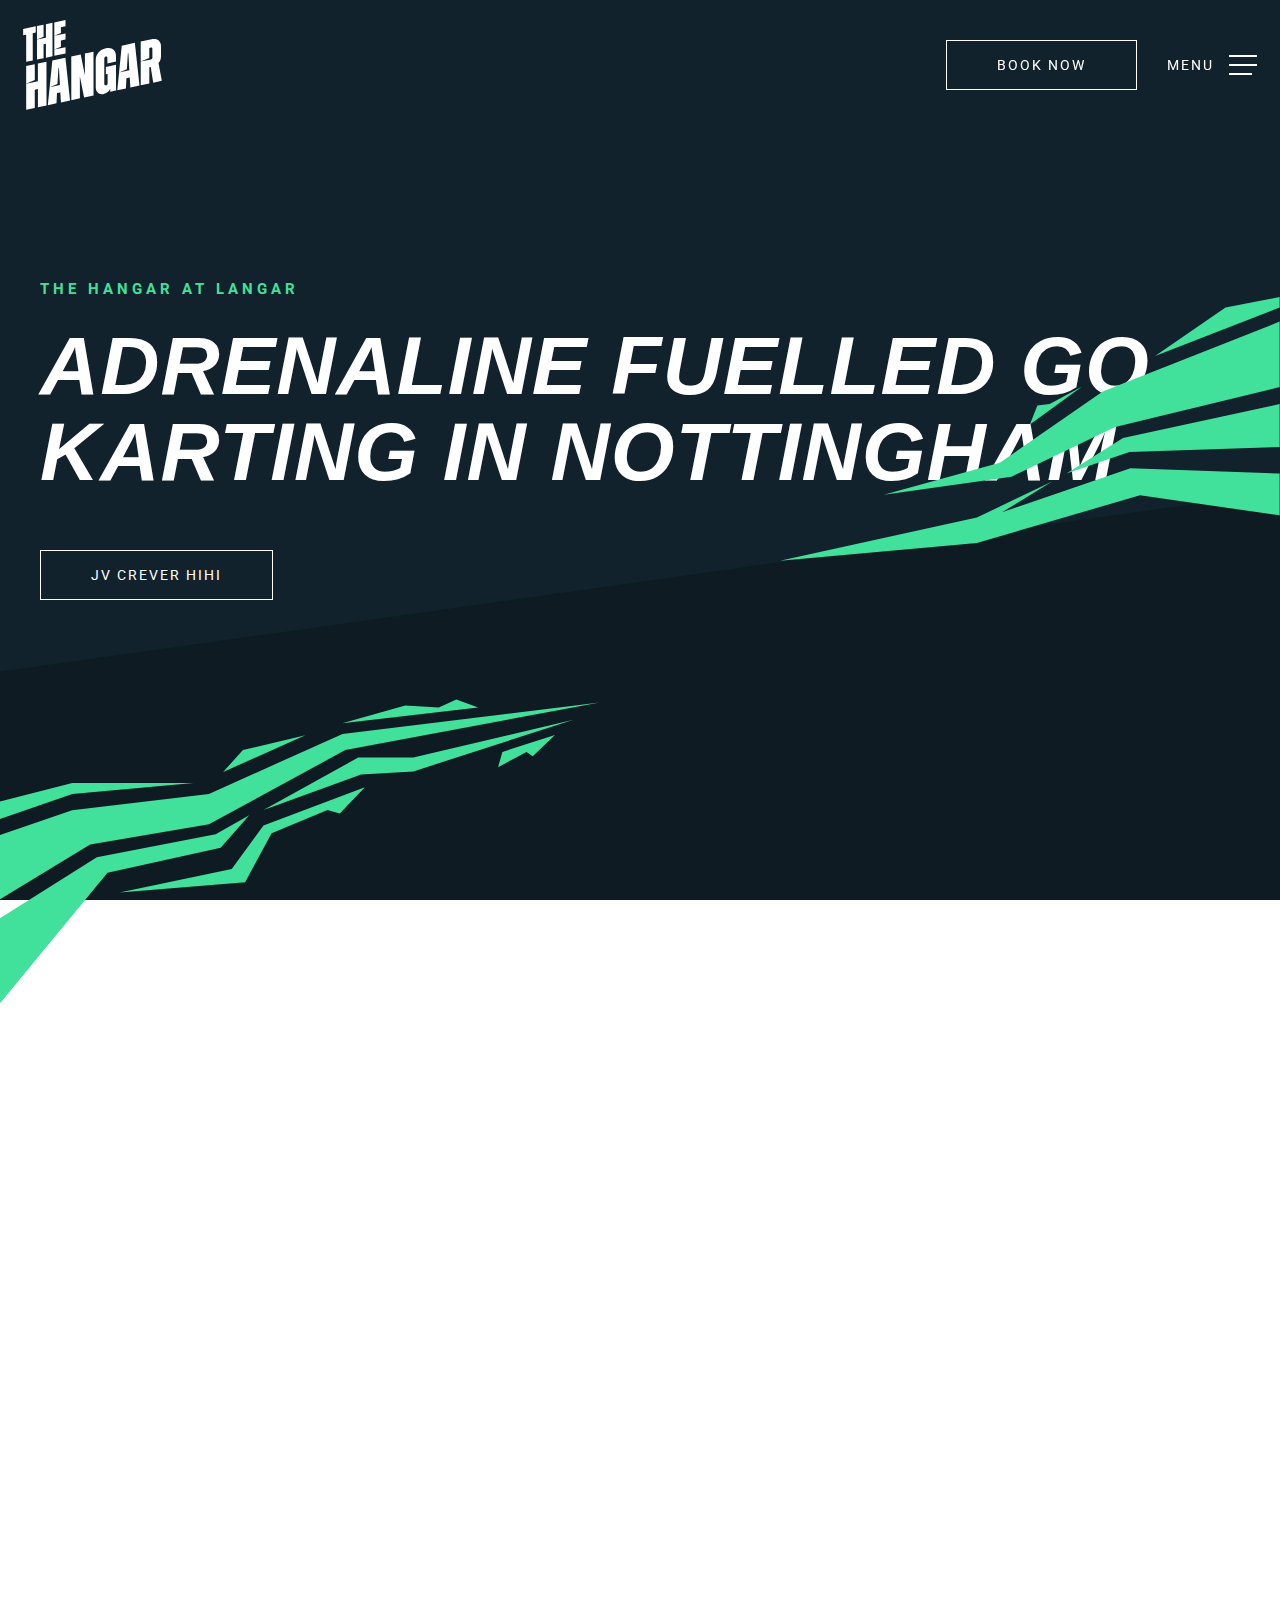
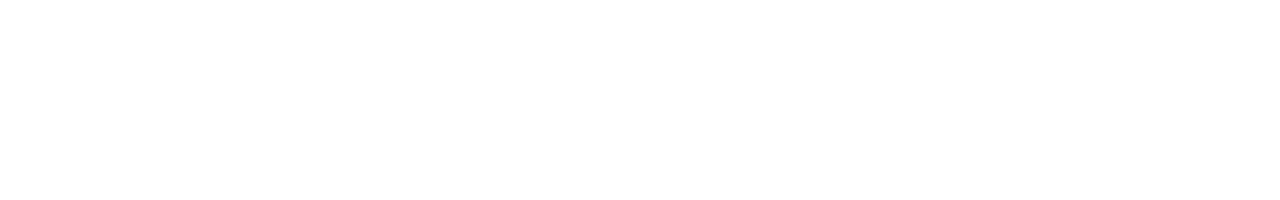
==== src/index.html @ 67db2843 "Finished landing, menu and burger, not responsive" ====
<!DOCTYPE html>
<html lang="en">
<head>
    <meta charset="UTF-8">
    <meta http-equiv="X-UA-Compatible" content="IE=edge">
    <meta name="viewport" content="width=device-width, initial-scale=1.0">
    <link rel="stylesheet" href="assets/css/styles.css">
    <title>GESTION DE PROJET</title>
    <link rel="preconnect" href="https://fonts.googleapis.com">
<link rel="preconnect" href="https://fonts.gstatic.com" crossorigin>
<link href="https://fonts.googleapis.com/css2?family=Roboto&display=swap" rel="stylesheet">
</head>
<body>
    <header>
        <nav>
            <div class="logo"><svg viewBox="0 0 139 90" xmlns="http://www.w3.org/2000/svg" xmlns:xlink="http://www.w3.org/1999/xlink"><g fill="none" fill-rule="evenodd"><path fill="#FFF" fill-rule="nonzero" d="M11.763 44.238l-8.604 1.84.018 17.613 8.653-3.67z"></path><path fill="#FFF" fill-rule="nonzero" d="M14.87 43.573l.019 17.615-6.87 1.471-4.842 1.032.028 26.116 8.603-1.84-.028-18.24 3.107-.664.028 18.239 8.605-1.84-.047-43.73zM29.33 40.48l-4.496 44.702 8.663-1.853.499-10.228 3.346-.716.578 10 9.142-1.957-4.646-42.746L29.33 40.48zM26.632 67.3l7.822-3.323.758-12.073.235-3.738.519-.111.203 3.642.742 13.401-10.28 2.201zM82.875 46.895l.015 7.37 1.733-.37-.029 9.504c.013.935-.636 1.699-1.593 1.904-1.015.217-1.68-.266-1.694-1.2l-.009-25.742c-.012-.934.637-1.698 1.533-1.889.896-.192 1.56.29 1.514 1.239l.087 5.667 8.605-1.84-.087-5.668c.052-5.884-4.026-8.886-10.121-7.583-6.095 1.304-10.141 6.045-10.135 11.917L72.74 67c-.002 5.248 3.211 7.999 7.99 6.975 2.63-.561 4.971-2.067 5.977-4.104l.464-1.022.04 2.99 5.856-1.253-.093-25.849-10.099 2.16zM98.757 25.626L96.06 52.447l7.823-3.322.756-12.073.235-3.736.519-.111.202 3.642.742 13.401-10.277 2.2-1.798 17.88 8.664-1.853.498-10.23 3.347-.716.576 10 9.142-1.957-4.646-42.746zM135.48 43.076c1.606-1.842 2.533-4.228 2.52-6.912l-.014-9.995c-.024-5.37-3.74-8.135-9.356-6.935l-10.934 2.34.02 19.99 8.599-3.65-.015-9.996 1.553-.332c.896-.193 1.563.292 1.514 1.238l.03 8.617c.025.995-.624 1.758-1.52 1.95l-10.163 2.175.024 23.739 8.605-1.84-.012-16.12 1.374-.294 2.522 15.582 8.605-1.84-3.351-17.717zM3.195 41.854l6.58-1.407-.033-27.18 3.015-.645v-6.26L.147 9.062v6.26l3.016-.647zM20.559 38.14l-.023-13.947 2.376-.51.022 13.949 6.578-1.407-.032-33.44-6.58 1.409.014 13.47-5.254 1.125-3.701.79.02 19.968z"></path><path fill="#FFF" fill-rule="nonzero" d="M20.524 4.7l-6.58 1.41.015 13.467 6.616-2.797zM13.959 19.58v-.003l-.017.006zM37.936 13.064l-.05-5.817 4.615-.988V0L31.306 2.394l.014 13.472zM42.534 33.438V27.18l-11.2 2.396 6.584-2.793-.02-6.304 4.636-.991v-6.02L31.32 15.866l.02 19.968zM61.892 33.513V55.28L57.71 34.407l-9.44 2.02.045 43.73 8.604-1.84-.08-21.953L61.1 77.422l9.44-2.02-.045-43.73z"></path></g></svg></div>
            <div class="nav-right">
                <div class="big-btn">BOOK NOW</div>
                <div class="menu">
                    <span class="small-title">MENU</span>
                    <div class="burger-icon"></div>
                </div>
            </div>
        </nav>
        <aside>
            <div class="menu-content">
                <div class="big-titles">
                    <div class="menu-title sub">
                        <a class="color-link" href="">THE EXPERIENCE</a>
                        <div class="subtitle-container">
                            <div class="subtitle-item"><div><a class="color-link">The Hangar's Karts</a></div><div class="separator"></div></div>
                            <div class="subtitle-item"><div><a class="color-link">Virtual Hot Lap</a></div><div class="separator"></div></div>
                        </div>
                    </div>
                    <div class="menu-title sub"><a class="color-link" href="">GROUP BOOKINGS</a>
                        <div class="subtitle-container">
                            <div class="subtitle-item"><div><a class="color-link">Corporate Events</a></div><div class="separator"></div></div>
                            <div class="subtitle-item"><div><a class="color-link">Birthdays</a></div><div class="separator"></div></div>
                            <div class="subtitle-item"><div><a class="color-link">Stag and Hen Dos</a></div><div class="separator"></div></div>

                        </div></div>
                    <div class="menu-title"><a class="color-link" href="">ADULTS</a></div>
                    <div class="menu-title"><a class="color-link" href="">JUNIORS</a></div>
                </div>
                <div class="small-titles">
                    <div class="menu-title"><a class="color-link" href="">VOUCHERS</a></div>
                    <div class="menu-title"><a class="color-link" href="">GALLERY</a></div>
                    <div class="menu-title"><a class="color-link" href="">ABOUT</a></div>
                    <div class="menu-title"><a class="color-link" href="">FAQS</a></div>
                    <div class="menu-title"><a class="color-link" href="">CONTACT</a></div>
                </div>
                <div class="contact-info">
                    <div class="contact-left">
                        <span><a href="tel:0115 671 3355">0115 671 3355</a></span>
                        <span><a href="mailto:hello@thehangar.racing">hello@thehangar.racing</a></span>
                    </div>
                    <div class="contact-right">
                        <span>The Hangar,<br>Langar Ln, Harby<br>Nottingham<br>NG13 9HY</span>
                        <span>what3words - spinning.late.branching - <br><a href="https://w3w.co/spinning.late.branching">https://w3w.co/spinning.late.b...</a></span>
                        <span><a target="_blank"href="https://g.page/thehangaratlangar?share">View on maps</a></span>
                    </div>
                </div>
            </div>
        </aside>
        <div class="green-screen"></div>
    </header>
    <main>
        <section class="hero-section">
            <div class="bg-decoration"></div>
            <div class="hero-content">
                <span class="small-title light-green">THE HANGAR AT LANGAR</span>
                <h1>ADRENALINE FUELLED GO <br>KARTING IN NOTTINGHAM</h1>
                <div class="big-btn">JV CREVER HIHI</div>
            </div>
            <div class="hero-video"><img src="assets/img/video-background.webp" alt=""></div>
            <div class="right-decoration">
                <svg viewBox="0 0 472 249" xmlns="http://www.w3.org/2000/svg">
                    <g fill="#42E19B" fill-rule="evenodd">
                    <path d="M98.007 186.785l109.515-30.317 97.135-67.163 167-66.06v61.824l-155.246 37.75-97.94 46.841z"></path>
                    <path d="M270.476 166.585l53.336-33.579 147.845-31.881v40.53l-141.802 4.585zM0 248.93l185.863-40.716 71.044-34.05-47.227 29.012 121.16-41.468 140.817 4.877v39.53L339.85 187.142 185.863 232.19zM354.062 55.595L471.657 9.978V0L420.6 9.978zM284.832 84.751l-48.891 35.494 7.016-17.747 11.648-1.373"></path>
                    </g>
                </svg>
            </div>
            <div class="left-decoration">
                <svg viewBox="0 0 734 373" xmlns="http://www.w3.org/2000/svg">
                    <g fill="#42E19B" fill-rule="evenodd">
                    <path d="M701.545 25.284L505.652 71.677H438.17l-115.84 63.991L441.747 92.49l63.905-3.88z"></path>
                    <path d="M678.964 44.138L614.602 64.71l-5.262 18.7 23.318-12.525 11.494-6.175 7.565 5.31z"></path>
                    <path d="M304.897 142.181l-41.076 23.389-145.36 27.984L-89 324.144V480.5l220.506-267.983 138.45-30.645z"></path>
                    <path d="M585.042 10.386L418.788 29.63l77.034-21.576 40.947 2.333L558.252.5z"></path>
                    <path d="M236.75 102.804L88.422 116.213-89 177.376v-29.305l177.422-45.267z"></path>
                    <path d="M-89 197.041l177.215-60.854 167.405-20.1L419.036 42.73 733.66 4.184l-311.234 58.32-166.805 90.775-145.34 24.872L-89 298.69z"></path>
                    <path d="M446.344 107.88L322.33 154.795l-38.828 53.117-137.227 28.799L299.9 224.057l32.35-59.861 68.356-28.528 15.107 4.422z"></path>
                    <path d="M373.64 44.38l-28.804 12.876-71.924 32.15 24.27-26.988z"></path>
                    </g>
                    </svg>
            </div>
        </section>
        <section class="test-section"></section>
    </main>
    <footer></footer>
    <script src="assets/js/script.js"></script>
</body>
</html>
---- src/assets/css/styles.css ----
@font-face {
    font-family: "Dharma Gothic I";
    src: url(../fonts/DharmaGothicE_ExBold_R.otf);
}

:root {
    --color-light-green: #42e19b;
    --color-dark-blue: hsl(202, 43%, 12%);
    --color-darker-blue: #0e1b22;
}

*{
    box-sizing: border-box;
}
a {
    color: white;
    text-decoration: none;
}
html, body {
    height: 100vh;
    width: 100vw;
    max-width: 100%;
    background-color: var(--color-dark-blue);
    color: white;
    margin: 0;
    font-family: "Roboto", sans-serif;
}
header {
    position: fixed;
    background-color: var(--color-dark-blue);
    height: 0;
    width: 0;
    z-index: 11;
}
nav {
    height: 100%;
    padding: 20px 23px;
    display: flex;
    align-items: center;
    width: 100%;
    height: 130px;
    position: fixed;
    justify-content: space-between;
    z-index: 10;
}
.logo {
    height: 100%;
    max-height: 90px;
    cursor: pointer;
}
.nav-right {
    display: flex;
}
svg {
    height: 100%;
}
svg path {
    transition: .2s ease
}
svg:hover path{
    fill: var(--color-light-green);
}
.big-btn {
    cursor: pointer;
    height: 50px;
    padding: 0 50px;
    width: fit-content;
    border: 1px solid white;
    display: flex;
    align-items: center;
    justify-content: center;
    letter-spacing: 2px;
    font-size: 14px;
    position: relative;
    z-index: 2;
    overflow: hidden;
}
.big-btn:before {
    height: 100%;
    width: 100%;
    background-color: white;
    position: absolute;
    content: "";
    top: 0;
    transform: translateX(-100%);
    transition: .3s ease-out;
    z-index: -1;
}
.big-btn:hover:before {
    transform: translateX(0);
}
.big-btn:hover {
    color: var(--color-dark-blue);
    font-weight: bold;
}
.burger-icon:before{
    border: 1px solid white;
    height: 100%;
    width: 100%;
    content: "";
    position: absolute;
    top: -10px;
    left: -1px;
}
.burger-icon:after{
    border: 1px solid white;
    height: 100%;
    width: 80%;
    content: "";
    position: absolute;
    top: 8px;
    left: -1px;
    transition: .3s ease;
}
.menu:hover .burger-icon::after {
    width: 100%;
}
.menu {
    display: flex;
    align-items: center;
    gap: 15px;
    cursor: pointer;
}
.menu span {
    margin-left: 30px;
}
.burger-icon {
    width: 28px;
    border: 1px solid white;
    height: 0;
    position: relative;
}

section.hero-section {
    /* opacity: 0; */
    width: 100%;
    height: 100vh;
    padding-top: 130px;
    position: relative;
    max-width: 100vw;
}

.bg-decoration {
    height: 70%;
    width: 100%;
    position: absolute;
    overflow: hidden;
    bottom: 0;
}

.bg-decoration::before {
    content: "";
    position: absolute;
    bottom: -50%;
    left: -50%;
    width: 200%;
    height: 100%;
    background-color: var(--color-darker-blue);
    transform: rotate(-8deg);
}

.right-decoration {
    position: absolute;
    width: 500px;
    right: 0;
    top: 33%;
    max-width: 90%;
}
.left-decoration {
    position: absolute;
    width: 600px;
    left: 0;
    bottom: -12%;
    max-width: 90%;
}
.test-section {
    height: 100vh;
    width: 100%;
    background-color: white;
}

h1 {
    font-family: "Dharma Gothic I", sans-serif;
    font-size: 82px;
    letter-spacing: 1px;
    line-height: 1.05;
    margin: 0 0 30px;
    font-style: italic;
    font-weight: bold;
}

.small-title {
    font-size: 14px;
    letter-spacing: 2px;
}
.light-green {
    color: var(--color-light-green);
    font-weight: bold;
    letter-spacing: 4px;
    font-size: 15px;
}

.hero-content {
    
    width: 100%;
    max-width: 1200px;
    margin: auto;
    margin-top: 150px;
    justify-content: center;
    display: flex;
    flex-direction: column;
    gap: 25px;
}

.hero-video {
    position: absolute;
    z-index: 3;
    width: 770px;
    max-width: 100%;
    height: fit-content;
    left: 40%;
    bottom: -15%;
    cursor: pointer;
}
.hero-video img {
    display: block;
    width: 100%;
}
.hero-video:after {
    content: "";
    top: 0;
    left: 0;
    height: 100%;
    width: 100%;
    z-index: 3;
    background-color: var(--color-dark-blue);
    position: absolute;
    opacity: 0.25;
    transition: .2s ease;
}
.hero-video:hover::after {
    opacity: 0;
}

aside {
    position: absolute;
    height: 100vh;
    top: 0;
    width: 100vw;
    left: 0;
    transform: translateX(100%);
    background-color: var(--color-dark-blue);
    z-index: 9;
    padding-top: 235px;
    transition: transform .5s ease;
}
.menu-content {
    width: 100%;
    max-width: 1200px;
    margin: auto;
    padding-left: 10%;
    height: 100%;
    min-height: fit-content;
    overflow-y: auto;
    padding-bottom: 150px;
}
.menu-title {
    font-family: "Dharma Gothic I";
    text-transform: uppercase;
    font-style: italic;
    display: flex;
    position: relative;
    width: 100%;
}

.big-titles {
    font-size: 60px;
    display: flex;
    flex-direction: column;
    gap: 15px;
    width: 100%;
}

.small-titles {
    border-top: 1px solid white;
    margin-top: 30px;
    padding: 40px 0;
    display: grid;
    grid-template-columns: repeat(3, 1fr);
    font-size: 40px;
    grid-gap: 20px;
    margin-bottom: 20px;
}
.contact-info {
    display: flex;
    font-size: 15px;
    line-height: 1.75;
    transition: all 1s ease;
}
.contact-info div {
    width: 50%;
    display: flex;
    flex-direction: column;
}
.contact-right {
    gap: 15px;
}

.contact-info a {
    font-weight: bold;
    text-decoration: underline;
}
.menu-title a {
    width: 100%;
}
a.color-link:hover {
    color: var(--color-light-green);
}
a.color-link {
    transition: .2s ease;
    cursor: pointer;
}

.subtitle-container {
    position: absolute;
    display: grid;
    grid-template-columns: repeat(2, 1fr);
    height: fit-content;
    width: 66%;
    right: 10px;
    font-size: 16px;
    font-family: "Roboto", sans-serif;
    font-style: normal;
    text-transform: capitalize;
    grid-gap: 5%;
    align-items: center;
    row-gap: 25px;
    top: 33%;
    opacity: 0;
    transition: opacity .3s ease;
}
.subtitle-item {
    display: flex;
    align-items: center;
}
.separator {
    margin: 0 30px;
    flex-grow: 1;
    height: 0;
    border: 1px solid white;
}

.menu-visible {
    transform: translateX(0);
    opacity: 1;
}
.green-screen{
    height: 100vh;
    width: 200vw;
    top: 0;
    left: 0;
    transform: translate(100%);
    background-color: var(--color-light-green);
    position: relative;
    transition: .8s linear;
}
.green-screen-visible {
    transform: translateX(-100%);
}

.visible {
    opacity: 1;
}
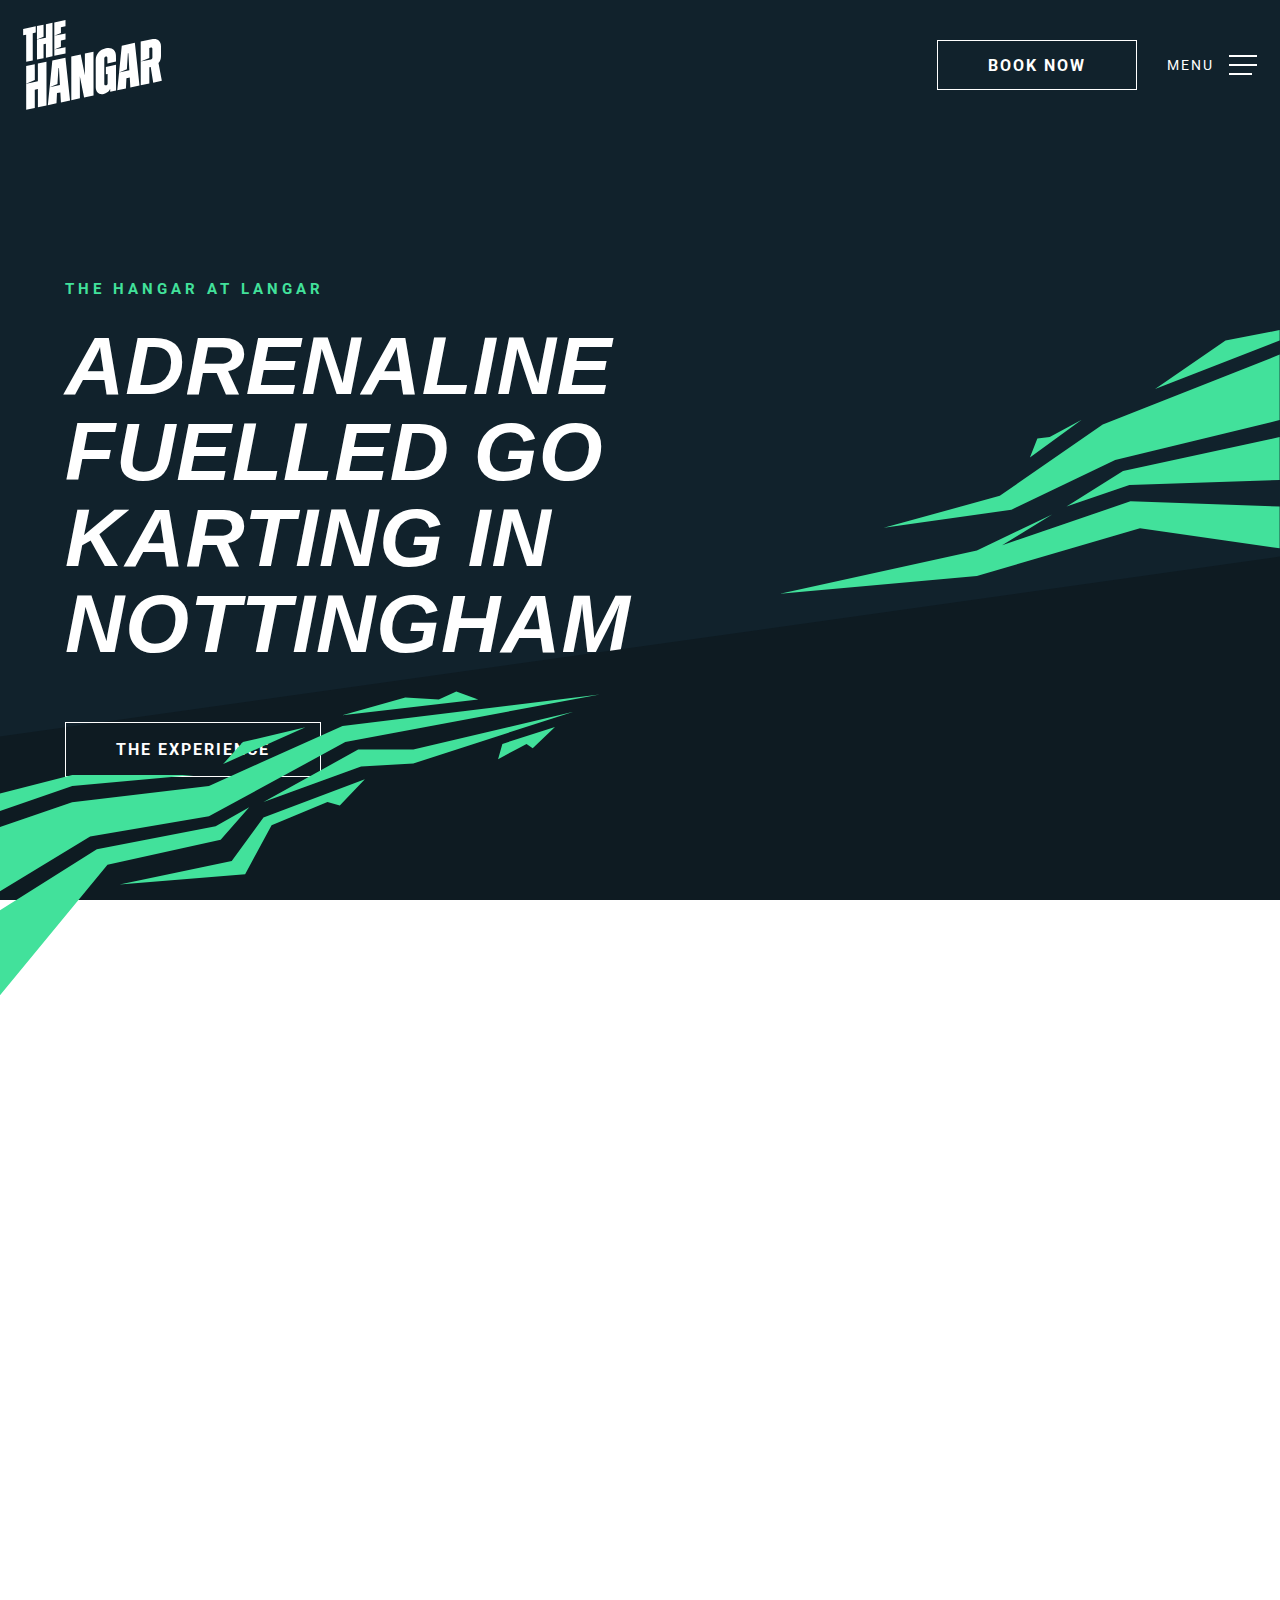
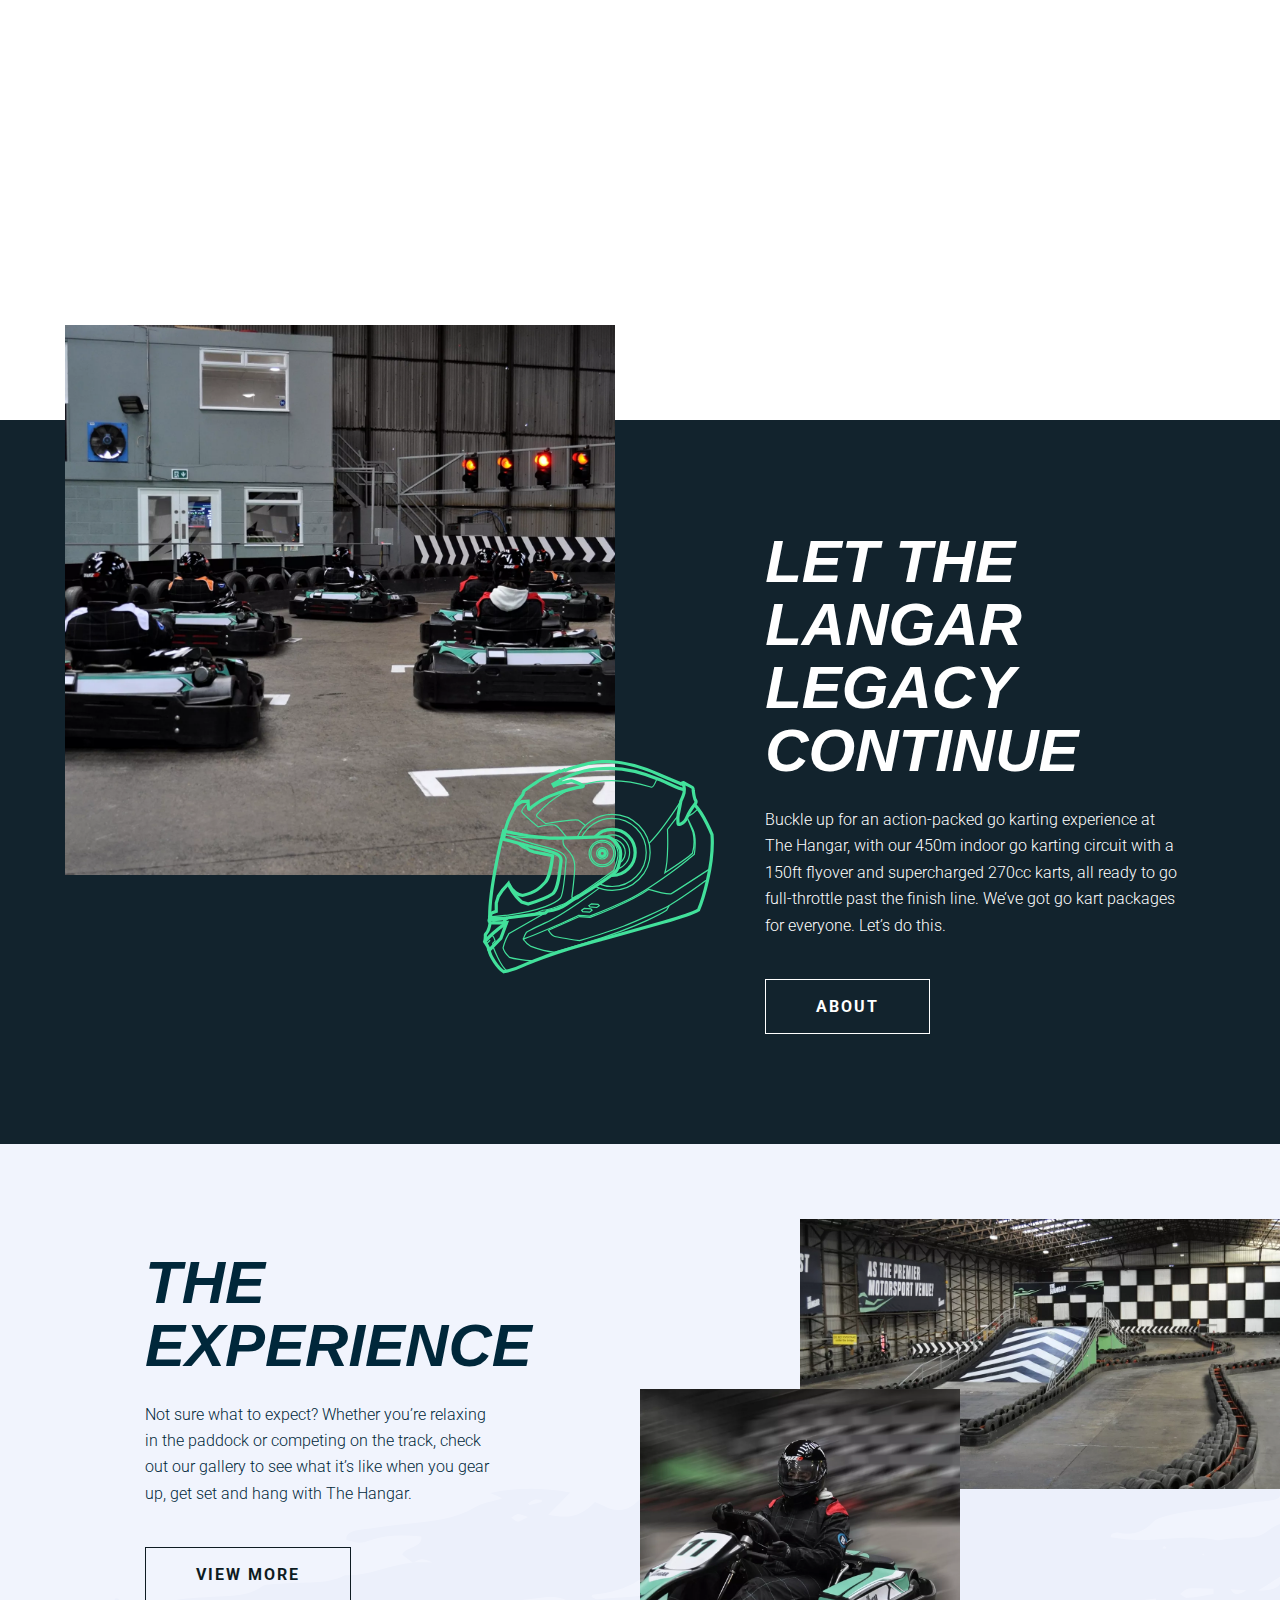
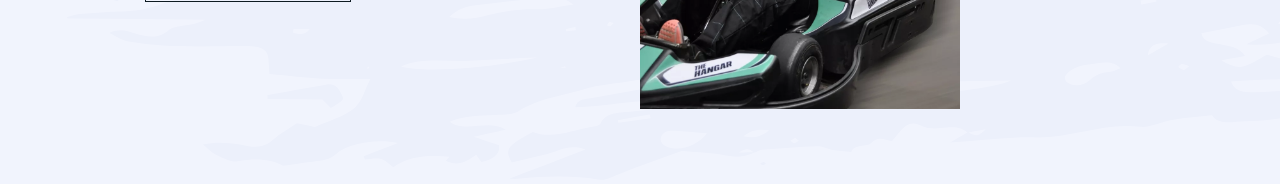
==== commit 00a11030: "fully integrated nemo's work + responsive" ====
--- a/src/index.html
+++ b/src/index.html
@@ -5,10 +5,12 @@
     <meta http-equiv="X-UA-Compatible" content="IE=edge">
     <meta name="viewport" content="width=device-width, initial-scale=1.0">
     <link rel="stylesheet" href="assets/css/styles.css">
+    <link rel="stylesheet" href="assets/css/main.css">
     <title>GESTION DE PROJET</title>
     <link rel="preconnect" href="https://fonts.googleapis.com">
 <link rel="preconnect" href="https://fonts.gstatic.com" crossorigin>
 <link href="https://fonts.googleapis.com/css2?family=Roboto&display=swap" rel="stylesheet">
+<link rel="icon" type="image/png" sizes="32x32" href="assets/img/favicon-32x32.png">
 </head>
 <body>
     <header>
@@ -26,13 +28,13 @@
             <div class="menu-content">
                 <div class="big-titles">
                     <div class="menu-title sub">
-                        <a class="color-link" href="">THE EXPERIENCE</a>
+                        <a class="color-link" >THE EXPERIENCE</a>
                         <div class="subtitle-container">
                             <div class="subtitle-item"><div><a class="color-link">The Hangar's Karts</a></div><div class="separator"></div></div>
                             <div class="subtitle-item"><div><a class="color-link">Virtual Hot Lap</a></div><div class="separator"></div></div>
                         </div>
                     </div>
-                    <div class="menu-title sub"><a class="color-link" href="">GROUP BOOKINGS</a>
+                    <div class="menu-title sub"><a class="color-link" >GROUP BOOKINGS</a>
                         <div class="subtitle-container">
                             <div class="subtitle-item"><div><a class="color-link">Corporate Events</a></div><div class="separator"></div></div>
                             <div class="subtitle-item"><div><a class="color-link">Birthdays</a></div><div class="separator"></div></div>
@@ -69,10 +71,12 @@
             <div class="bg-decoration"></div>
             <div class="hero-content">
                 <span class="small-title light-green">THE HANGAR AT LANGAR</span>
-                <h1>ADRENALINE FUELLED GO <br>KARTING IN NOTTINGHAM</h1>
-                <div class="big-btn">JV CREVER HIHI</div>
+                <h1>ADRENALINE FUELLED GO KARTING IN NOTTINGHAM</h1>
+                <div class="hero-bottom">
+                    <div class="big-btn main-btn">THE EXPERIENCE</div>
+                    <div class="hero-video"><img src="assets/img/video-background.webp" alt=""></div>
+                </div>
             </div>
-            <div class="hero-video"><img src="assets/img/video-background.webp" alt=""></div>
             <div class="right-decoration">
                 <svg viewBox="0 0 472 249" xmlns="http://www.w3.org/2000/svg">
                     <g fill="#42E19B" fill-rule="evenodd">
@@ -97,6 +101,50 @@
             </div>
         </section>
         <section class="test-section"></section>
+        <div class="about">
+            <div class="about_img">
+                 <div class="img">
+                     <img class="starting" src="assets/img/Starting-Grid_6691590b7e32d3fe0c03c31c7ebf50ec.webp">
+                     <span class="icon">
+                         <svg viewBox="0 0 145 134" xmlns="http://www.w3.org/2000/svg"><g stroke="#42E19B" fill="none" fill-rule="evenodd"><path d="M126.14 18.417c-2.922 0-10.33-4.07-14.156-5.634-3.826-1.566-17.461-7.513-31.827-7.513-14.365 0-20.939 2.678-25.774 4.626-4.834 1.948-10.065 5.173-10.065 5.173s.248.444.613 1.07c3.052-1.46 8.479-2.817 10.774-3.235 2.218.392 5.922 2.296 6.94 2.818 1.017.521.39 1.017-1.096 1.121-4.592.235-17.01 4.566-21.392 6.6-4.382 2.035-9.339 5.974-9.913 6.6-.574.627-1.017 1.07-1.2.183-.182-.887-.313-4.591-.313-4.591l-3.913.313-3.6 2.295s-3.182 5.218-5.165 10.33c-1.983 5.114-2.609 10.801-2.609 10.801s21.67 5.67 26.33 6.887c4.662 1.217 10.268 2.54 9.447 7.13-.82 4.592-1.238 17.253-5.342 20.105-4.104 2.852-15.026 6.26-15.026 6.26l-4.104-1.252s-6.192-5.078-8.279-11.547a324.776 324.776 0 01-3.826 4.313L10.2 84.957 8.888 89.06v5.287l-2.905.974-1.2 2.47c.592.834 2.4 1.594 2.4 1.594" stroke-width="2"></path><path d="M124.314 14.913s1.33.443 1.487 1.017c.157.574.652 2.452.13 4.566-.521 2.113-1.982 5.113-1.982 5.113s-1.383 7.121-1.618 8.165c-.234 1.043-.234 4.878-.156 5.817.078.94.939.574 1.383.418.443-.157 2.79-.835 4.2-4.383 1.408-3.548 4.617-7.609 5.165-8.304.548-.696.6-1.792 0-2.548-.6-.757-1.279-5.74-1.279-5.74s.079-1.538-.469-1.904c-.548-.365-5.557-3.052-5.557-3.052s-.652-.235-1.304.835z" stroke-width="2"></path><path d="M132.542 27.81c5.914 6.332 10.815 18.677 10.815 18.677 1.461 18.852-6.26 41.878-8.382 46.887-4.174 2.54-17.252 6.4-22.018 7.757-4.765 1.356-31.93 9.078-36.59 10.295-4.662 1.218-25.705 7.374-28.766 8.313-3.061.94-16.14 5.496-21.879 8.279-5.739 2.782-12.173 3.965-12.173 3.965s-2.713-1.705-5.74-6.226c-3.026-4.522-3.339-7.096-3.339-7.096l7.27-7.548 3.652-9.774-1.46.07s-.175-2.713 2.434-3.096c2.609-.382 23.06-2.991 23.06-2.991l1.323-1.044s7.182-.87 11.93-4.365c4.748-3.495 5.322-3.913 6.835-4.174 3.287-2.139 14.139-8.765 21.6-14.243 2.243-1.566 2.94-1.948 3.53-4.07.592-2.122 3.13-8.348 1.079-12.591-2.053-4.244-5.566-6.991-8.626-6.991-3.061 0-29.6 1.147-35.027.8-5.426-.348-16.892-1.528-27.75-4.243 0 0-.389-.14-.876-.28 0 0-8.73 34.14-8.66 53.67 2.066.418 4.82 1.054 9.819.84" stroke-width="2"></path><path stroke-width=".75" d="M62.114 93.652l1.626-1.147 4.104.312.757.835-1.522 1.157-4.296-.33zM66.59 90.766l1.625-1.147 4.105.312.756.835-1.522 1.157-4.295-.33zM32.196 125.26s-10.247-.703-15.1-2.216c0 0-3.391-3.444-3.965-6 0 0 1.305-5.113 3.548-8.713 0 0 16.122-9.218 22.748-13.01M6.85 116.19s4.51 12.4 8.865 15.314"></path><path d="M15.392 101.34s-9.435 6.73-13.66 11.947c0 0 2.06 3.052 2.269 3.887 0 0-.105.809.47 1.487" stroke-width="2"></path><path stroke-width=".75" d="M5.07 112.348l-2.424 2.344M4.122 118.055l2.512-2.522a.671.671 0 00.125-.773.67.67 0 01.15-.797L8.2 112.79s-.713-2.54-2.118-3.97"></path><path d="M15.957 98.398s-8.721 1.637-11.356.698c0 0-.574 1.408.47 2.243 0 0 4.156.322 8.86.07M1.731 113.287s.34-1.774.365-3.287c.026-1.513-.283-.991.55-1.93.833-.94 2.06-3.757 2.424-6.73" stroke-width="2"></path><path d="M116.697 90.644c-3.81 2.295-20.661 9.913-28.54 12.939-7.878 3.026-27.39 9.026-27.39 9.026S47.41 110.522 45.374 110c-2.035-.521-3.965-3.86-3.965-3.86l19.356-8.557 6.574.522s25.461-9.444 36.626-17.479c0 0 11.165 3.287 13.93 2.766 3.705-2.244 24.086-15.534 24.086-15.534" stroke-width=".75"></path><path d="M122.216 34.708l-6.615 8.51s.887 19.408-1.617 27.026c0 0 13.252-8.505 17.217-12.157 0 0 1.774-6.417.313-13.044-.94-2.66-3.756-9.417-3.756-9.417s1.67 3.104 3.912 8.165c2.244 5.061.679 14.922.679 14.922s-5.687 4.8-10.278 8.244c-4.592 3.443-20.035 14.765-30.783 19.982C80.54 92.157 67.13 97.296 67.13 97.296s-3.756-.34-6.887-.496c-5.321 3.026-29.687 13.2-34.487 14.818 1.2 2.034 2.192 3.074 4.8 4.572 8.087 3.111 14.818 3.619 14.818 3.619s2.87-.835 19.513-5.896c35.583-10.696 50.139-20.256 50.139-20.256l1.67-3.013c5.739-3.183 18.365-12.157 21.078-14.244 2.713-2.087 2.799-1.558 2.799-1.558M134.7 30.424s-3.482 3.533-6.942 5.202" stroke-width=".75"></path><path d="M59.274 48.411c.146-.345.299-.686.46-1.023 3.81-7.98 11.954-13.492 21.387-13.492 13.081 0 23.687 10.605 23.687 23.687S94.202 81.27 81.12 81.27c-3.827 0-7.442-.908-10.64-2.52" stroke-width=".75"></path><path d="M61.985 48.325c3.441-7.1 10.717-11.995 19.136-11.995 11.737 0 21.252 9.515 21.252 21.253 0 11.737-9.515 21.252-21.252 21.252-2.922 0-5.706-.59-8.24-1.656" stroke-width=".75"></path><path d="M70.396 48.041a14.319 14.319 0 0110.725-4.813c7.927 0 14.354 6.427 14.354 14.355 0 7.927-6.427 14.354-14.354 14.354-.2 0-.398-.004-.595-.012" stroke-width="2"></path><path d="M76.222 47.857a10.841 10.841 0 014.899-1.161c6.012 0 10.887 4.874 10.887 10.887 0 4.837-3.155 8.938-7.52 10.356M81.294 49.376a8.209 8.209 0 014.254 15.12" stroke-width=".75"></path><path d="M83.183 58.162a8.209 8.209 0 11-16.417 0 8.209 8.209 0 0116.417 0z" stroke-width=".75"></path><path d="M78.505 58.162a3.53 3.53 0 11-7.06 0 3.53 3.53 0 017.06 0z" stroke-width=".75"></path><path d="M76.876 58.162a1.902 1.902 0 11-3.803 0 1.902 1.902 0 013.803 0z" stroke-width="2"></path><path d="M82.146 58.162a7.171 7.171 0 11-14.342 0 7.171 7.171 0 0114.342 0zM55.511 18.048a58.647 58.647 0 00-5.51 2.77c-7.23 4.113-13.008 9.929-15.683 12.956a1.147 1.147 0 00.158 1.666c1.88 1.457 3.909 3.165 4.754 3.883.258.22.597.314.931.259 2.79-.462 15.88-2.573 19.788-2.139 2.036 1.392 4.463 3.35 4.463 3.35M109.077 11.596s-2.207 5.708-3.598 5.36c-2.105-.555-21.686-7.82-43.164-1.403M123.949 25.609s-11.562 17.918-19.816 26.346M73.073 79.867s-22.168 16.691-33.646 21.638c-9.496 4.426-11.687 5.808-11.687 5.808s-1.461 2.27-1.983 4.305M52.402 48.602s-26.378.919-38.546-1.92" stroke-width=".75"></path><path d="M28.77 26.592s-4.613 4.382-3.847 5.877c.765 1.496 9.982 9.218 9.982 9.218s9.392-2.33 11.618-.557c2.226 1.774 6.435 7.459 6.435 7.459" stroke-width=".75"></path><path d="M124.314 14.913s-8.535-3.522-14.05-5.922c-5.515-2.4-26.176-11.165-44.02-6.782-12 3.06-14.139 4.278-14.139 4.278l-.609-.33-2.66 1.13-.522-.452S39.53 10.678 37.636 11.6c-1.896.922-10.905 7.06-11.41 7.687-.486 1.078-.747 2.191-.747 2.191l-4.487 5.844.226.921" stroke-width="2"></path><path d="M50.905 48.645s-1.565 3.262 1.096 5.987c2.66 2.725 6.26 5.886 5.791 13.436-.47 7.55-1.774 17.202-1.774 17.202l.796 1.663" stroke-width=".75"></path><path d="M77.097 47.844s4.4 1.373 6.087 4.973c1.686 3.6 2.262 5.479.931 9.966-1.331 4.487-2.074 6.052-2.074 6.052S61.757 83.287 59.827 84.226c-1.93.94-5.339 3.496-6.87 4.487-1.53.991-10.452 4.722-15.043 4.944a54.49 54.49 0 00-6.185 2.65" stroke-width=".75"></path><path d="M17.78 47.409s11.63 4.365 20.325 6.452c8.696 2.087 14.751 4.174 14.297 8.835-.453 4.66-1.269 21.148-3.748 23.652-2.48 2.504-11.018 7.443-32.697 10.365L4.783 97.791" stroke-width=".75"></path><path d="M22.737 51.805s3.438 3.047 4.95 3.047c0 0 1.723 1.852 4.8 2.465 3.079.613 11.531 2.335 11.531 2.335s-1.46 13.148-4.591 16.54c-3.13 3.39-5.687 6.26-13.67 8.086-3.02.366-6.835-2.278-9.287-7.321" stroke-width="2"></path></g></svg>
+                         <g stroke="#42E19B" fill="none" fill-rule="evenodd"><path d="M126.14 18.417c-2.922 0-10.33-4.07-14.156-5.634-3.826-1.566-17.461-7.513-31.827-7.513-14.365 0-20.939 2.678-25.774 4.626-4.834 1.948-10.065 5.173-10.065 5.173s.248.444.613 1.07c3.052-1.46 8.479-2.817 10.774-3.235 2.218.392 5.922 2.296 6.94 2.818 1.017.521.39 1.017-1.096 1.121-4.592.235-17.01 4.566-21.392 6.6-4.382 2.035-9.339 5.974-9.913 6.6-.574.627-1.017 1.07-1.2.183-.182-.887-.313-4.591-.313-4.591l-3.913.313-3.6 2.295s-3.182 5.218-5.165 10.33c-1.983 5.114-2.609 10.801-2.609 10.801s21.67 5.67 26.33 6.887c4.662 1.217 10.268 2.54 9.447 7.13-.82 4.592-1.238 17.253-5.342 20.105-4.104 2.852-15.026 6.26-15.026 6.26l-4.104-1.252s-6.192-5.078-8.279-11.547a324.776 324.776 0 01-3.826 4.313L10.2 84.957 8.888 89.06v5.287l-2.905.974-1.2 2.47c.592.834 2.4 1.594 2.4 1.594" stroke-width="2"></path><path d="M124.314 14.913s1.33.443 1.487 1.017c.157.574.652 2.452.13 4.566-.521 2.113-1.982 5.113-1.982 5.113s-1.383 7.121-1.618 8.165c-.234 1.043-.234 4.878-.156 5.817.078.94.939.574 1.383.418.443-.157 2.79-.835 4.2-4.383 1.408-3.548 4.617-7.609 5.165-8.304.548-.696.6-1.792 0-2.548-.6-.757-1.279-5.74-1.279-5.74s.079-1.538-.469-1.904c-.548-.365-5.557-3.052-5.557-3.052s-.652-.235-1.304.835z" stroke-width="2"></path><path d="M132.542 27.81c5.914 6.332 10.815 18.677 10.815 18.677 1.461 18.852-6.26 41.878-8.382 46.887-4.174 2.54-17.252 6.4-22.018 7.757-4.765 1.356-31.93 9.078-36.59 10.295-4.662 1.218-25.705 7.374-28.766 8.313-3.061.94-16.14 5.496-21.879 8.279-5.739 2.782-12.173 3.965-12.173 3.965s-2.713-1.705-5.74-6.226c-3.026-4.522-3.339-7.096-3.339-7.096l7.27-7.548 3.652-9.774-1.46.07s-.175-2.713 2.434-3.096c2.609-.382 23.06-2.991 23.06-2.991l1.323-1.044s7.182-.87 11.93-4.365c4.748-3.495 5.322-3.913 6.835-4.174 3.287-2.139 14.139-8.765 21.6-14.243 2.243-1.566 2.94-1.948 3.53-4.07.592-2.122 3.13-8.348 1.079-12.591-2.053-4.244-5.566-6.991-8.626-6.991-3.061 0-29.6 1.147-35.027.8-5.426-.348-16.892-1.528-27.75-4.243 0 0-.389-.14-.876-.28 0 0-8.73 34.14-8.66 53.67 2.066.418 4.82 1.054 9.819.84" stroke-width="2"></path><path stroke-width=".75" d="M62.114 93.652l1.626-1.147 4.104.312.757.835-1.522 1.157-4.296-.33zM66.59 90.766l1.625-1.147 4.105.312.756.835-1.522 1.157-4.295-.33zM32.196 125.26s-10.247-.703-15.1-2.216c0 0-3.391-3.444-3.965-6 0 0 1.305-5.113 3.548-8.713 0 0 16.122-9.218 22.748-13.01M6.85 116.19s4.51 12.4 8.865 15.314"></path><path d="M15.392 101.34s-9.435 6.73-13.66 11.947c0 0 2.06 3.052 2.269 3.887 0 0-.105.809.47 1.487" stroke-width="2"></path><path stroke-width=".75" d="M5.07 112.348l-2.424 2.344M4.122 118.055l2.512-2.522a.671.671 0 00.125-.773.67.67 0 01.15-.797L8.2 112.79s-.713-2.54-2.118-3.97"></path><path d="M15.957 98.398s-8.721 1.637-11.356.698c0 0-.574 1.408.47 2.243 0 0 4.156.322 8.86.07M1.731 113.287s.34-1.774.365-3.287c.026-1.513-.283-.991.55-1.93.833-.94 2.06-3.757 2.424-6.73" stroke-width="2"></path><path d="M116.697 90.644c-3.81 2.295-20.661 9.913-28.54 12.939-7.878 3.026-27.39 9.026-27.39 9.026S47.41 110.522 45.374 110c-2.035-.521-3.965-3.86-3.965-3.86l19.356-8.557 6.574.522s25.461-9.444 36.626-17.479c0 0 11.165 3.287 13.93 2.766 3.705-2.244 24.086-15.534 24.086-15.534" stroke-width=".75"></path><path d="M122.216 34.708l-6.615 8.51s.887 19.408-1.617 27.026c0 0 13.252-8.505 17.217-12.157 0 0 1.774-6.417.313-13.044-.94-2.66-3.756-9.417-3.756-9.417s1.67 3.104 3.912 8.165c2.244 5.061.679 14.922.679 14.922s-5.687 4.8-10.278 8.244c-4.592 3.443-20.035 14.765-30.783 19.982C80.54 92.157 67.13 97.296 67.13 97.296s-3.756-.34-6.887-.496c-5.321 3.026-29.687 13.2-34.487 14.818 1.2 2.034 2.192 3.074 4.8 4.572 8.087 3.111 14.818 3.619 14.818 3.619s2.87-.835 19.513-5.896c35.583-10.696 50.139-20.256 50.139-20.256l1.67-3.013c5.739-3.183 18.365-12.157 21.078-14.244 2.713-2.087 2.799-1.558 2.799-1.558M134.7 30.424s-3.482 3.533-6.942 5.202" stroke-width=".75"></path><path d="M59.274 48.411c.146-.345.299-.686.46-1.023 3.81-7.98 11.954-13.492 21.387-13.492 13.081 0 23.687 10.605 23.687 23.687S94.202 81.27 81.12 81.27c-3.827 0-7.442-.908-10.64-2.52" stroke-width=".75"></path><path d="M61.985 48.325c3.441-7.1 10.717-11.995 19.136-11.995 11.737 0 21.252 9.515 21.252 21.253 0 11.737-9.515 21.252-21.252 21.252-2.922 0-5.706-.59-8.24-1.656" stroke-width=".75"></path><path d="M70.396 48.041a14.319 14.319 0 0110.725-4.813c7.927 0 14.354 6.427 14.354 14.355 0 7.927-6.427 14.354-14.354 14.354-.2 0-.398-.004-.595-.012" stroke-width="2"></path><path d="M76.222 47.857a10.841 10.841 0 014.899-1.161c6.012 0 10.887 4.874 10.887 10.887 0 4.837-3.155 8.938-7.52 10.356M81.294 49.376a8.209 8.209 0 014.254 15.12" stroke-width=".75"></path><path d="M83.183 58.162a8.209 8.209 0 11-16.417 0 8.209 8.209 0 0116.417 0z" stroke-width=".75"></path><path d="M78.505 58.162a3.53 3.53 0 11-7.06 0 3.53 3.53 0 017.06 0z" stroke-width=".75"></path><path d="M76.876 58.162a1.902 1.902 0 11-3.803 0 1.902 1.902 0 013.803 0z" stroke-width="2"></path><path d="M82.146 58.162a7.171 7.171 0 11-14.342 0 7.171 7.171 0 0114.342 0zM55.511 18.048a58.647 58.647 0 00-5.51 2.77c-7.23 4.113-13.008 9.929-15.683 12.956a1.147 1.147 0 00.158 1.666c1.88 1.457 3.909 3.165 4.754 3.883.258.22.597.314.931.259 2.79-.462 15.88-2.573 19.788-2.139 2.036 1.392 4.463 3.35 4.463 3.35M109.077 11.596s-2.207 5.708-3.598 5.36c-2.105-.555-21.686-7.82-43.164-1.403M123.949 25.609s-11.562 17.918-19.816 26.346M73.073 79.867s-22.168 16.691-33.646 21.638c-9.496 4.426-11.687 5.808-11.687 5.808s-1.461 2.27-1.983 4.305M52.402 48.602s-26.378.919-38.546-1.92" stroke-width=".75"></path><path d="M28.77 26.592s-4.613 4.382-3.847 5.877c.765 1.496 9.982 9.218 9.982 9.218s9.392-2.33 11.618-.557c2.226 1.774 6.435 7.459 6.435 7.459" stroke-width=".75"></path><path d="M124.314 14.913s-8.535-3.522-14.05-5.922c-5.515-2.4-26.176-11.165-44.02-6.782-12 3.06-14.139 4.278-14.139 4.278l-.609-.33-2.66 1.13-.522-.452S39.53 10.678 37.636 11.6c-1.896.922-10.905 7.06-11.41 7.687-.486 1.078-.747 2.191-.747 2.191l-4.487 5.844.226.921" stroke-width="2"></path><path d="M50.905 48.645s-1.565 3.262 1.096 5.987c2.66 2.725 6.26 5.886 5.791 13.436-.47 7.55-1.774 17.202-1.774 17.202l.796 1.663" stroke-width=".75"></path><path d="M77.097 47.844s4.4 1.373 6.087 4.973c1.686 3.6 2.262 5.479.931 9.966-1.331 4.487-2.074 6.052-2.074 6.052S61.757 83.287 59.827 84.226c-1.93.94-5.339 3.496-6.87 4.487-1.53.991-10.452 4.722-15.043 4.944a54.49 54.49 0 00-6.185 2.65" stroke-width=".75"></path><path d="M17.78 47.409s11.63 4.365 20.325 6.452c8.696 2.087 14.751 4.174 14.297 8.835-.453 4.66-1.269 21.148-3.748 23.652-2.48 2.504-11.018 7.443-32.697 10.365L4.783 97.791" stroke-width=".75"></path><path d="M22.737 51.805s3.438 3.047 4.95 3.047c0 0 1.723 1.852 4.8 2.465 3.079.613 11.531 2.335 11.531 2.335s-1.46 13.148-4.591 16.54c-3.13 3.39-5.687 6.26-13.67 8.086-3.02.366-6.835-2.278-9.287-7.321" stroke-width="2"></path></g>
+                     </span>
+                 </div>
+            </div>
+             <div class="texte">
+                 <div class="inner">
+                     <p class="h2">Let the Langar legacy continue</p>
+                     <div class="bump--sm">
+                         <p class="smol-text">Buckle up for an action-packed go karting experience at The Hangar, with our 450m indoor go karting circuit with a 150ft flyover and supercharged 270cc karts, all ready to go full-throttle past the finish line. We’ve got go kart packages for everyone. Let’s do this.
+     
+                         </p>
+
+                     </div>
+                     <a href="http://127.0.0.1:5500/src/index.html#">
+                        <div class="big-btn main-btn" style="font-size: 16px;">ABOUT</div>
+                     </a>
+                 </div>      
+             </div>
+         </div>
+        <section class="nemo-2">
+        <div class="decoration"><img src="assets/img/bkg-chunk-pale-block.svg" alt=""></div>
+         <div class="part_2">
+             <div class="inner2">
+                <div class="inner2-content">
+                    <p class="h3">The experience</p><p class="p2">Not sure what to expect? Whether you’re relaxing in the paddock or competing on the track, check out our gallery to see what it’s like when you gear up, get set and hang with The Hangar.</p>
+                    <a class="a2" href="http://127.0.0.1:5500/src/index.html#">
+                        <div class="big-btn main-btn">VIEW MORE</div>
+                    </a>
+                </div>
+             </div>
+             <div class="inner3">
+                <div class="imagedue" ><img src="assets/img/The-Track_8c75734907d46100568b6116cd2127d6.webp"></div>  
+                <div class="imageuno" ><img src="assets/img/Racing_1_e15b3ea95a0a5a612566fd96d0f1e174.webp"></div>
+                
+             </div>
+         </div>            
+        </section>
+
     </main>
     <footer></footer>
     <script src="assets/js/script.js"></script>
--- a/src/assets/css/styles.css
+++ b/src/assets/css/styles.css
@@ -1,3 +1,5 @@
+/* MARIANNE */
+
 @font-face {
     font-family: "Dharma Gothic I";
     src: url(../fonts/DharmaGothicE_ExBold_R.otf);
@@ -20,7 +22,7 @@
     height: 100vh;
     width: 100vw;
     max-width: 100%;
-    background-color: var(--color-dark-blue);
+    background-color: white;
     color: white;
     margin: 0;
     font-family: "Roboto", sans-serif;
@@ -42,6 +44,8 @@
     position: fixed;
     justify-content: space-between;
     z-index: 10;
+    transition: height .2s ease;
+    background-color: var(--color-dark-blue);
 }
 .logo {
     height: 100%;
@@ -54,10 +58,10 @@
 svg {
     height: 100%;
 }
-svg path {
+nav svg path {
     transition: .2s ease
 }
-svg:hover path{
+nav svg:hover path{
     fill: var(--color-light-green);
 }
 .big-btn {
@@ -75,6 +79,10 @@
     z-index: 2;
     overflow: hidden;
 }
+.hero-bottom {
+    display: flex;
+    justify-content: space-between;
+}
 .big-btn:before {
     height: 100%;
     width: 100%;
@@ -134,10 +142,22 @@
 section.hero-section {
     /* opacity: 0; */
     width: 100%;
-    height: 100vh;
+    min-height: calc(100vh + 100px);
     padding-top: 130px;
     position: relative;
     max-width: 100vw;
+    position: relative;
+    background-color: var(--color-dark-blue);
+}
+section.hero-section::before {
+    content: "";
+    height: 100px;
+    width: 100%;
+    background-color: white;
+    left: 0;
+    bottom: 0;
+    position: absolute;
+    z-index: 2;
 }
 
 .bg-decoration {
@@ -170,8 +190,9 @@
     position: absolute;
     width: 600px;
     left: 0;
-    bottom: -12%;
+    bottom: 0;
     max-width: 90%;
+    z-index: 2;
 }
 .test-section {
     height: 100vh;
@@ -187,6 +208,7 @@
     margin: 0 0 30px;
     font-style: italic;
     font-weight: bold;
+    max-width: 66%;
 }
 
 .small-title {
@@ -201,7 +223,7 @@
 }
 
 .hero-content {
-    
+    padding: 0 25px;
     width: 100%;
     max-width: 1200px;
     margin: auto;
@@ -213,14 +235,12 @@
 }
 
 .hero-video {
-    position: absolute;
     z-index: 3;
-    width: 770px;
+    width: 790px;
     max-width: 100%;
     height: fit-content;
-    left: 40%;
-    bottom: -15%;
     cursor: pointer;
+    position: relative;
 }
 .hero-video img {
     display: block;
@@ -256,9 +276,9 @@
 }
 .menu-content {
     width: 100%;
-    max-width: 1200px;
+    max-width: 1250px;
     margin: auto;
-    padding-left: 10%;
+    padding-left: 225px;
     height: 100%;
     min-height: fit-content;
     overflow-y: auto;
@@ -271,16 +291,25 @@
     display: flex;
     position: relative;
     width: 100%;
+    padding-bottom: 15px;
 }
 
 .big-titles {
     font-size: 60px;
     display: flex;
     flex-direction: column;
-    gap: 15px;
-    width: 100%;
-}
-
+    /* gap: 15px; */
+    width: 100%;
+}
+.main-btn {
+    height: 55px;
+    font-size: 16px;
+    font-weight: bold;
+}
+nav .big-btn {
+    font-size: 16px;
+    font-weight: bold;
+}
 .small-titles {
     border-top: 1px solid white;
     margin-top: 30px;
@@ -326,7 +355,7 @@
     display: grid;
     grid-template-columns: repeat(2, 1fr);
     height: fit-content;
-    width: 66%;
+    width: 63%;
     right: 10px;
     font-size: 16px;
     font-family: "Roboto", sans-serif;
@@ -343,6 +372,9 @@
     display: flex;
     align-items: center;
 }
+.subtitle-item div:first-of-type {
+    flex-shrink: 0;
+}
 .separator {
     margin: 0 30px;
     flex-grow: 1;
@@ -370,4 +402,145 @@
 
 .visible {
     opacity: 1;
-}+}
+
+@media screen and (max-width: 1250px) {
+    .hero-video {
+        width: 570px;
+    } 
+    .hero-content {
+        max-width: 950px;
+    }
+    .hero-content h1{
+        font-size: 70px;
+        max-width: 50%;
+    }
+    .left-decoration {
+        max-width: 450px;
+    }
+    .right-decoration {
+        max-width: 500px;
+    }
+    .menu-content {
+        padding: 0 20px 150px;
+        max-width: 910px;
+        margin: auto;
+    }
+    .big-titles {
+        font-size: 52px;
+    }
+    .small-titles {
+        font-size: 35px;
+    }
+    .contact-info {
+        font-size: 14px;
+    }
+    nav .big-btn {
+        font-size: 14px;
+    }
+    .main-btn {
+        font-size: 14px;
+    }
+}
+@media screen and (max-width: 950px) {
+    .hero-bottom {
+        flex-direction: column;
+        gap: 50px;
+    }
+    .hero-video {
+        width: 100%;
+    }
+    .hero-content {
+        max-width: 720px;
+        margin-top: 100px;
+    }
+    .hero-content h1{
+        font-size: 70px;
+        max-width: 70%;
+    }
+    .right-decoration, .left-decoration {
+        max-width: 300px;
+    }
+    .menu-content {
+        max-width: 100%;
+    }
+    .big-titles {
+        font-size: 48px;
+    }
+    .small-titles {
+        font-size: 30px;
+    }
+    aside {
+        padding-top: 175px;
+    }
+    .menu-title {
+        flex-direction: column;
+    }
+    .subtitle-container {
+        position: initial;
+        height: 0px;
+        opacity: 1;
+        width: 100%;
+        font-size: 14px;
+        padding: 0;
+        row-gap: 30px;
+        overflow: hidden;
+        transition: .3s ease;
+    }
+    .separator {
+        margin: 0 75px 0 30px;
+    }
+    .visible {
+        height: fit-content;
+        padding: 25px 0px;
+    }
+
+}
+
+@media screen and (max-width: 750px) {
+    section.hero-section {
+        min-height: fit-content;
+    }
+    .hero-content {
+        max-width: 100%;
+        margin-top: 60px;
+    }
+    .hero-content h1 {
+        max-width: 100%;
+        font-size: 50px;
+    }
+    .right-decoration {
+        max-width: 180px;
+    }
+    .left-decoration {
+        display: none;
+    }
+    nav {
+        height: 90px;
+        max-width: 100vw;
+        justify-content: space-between;
+    }
+    .menu span {
+        margin: 10px;
+    }
+    nav .big-btn {
+        padding: 0 15px;
+        height: 40px;
+    }
+    .small-titles {
+        grid-template-columns: repeat(2, 1fr);
+    }
+    .subtitle-container {
+        grid-template-columns: 1fr;
+    }
+    .subtitle-item {
+        max-width: 350px;
+    }
+}
+@media screen and (max-width: 550px) {
+    nav .big-btn {
+        display: none;
+    }
+}
+
+/* NEMO */--- a/src/assets/css/main.css
+++ b/src/assets/css/main.css
@@ -0,0 +1,302 @@
+.about{
+    background-color: #12232d;
+    margin-top: 120px;
+    height: auto;
+    display: flex; 
+}
+.about_img{
+    font-size: 0;
+    line-height: 1;
+    padding-right: 50px;
+    transform: translateY(-95px);
+    text-align: left;
+    flex: 1;
+    flex-shrink: 0;
+}
+/* @media screen and (max-width: 992px) {
+.starting{
+    max-width: 550px;
+    margin-left: auto;
+    margin-right: auto;
+}
+.about{
+    flex-direction: column;
+}
+} */
+
+.starting{
+    max-width: 100%;
+}
+.icon{
+    position:absolute;
+    width: 233px;
+    height: 215px;
+    bottom:-100px;
+    right:-100px;
+}
+.h2{
+    font-size: 60px;
+    font-family: "Dharma Gothic I",sans-serif;
+    font-weight: 700;
+    font-style: italic;
+    line-height: 1.05;
+    margin-bottom: 25px;
+    margin-top: 0;
+    text-transform: uppercase;
+}
+p{
+    color: white;
+    display: block;
+    margin: 0;
+    font-family: roboto,sans-serif;
+    font-size: 16px;
+    line-height: 1.65;
+    font-weight: 300;
+    margin-bottom: 40px;
+}
+.inner{
+    padding-left: 2.66667rem;
+    padding-right: 2.66667rem;
+    padding-top: 110px;
+    padding-bottom: 110px;
+    max-width: 500px;
+    margin-right: auto;
+    margin-left: auto;
+}
+.img{
+    width: 550px;
+    position:relative;
+    margin: 0 0 0 auto;
+}
+.wrapper{
+    position: relative;
+    /*top: 50%;*/
+    left: 50%;
+    transform: translate(-50%, -50%);
+}
+
+.part_2{
+    background: url(../doc/bkg-chunk-pale-block\ \(1\).svg) no-repeat;
+    background-position: bottom right;
+    display: flex;
+}
+.h3{
+    color: #00273a;
+    font-size: 60px;
+    font-family: "Dharma Gothic I"  ,sans-serif;
+    font-weight: 700;
+    font-style: italic;
+    line-height: 1.05;
+    margin-bottom: 25px;
+    text-transform: uppercase;
+}
+.p2{
+    color: #00273a;
+    display: block;
+    margin-block-start: 1em;
+    margin-block-end: 1em;
+    margin-inline-start: 0px;
+    margin-inline-end: 0px;
+    font-family: roboto,sans-serif;
+    font-size: 16px;
+    line-height: 1.65;
+    margin-bottom: 40px;
+    font-weight: 300;
+}  
+/* .a2{
+    display: block;
+    width: 200px;
+    height: 40px;
+    line-height: 40px;
+    font-size: 18px;
+    font-family: roboto,sans-serif;
+    text-decoration: none;
+    color: #00273a;
+    border: 1px solid #00273a;
+    letter-spacing: 2px;
+    text-align: center;
+    position: relative;
+    transition: all .35s;
+    text-transform: uppercase;
+    left: 10%;
+}
+.a2 span{
+    position: relative;
+    z-index: 2;
+} 
+.a2:after{
+    position: absolute;
+    content: "";
+    top: 0;
+    left: 0;
+    width: 0;
+    height: 100%;
+    background: #00273a;
+    transition: all .35s;
+}
+.a2:hover{
+    color: white;
+}
+.a2:hover:after{
+    width: 100%;
+} */
+.a2 div {
+    border-color: var(--color-darker-blue);
+    color: var(--color-darker-blue);
+}
+.a2 div::before {
+    background-color: var(--color-darker-blue);
+}
+.a2 div:hover {
+    color: white;
+    font-weight:600;
+}
+.inner2{
+    /* max-width: 500px; */
+    /* margin-left: 10%;
+    margin-top:20%;
+    margin-bottom: -300px; */
+    display: flex;
+    flex: 1;
+    align-items: center;
+    justify-content: center;
+}
+.inner2-content {
+    max-width: 500px;
+    margin: auto;
+    padding: 0 75px 75px;
+}
+/* @media (min-width: 992px) {
+    .imageuno{
+        max-width: 480px;
+        max-height: 480px;
+        margin-left: auto;
+        margin-right: -10%;
+        margin-top: 10%;
+        z-index: 5;
+    }
+        .imagedue{
+            max-width: 720px;
+            max-height: 420px;
+            margin-top: -75px;
+            z-index: 2;
+            
+    }
+    .part2{
+        flex-direction: column;
+    }
+    } */
+
+.inner3{
+    align-items: right;
+    width: 50%;
+}
+
+.nemo-2 {
+    background-color: #eff2fddc;
+    padding: 75px 0;
+    position: relative;
+    overflow-x: hidden;
+}
+.imageuno {
+    max-width: 50%;
+    margin-top: -100px;
+    
+}
+.imagedue {
+    max-width: 75%;
+    margin-left: auto;
+}
+.inner3 img {
+    max-width: 100%;
+    display: block;
+}
+.nemo-2 .decoration {
+    position: absolute;
+    bottom: 0;
+    right: 0;
+    z-index: -1;
+}
+.texte {
+    flex: 1;
+}
+
+@media screen and (max-width: 1250px) {
+    p.h3 {
+        font-size: 55px;
+    }
+    p.p2 {
+        font-size: 14px;
+    }
+    .icon {
+        width: 150px;
+        right: -70px;
+        bottom: -115px;
+    }
+    p.h2 {
+        font-size: 50px;
+    }
+    .smol-text {
+        font-size: 13px;
+    }
+    .texte {
+        flex: unset;
+    }
+    .inner {
+        padding: 110px 20px;
+    }
+}
+@media screen and (max-width: 950px) {
+    .nemo-2 .decoration {
+        width: 900px;
+    }
+    
+    img.starting {
+        max-width: 325px;
+    }
+    .about_img {
+        transform: translateY(-30px);
+    }
+    .img {
+        width: fit-content;
+    }
+    .texte {
+        width: 52%;
+    }
+    .inner {
+        padding: 70px;
+    }
+}
+
+@media screen and (max-width: 750px) {
+    .part_2 {
+        flex-direction: column;
+    }
+    .inner3 {
+        width: 100%;
+    }
+    .inner2-content {
+        padding: 0 25px 75px;
+    }
+    p.h3 {
+        font-size: 48px;
+    }
+    .about {
+        flex-direction: column;
+    }
+    .icon {
+        right: 0;
+    }
+    .about_img {
+        transform: translateY(-70px);
+    }
+    .texte {
+        width: 100%;
+    }
+    .inner {
+        padding: 70px 35px;
+    }
+}
+.icon svg {
+    max-width: 100%;
+}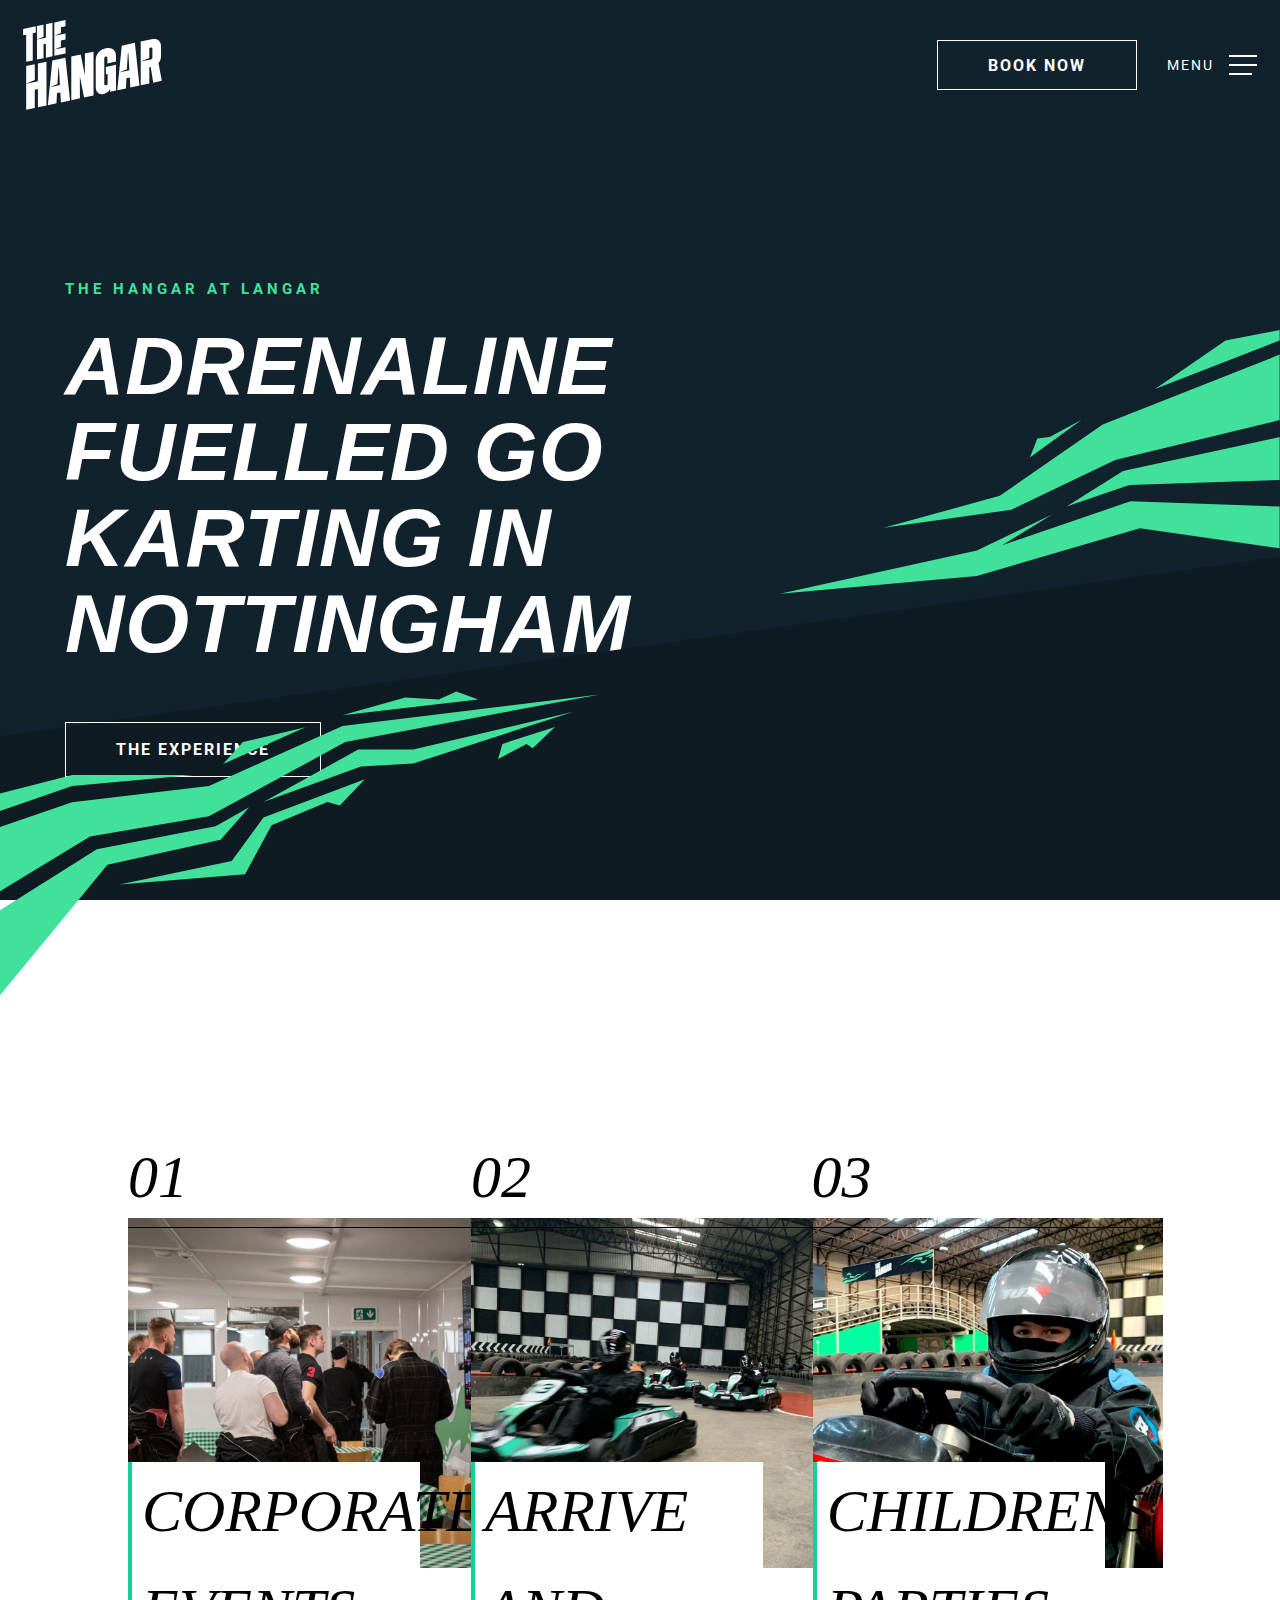
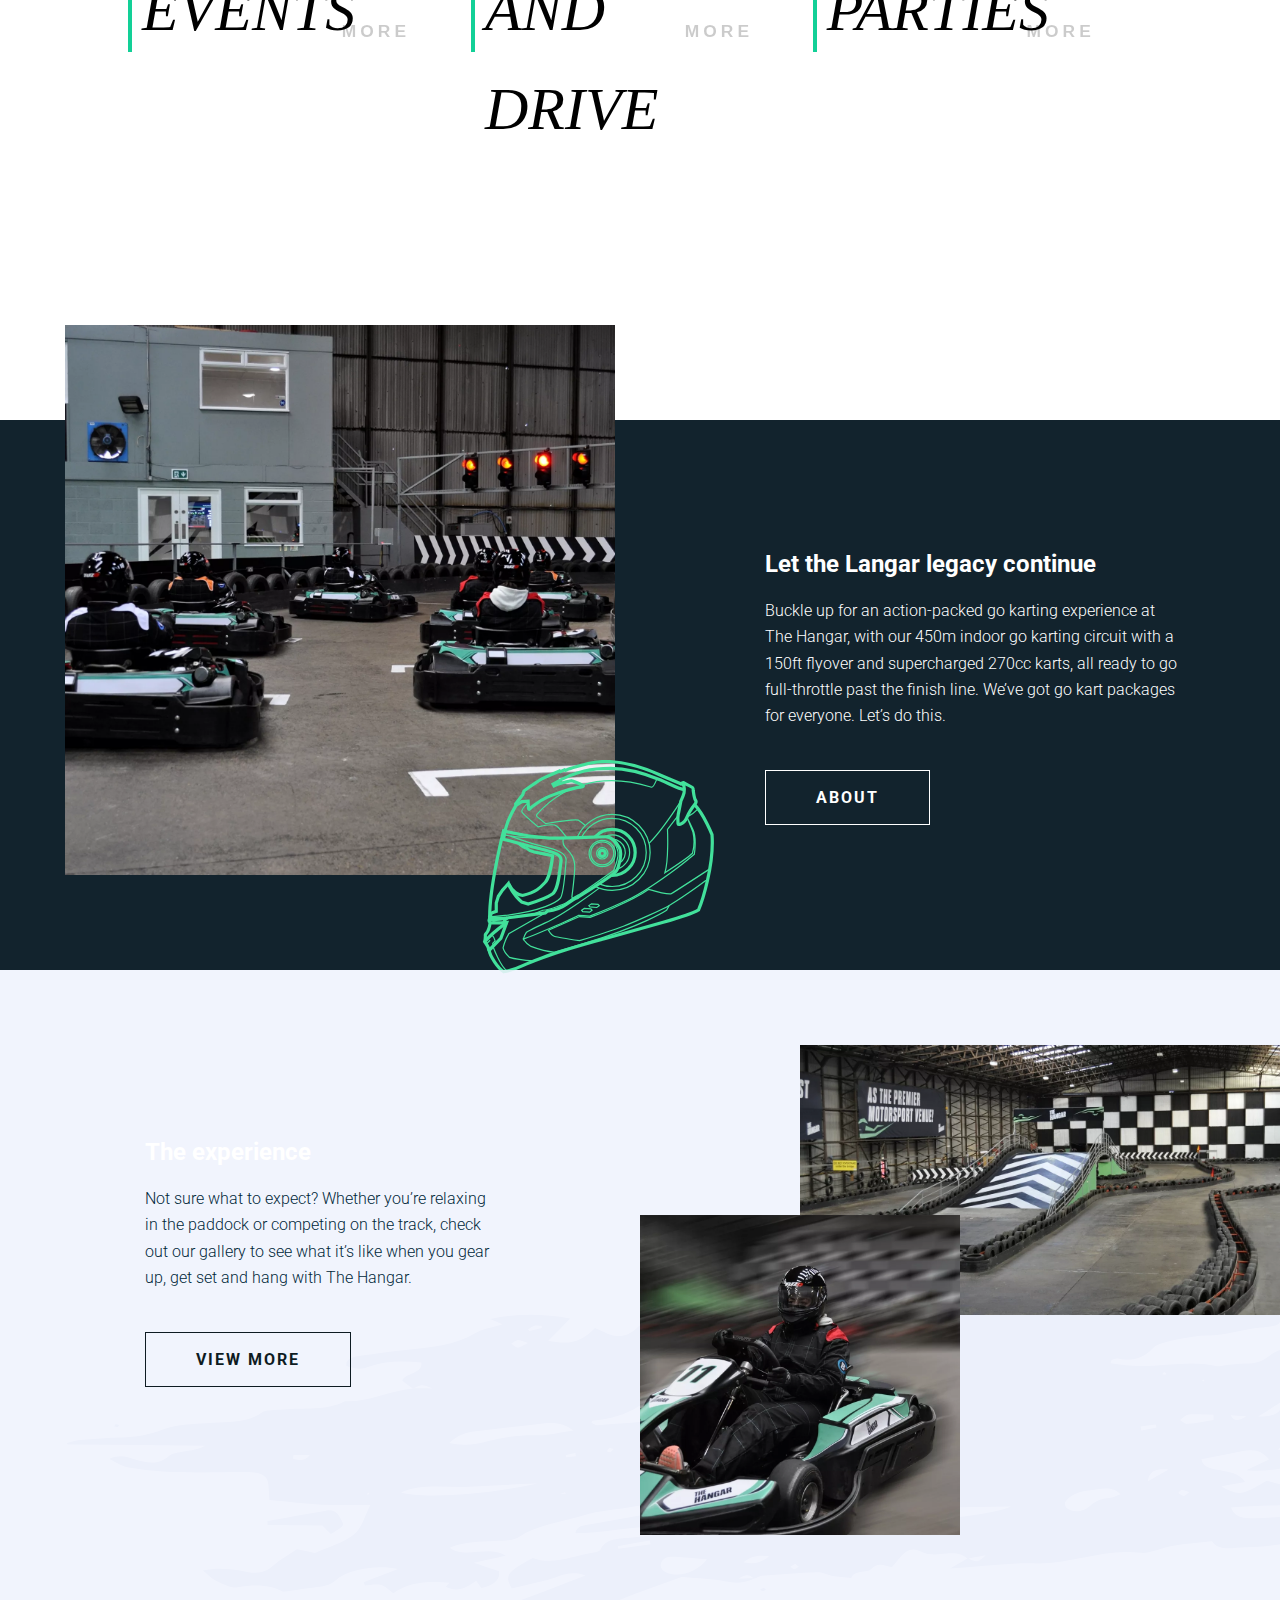
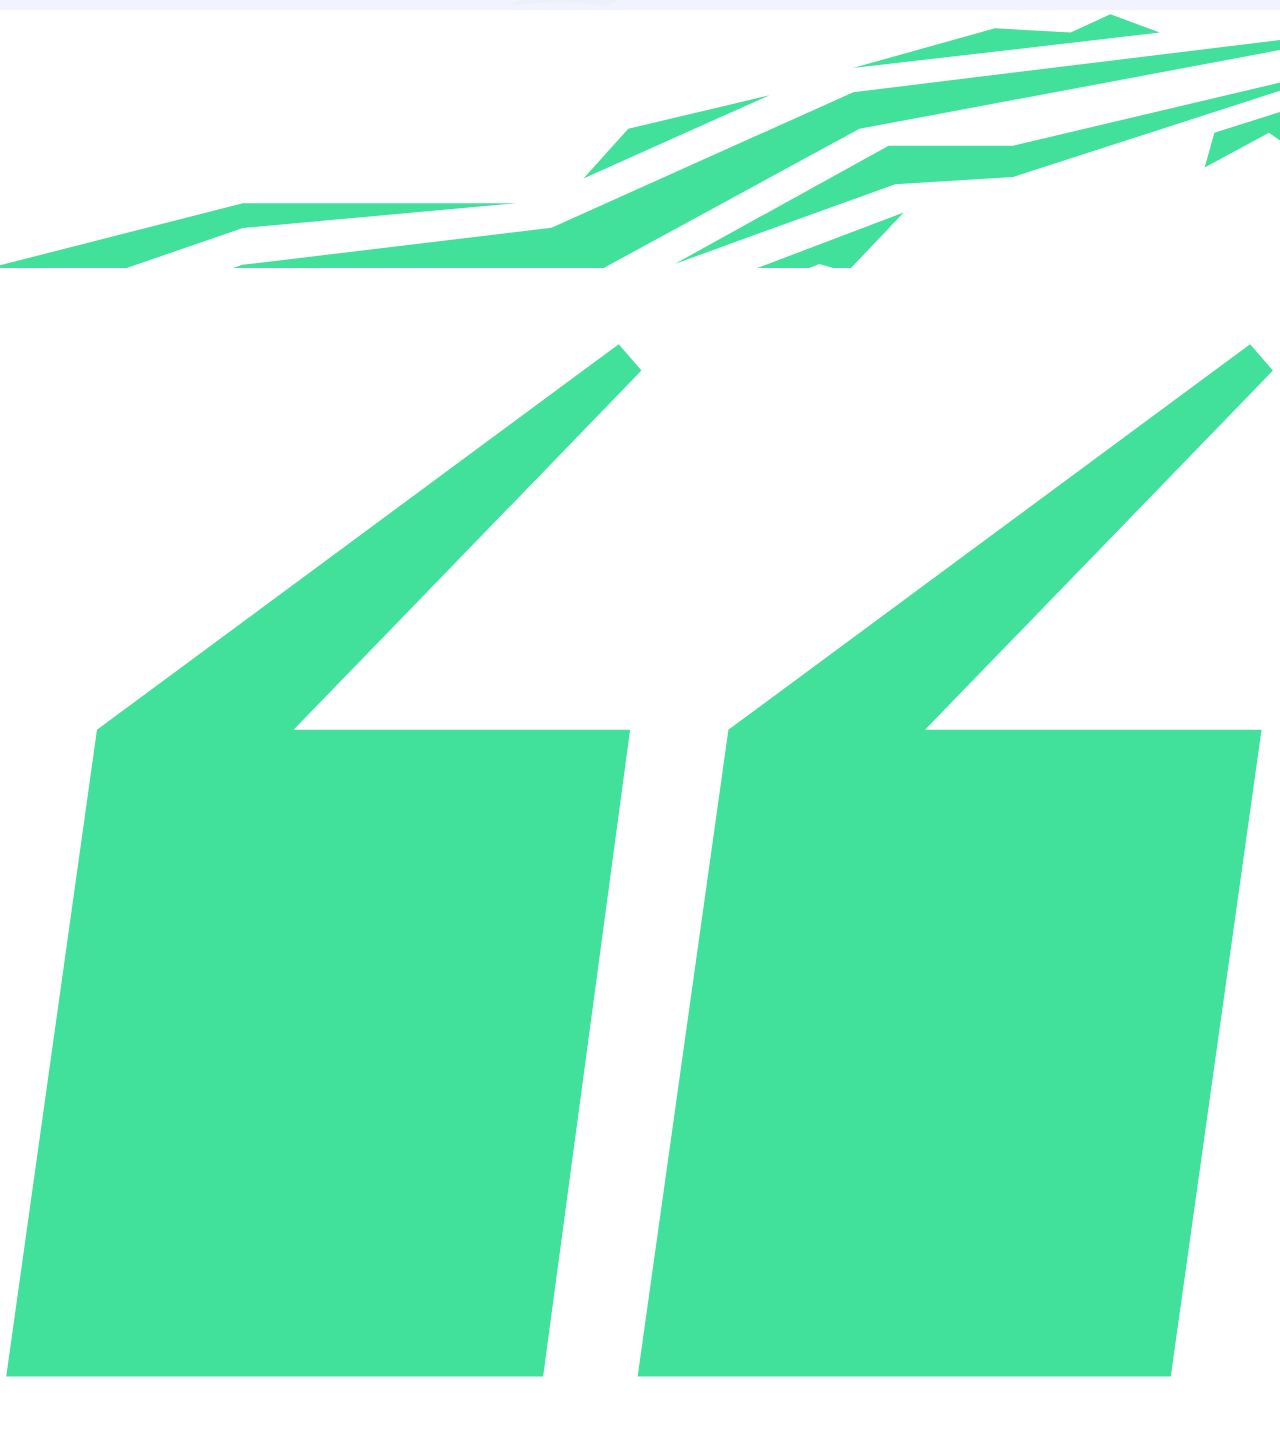
==== commit 42cd2956: "Started implementing Thomas' work, barely started" ====
--- a/src/index.html
+++ b/src/index.html
@@ -6,6 +6,7 @@
     <meta name="viewport" content="width=device-width, initial-scale=1.0">
     <link rel="stylesheet" href="assets/css/styles.css">
     <link rel="stylesheet" href="assets/css/main.css">
+    <link rel="stylesheet" href="assets/css/about.css">
     <title>GESTION DE PROJET</title>
     <link rel="preconnect" href="https://fonts.googleapis.com">
 <link rel="preconnect" href="https://fonts.gstatic.com" crossorigin>
@@ -100,38 +101,100 @@
                     </svg>
             </div>
         </section>
-        <section class="test-section"></section>
-        <div class="about">
-            <div class="about_img">
-                 <div class="img">
-                     <img class="starting" src="assets/img/Starting-Grid_6691590b7e32d3fe0c03c31c7ebf50ec.webp">
-                     <span class="icon">
-                         <svg viewBox="0 0 145 134" xmlns="http://www.w3.org/2000/svg"><g stroke="#42E19B" fill="none" fill-rule="evenodd"><path d="M126.14 18.417c-2.922 0-10.33-4.07-14.156-5.634-3.826-1.566-17.461-7.513-31.827-7.513-14.365 0-20.939 2.678-25.774 4.626-4.834 1.948-10.065 5.173-10.065 5.173s.248.444.613 1.07c3.052-1.46 8.479-2.817 10.774-3.235 2.218.392 5.922 2.296 6.94 2.818 1.017.521.39 1.017-1.096 1.121-4.592.235-17.01 4.566-21.392 6.6-4.382 2.035-9.339 5.974-9.913 6.6-.574.627-1.017 1.07-1.2.183-.182-.887-.313-4.591-.313-4.591l-3.913.313-3.6 2.295s-3.182 5.218-5.165 10.33c-1.983 5.114-2.609 10.801-2.609 10.801s21.67 5.67 26.33 6.887c4.662 1.217 10.268 2.54 9.447 7.13-.82 4.592-1.238 17.253-5.342 20.105-4.104 2.852-15.026 6.26-15.026 6.26l-4.104-1.252s-6.192-5.078-8.279-11.547a324.776 324.776 0 01-3.826 4.313L10.2 84.957 8.888 89.06v5.287l-2.905.974-1.2 2.47c.592.834 2.4 1.594 2.4 1.594" stroke-width="2"></path><path d="M124.314 14.913s1.33.443 1.487 1.017c.157.574.652 2.452.13 4.566-.521 2.113-1.982 5.113-1.982 5.113s-1.383 7.121-1.618 8.165c-.234 1.043-.234 4.878-.156 5.817.078.94.939.574 1.383.418.443-.157 2.79-.835 4.2-4.383 1.408-3.548 4.617-7.609 5.165-8.304.548-.696.6-1.792 0-2.548-.6-.757-1.279-5.74-1.279-5.74s.079-1.538-.469-1.904c-.548-.365-5.557-3.052-5.557-3.052s-.652-.235-1.304.835z" stroke-width="2"></path><path d="M132.542 27.81c5.914 6.332 10.815 18.677 10.815 18.677 1.461 18.852-6.26 41.878-8.382 46.887-4.174 2.54-17.252 6.4-22.018 7.757-4.765 1.356-31.93 9.078-36.59 10.295-4.662 1.218-25.705 7.374-28.766 8.313-3.061.94-16.14 5.496-21.879 8.279-5.739 2.782-12.173 3.965-12.173 3.965s-2.713-1.705-5.74-6.226c-3.026-4.522-3.339-7.096-3.339-7.096l7.27-7.548 3.652-9.774-1.46.07s-.175-2.713 2.434-3.096c2.609-.382 23.06-2.991 23.06-2.991l1.323-1.044s7.182-.87 11.93-4.365c4.748-3.495 5.322-3.913 6.835-4.174 3.287-2.139 14.139-8.765 21.6-14.243 2.243-1.566 2.94-1.948 3.53-4.07.592-2.122 3.13-8.348 1.079-12.591-2.053-4.244-5.566-6.991-8.626-6.991-3.061 0-29.6 1.147-35.027.8-5.426-.348-16.892-1.528-27.75-4.243 0 0-.389-.14-.876-.28 0 0-8.73 34.14-8.66 53.67 2.066.418 4.82 1.054 9.819.84" stroke-width="2"></path><path stroke-width=".75" d="M62.114 93.652l1.626-1.147 4.104.312.757.835-1.522 1.157-4.296-.33zM66.59 90.766l1.625-1.147 4.105.312.756.835-1.522 1.157-4.295-.33zM32.196 125.26s-10.247-.703-15.1-2.216c0 0-3.391-3.444-3.965-6 0 0 1.305-5.113 3.548-8.713 0 0 16.122-9.218 22.748-13.01M6.85 116.19s4.51 12.4 8.865 15.314"></path><path d="M15.392 101.34s-9.435 6.73-13.66 11.947c0 0 2.06 3.052 2.269 3.887 0 0-.105.809.47 1.487" stroke-width="2"></path><path stroke-width=".75" d="M5.07 112.348l-2.424 2.344M4.122 118.055l2.512-2.522a.671.671 0 00.125-.773.67.67 0 01.15-.797L8.2 112.79s-.713-2.54-2.118-3.97"></path><path d="M15.957 98.398s-8.721 1.637-11.356.698c0 0-.574 1.408.47 2.243 0 0 4.156.322 8.86.07M1.731 113.287s.34-1.774.365-3.287c.026-1.513-.283-.991.55-1.93.833-.94 2.06-3.757 2.424-6.73" stroke-width="2"></path><path d="M116.697 90.644c-3.81 2.295-20.661 9.913-28.54 12.939-7.878 3.026-27.39 9.026-27.39 9.026S47.41 110.522 45.374 110c-2.035-.521-3.965-3.86-3.965-3.86l19.356-8.557 6.574.522s25.461-9.444 36.626-17.479c0 0 11.165 3.287 13.93 2.766 3.705-2.244 24.086-15.534 24.086-15.534" stroke-width=".75"></path><path d="M122.216 34.708l-6.615 8.51s.887 19.408-1.617 27.026c0 0 13.252-8.505 17.217-12.157 0 0 1.774-6.417.313-13.044-.94-2.66-3.756-9.417-3.756-9.417s1.67 3.104 3.912 8.165c2.244 5.061.679 14.922.679 14.922s-5.687 4.8-10.278 8.244c-4.592 3.443-20.035 14.765-30.783 19.982C80.54 92.157 67.13 97.296 67.13 97.296s-3.756-.34-6.887-.496c-5.321 3.026-29.687 13.2-34.487 14.818 1.2 2.034 2.192 3.074 4.8 4.572 8.087 3.111 14.818 3.619 14.818 3.619s2.87-.835 19.513-5.896c35.583-10.696 50.139-20.256 50.139-20.256l1.67-3.013c5.739-3.183 18.365-12.157 21.078-14.244 2.713-2.087 2.799-1.558 2.799-1.558M134.7 30.424s-3.482 3.533-6.942 5.202" stroke-width=".75"></path><path d="M59.274 48.411c.146-.345.299-.686.46-1.023 3.81-7.98 11.954-13.492 21.387-13.492 13.081 0 23.687 10.605 23.687 23.687S94.202 81.27 81.12 81.27c-3.827 0-7.442-.908-10.64-2.52" stroke-width=".75"></path><path d="M61.985 48.325c3.441-7.1 10.717-11.995 19.136-11.995 11.737 0 21.252 9.515 21.252 21.253 0 11.737-9.515 21.252-21.252 21.252-2.922 0-5.706-.59-8.24-1.656" stroke-width=".75"></path><path d="M70.396 48.041a14.319 14.319 0 0110.725-4.813c7.927 0 14.354 6.427 14.354 14.355 0 7.927-6.427 14.354-14.354 14.354-.2 0-.398-.004-.595-.012" stroke-width="2"></path><path d="M76.222 47.857a10.841 10.841 0 014.899-1.161c6.012 0 10.887 4.874 10.887 10.887 0 4.837-3.155 8.938-7.52 10.356M81.294 49.376a8.209 8.209 0 014.254 15.12" stroke-width=".75"></path><path d="M83.183 58.162a8.209 8.209 0 11-16.417 0 8.209 8.209 0 0116.417 0z" stroke-width=".75"></path><path d="M78.505 58.162a3.53 3.53 0 11-7.06 0 3.53 3.53 0 017.06 0z" stroke-width=".75"></path><path d="M76.876 58.162a1.902 1.902 0 11-3.803 0 1.902 1.902 0 013.803 0z" stroke-width="2"></path><path d="M82.146 58.162a7.171 7.171 0 11-14.342 0 7.171 7.171 0 0114.342 0zM55.511 18.048a58.647 58.647 0 00-5.51 2.77c-7.23 4.113-13.008 9.929-15.683 12.956a1.147 1.147 0 00.158 1.666c1.88 1.457 3.909 3.165 4.754 3.883.258.22.597.314.931.259 2.79-.462 15.88-2.573 19.788-2.139 2.036 1.392 4.463 3.35 4.463 3.35M109.077 11.596s-2.207 5.708-3.598 5.36c-2.105-.555-21.686-7.82-43.164-1.403M123.949 25.609s-11.562 17.918-19.816 26.346M73.073 79.867s-22.168 16.691-33.646 21.638c-9.496 4.426-11.687 5.808-11.687 5.808s-1.461 2.27-1.983 4.305M52.402 48.602s-26.378.919-38.546-1.92" stroke-width=".75"></path><path d="M28.77 26.592s-4.613 4.382-3.847 5.877c.765 1.496 9.982 9.218 9.982 9.218s9.392-2.33 11.618-.557c2.226 1.774 6.435 7.459 6.435 7.459" stroke-width=".75"></path><path d="M124.314 14.913s-8.535-3.522-14.05-5.922c-5.515-2.4-26.176-11.165-44.02-6.782-12 3.06-14.139 4.278-14.139 4.278l-.609-.33-2.66 1.13-.522-.452S39.53 10.678 37.636 11.6c-1.896.922-10.905 7.06-11.41 7.687-.486 1.078-.747 2.191-.747 2.191l-4.487 5.844.226.921" stroke-width="2"></path><path d="M50.905 48.645s-1.565 3.262 1.096 5.987c2.66 2.725 6.26 5.886 5.791 13.436-.47 7.55-1.774 17.202-1.774 17.202l.796 1.663" stroke-width=".75"></path><path d="M77.097 47.844s4.4 1.373 6.087 4.973c1.686 3.6 2.262 5.479.931 9.966-1.331 4.487-2.074 6.052-2.074 6.052S61.757 83.287 59.827 84.226c-1.93.94-5.339 3.496-6.87 4.487-1.53.991-10.452 4.722-15.043 4.944a54.49 54.49 0 00-6.185 2.65" stroke-width=".75"></path><path d="M17.78 47.409s11.63 4.365 20.325 6.452c8.696 2.087 14.751 4.174 14.297 8.835-.453 4.66-1.269 21.148-3.748 23.652-2.48 2.504-11.018 7.443-32.697 10.365L4.783 97.791" stroke-width=".75"></path><path d="M22.737 51.805s3.438 3.047 4.95 3.047c0 0 1.723 1.852 4.8 2.465 3.079.613 11.531 2.335 11.531 2.335s-1.46 13.148-4.591 16.54c-3.13 3.39-5.687 6.26-13.67 8.086-3.02.366-6.835-2.278-9.287-7.321" stroke-width="2"></path></g></svg>
-                         <g stroke="#42E19B" fill="none" fill-rule="evenodd"><path d="M126.14 18.417c-2.922 0-10.33-4.07-14.156-5.634-3.826-1.566-17.461-7.513-31.827-7.513-14.365 0-20.939 2.678-25.774 4.626-4.834 1.948-10.065 5.173-10.065 5.173s.248.444.613 1.07c3.052-1.46 8.479-2.817 10.774-3.235 2.218.392 5.922 2.296 6.94 2.818 1.017.521.39 1.017-1.096 1.121-4.592.235-17.01 4.566-21.392 6.6-4.382 2.035-9.339 5.974-9.913 6.6-.574.627-1.017 1.07-1.2.183-.182-.887-.313-4.591-.313-4.591l-3.913.313-3.6 2.295s-3.182 5.218-5.165 10.33c-1.983 5.114-2.609 10.801-2.609 10.801s21.67 5.67 26.33 6.887c4.662 1.217 10.268 2.54 9.447 7.13-.82 4.592-1.238 17.253-5.342 20.105-4.104 2.852-15.026 6.26-15.026 6.26l-4.104-1.252s-6.192-5.078-8.279-11.547a324.776 324.776 0 01-3.826 4.313L10.2 84.957 8.888 89.06v5.287l-2.905.974-1.2 2.47c.592.834 2.4 1.594 2.4 1.594" stroke-width="2"></path><path d="M124.314 14.913s1.33.443 1.487 1.017c.157.574.652 2.452.13 4.566-.521 2.113-1.982 5.113-1.982 5.113s-1.383 7.121-1.618 8.165c-.234 1.043-.234 4.878-.156 5.817.078.94.939.574 1.383.418.443-.157 2.79-.835 4.2-4.383 1.408-3.548 4.617-7.609 5.165-8.304.548-.696.6-1.792 0-2.548-.6-.757-1.279-5.74-1.279-5.74s.079-1.538-.469-1.904c-.548-.365-5.557-3.052-5.557-3.052s-.652-.235-1.304.835z" stroke-width="2"></path><path d="M132.542 27.81c5.914 6.332 10.815 18.677 10.815 18.677 1.461 18.852-6.26 41.878-8.382 46.887-4.174 2.54-17.252 6.4-22.018 7.757-4.765 1.356-31.93 9.078-36.59 10.295-4.662 1.218-25.705 7.374-28.766 8.313-3.061.94-16.14 5.496-21.879 8.279-5.739 2.782-12.173 3.965-12.173 3.965s-2.713-1.705-5.74-6.226c-3.026-4.522-3.339-7.096-3.339-7.096l7.27-7.548 3.652-9.774-1.46.07s-.175-2.713 2.434-3.096c2.609-.382 23.06-2.991 23.06-2.991l1.323-1.044s7.182-.87 11.93-4.365c4.748-3.495 5.322-3.913 6.835-4.174 3.287-2.139 14.139-8.765 21.6-14.243 2.243-1.566 2.94-1.948 3.53-4.07.592-2.122 3.13-8.348 1.079-12.591-2.053-4.244-5.566-6.991-8.626-6.991-3.061 0-29.6 1.147-35.027.8-5.426-.348-16.892-1.528-27.75-4.243 0 0-.389-.14-.876-.28 0 0-8.73 34.14-8.66 53.67 2.066.418 4.82 1.054 9.819.84" stroke-width="2"></path><path stroke-width=".75" d="M62.114 93.652l1.626-1.147 4.104.312.757.835-1.522 1.157-4.296-.33zM66.59 90.766l1.625-1.147 4.105.312.756.835-1.522 1.157-4.295-.33zM32.196 125.26s-10.247-.703-15.1-2.216c0 0-3.391-3.444-3.965-6 0 0 1.305-5.113 3.548-8.713 0 0 16.122-9.218 22.748-13.01M6.85 116.19s4.51 12.4 8.865 15.314"></path><path d="M15.392 101.34s-9.435 6.73-13.66 11.947c0 0 2.06 3.052 2.269 3.887 0 0-.105.809.47 1.487" stroke-width="2"></path><path stroke-width=".75" d="M5.07 112.348l-2.424 2.344M4.122 118.055l2.512-2.522a.671.671 0 00.125-.773.67.67 0 01.15-.797L8.2 112.79s-.713-2.54-2.118-3.97"></path><path d="M15.957 98.398s-8.721 1.637-11.356.698c0 0-.574 1.408.47 2.243 0 0 4.156.322 8.86.07M1.731 113.287s.34-1.774.365-3.287c.026-1.513-.283-.991.55-1.93.833-.94 2.06-3.757 2.424-6.73" stroke-width="2"></path><path d="M116.697 90.644c-3.81 2.295-20.661 9.913-28.54 12.939-7.878 3.026-27.39 9.026-27.39 9.026S47.41 110.522 45.374 110c-2.035-.521-3.965-3.86-3.965-3.86l19.356-8.557 6.574.522s25.461-9.444 36.626-17.479c0 0 11.165 3.287 13.93 2.766 3.705-2.244 24.086-15.534 24.086-15.534" stroke-width=".75"></path><path d="M122.216 34.708l-6.615 8.51s.887 19.408-1.617 27.026c0 0 13.252-8.505 17.217-12.157 0 0 1.774-6.417.313-13.044-.94-2.66-3.756-9.417-3.756-9.417s1.67 3.104 3.912 8.165c2.244 5.061.679 14.922.679 14.922s-5.687 4.8-10.278 8.244c-4.592 3.443-20.035 14.765-30.783 19.982C80.54 92.157 67.13 97.296 67.13 97.296s-3.756-.34-6.887-.496c-5.321 3.026-29.687 13.2-34.487 14.818 1.2 2.034 2.192 3.074 4.8 4.572 8.087 3.111 14.818 3.619 14.818 3.619s2.87-.835 19.513-5.896c35.583-10.696 50.139-20.256 50.139-20.256l1.67-3.013c5.739-3.183 18.365-12.157 21.078-14.244 2.713-2.087 2.799-1.558 2.799-1.558M134.7 30.424s-3.482 3.533-6.942 5.202" stroke-width=".75"></path><path d="M59.274 48.411c.146-.345.299-.686.46-1.023 3.81-7.98 11.954-13.492 21.387-13.492 13.081 0 23.687 10.605 23.687 23.687S94.202 81.27 81.12 81.27c-3.827 0-7.442-.908-10.64-2.52" stroke-width=".75"></path><path d="M61.985 48.325c3.441-7.1 10.717-11.995 19.136-11.995 11.737 0 21.252 9.515 21.252 21.253 0 11.737-9.515 21.252-21.252 21.252-2.922 0-5.706-.59-8.24-1.656" stroke-width=".75"></path><path d="M70.396 48.041a14.319 14.319 0 0110.725-4.813c7.927 0 14.354 6.427 14.354 14.355 0 7.927-6.427 14.354-14.354 14.354-.2 0-.398-.004-.595-.012" stroke-width="2"></path><path d="M76.222 47.857a10.841 10.841 0 014.899-1.161c6.012 0 10.887 4.874 10.887 10.887 0 4.837-3.155 8.938-7.52 10.356M81.294 49.376a8.209 8.209 0 014.254 15.12" stroke-width=".75"></path><path d="M83.183 58.162a8.209 8.209 0 11-16.417 0 8.209 8.209 0 0116.417 0z" stroke-width=".75"></path><path d="M78.505 58.162a3.53 3.53 0 11-7.06 0 3.53 3.53 0 017.06 0z" stroke-width=".75"></path><path d="M76.876 58.162a1.902 1.902 0 11-3.803 0 1.902 1.902 0 013.803 0z" stroke-width="2"></path><path d="M82.146 58.162a7.171 7.171 0 11-14.342 0 7.171 7.171 0 0114.342 0zM55.511 18.048a58.647 58.647 0 00-5.51 2.77c-7.23 4.113-13.008 9.929-15.683 12.956a1.147 1.147 0 00.158 1.666c1.88 1.457 3.909 3.165 4.754 3.883.258.22.597.314.931.259 2.79-.462 15.88-2.573 19.788-2.139 2.036 1.392 4.463 3.35 4.463 3.35M109.077 11.596s-2.207 5.708-3.598 5.36c-2.105-.555-21.686-7.82-43.164-1.403M123.949 25.609s-11.562 17.918-19.816 26.346M73.073 79.867s-22.168 16.691-33.646 21.638c-9.496 4.426-11.687 5.808-11.687 5.808s-1.461 2.27-1.983 4.305M52.402 48.602s-26.378.919-38.546-1.92" stroke-width=".75"></path><path d="M28.77 26.592s-4.613 4.382-3.847 5.877c.765 1.496 9.982 9.218 9.982 9.218s9.392-2.33 11.618-.557c2.226 1.774 6.435 7.459 6.435 7.459" stroke-width=".75"></path><path d="M124.314 14.913s-8.535-3.522-14.05-5.922c-5.515-2.4-26.176-11.165-44.02-6.782-12 3.06-14.139 4.278-14.139 4.278l-.609-.33-2.66 1.13-.522-.452S39.53 10.678 37.636 11.6c-1.896.922-10.905 7.06-11.41 7.687-.486 1.078-.747 2.191-.747 2.191l-4.487 5.844.226.921" stroke-width="2"></path><path d="M50.905 48.645s-1.565 3.262 1.096 5.987c2.66 2.725 6.26 5.886 5.791 13.436-.47 7.55-1.774 17.202-1.774 17.202l.796 1.663" stroke-width=".75"></path><path d="M77.097 47.844s4.4 1.373 6.087 4.973c1.686 3.6 2.262 5.479.931 9.966-1.331 4.487-2.074 6.052-2.074 6.052S61.757 83.287 59.827 84.226c-1.93.94-5.339 3.496-6.87 4.487-1.53.991-10.452 4.722-15.043 4.944a54.49 54.49 0 00-6.185 2.65" stroke-width=".75"></path><path d="M17.78 47.409s11.63 4.365 20.325 6.452c8.696 2.087 14.751 4.174 14.297 8.835-.453 4.66-1.269 21.148-3.748 23.652-2.48 2.504-11.018 7.443-32.697 10.365L4.783 97.791" stroke-width=".75"></path><path d="M22.737 51.805s3.438 3.047 4.95 3.047c0 0 1.723 1.852 4.8 2.465 3.079.613 11.531 2.335 11.531 2.335s-1.46 13.148-4.591 16.54c-3.13 3.39-5.687 6.26-13.67 8.086-3.02.366-6.835-2.278-9.287-7.321" stroke-width="2"></path></g>
-                     </span>
+        <section class="test-section">
+            <div class="fond_about">
+            </div>
+            <div class="news-container">
+                <div class="news1">
+                    <div>
+                        <p class="numero_un black-nb">01</p>
+                    </div>
+                    <a href="#" class="lien">
+                        <img src="assets/img/karting1.jpg" class="img1">
+                        <div class="titre_1">
+                            <div class="titre_2">
+                                <p class="article-title">CORPORATE EVENTS</p>
+                                <div class="more">
+                                    MORE
+                                </div>
+                            </div>
+                        </div>
+                    </a>
+            
+                </div>
+                <div class="news2">
+                    <div>
+                        <p class="numero_deux black-nb">02</p>
+                    </div>
+                    <a href="#" class="lien2">
+                        <img src="assets/img/karting2.jpg" class="img2">
+                        <div class="titre_1">
+                            <div class="titre_2">
+                                <p class="article-title">ARRIVE AND DRIVE</p>
+                                <div class="more">
+                                    MORE
+                                </div>
+                            </div>
+                        </div>
+                    </a>
+            
+                </div>
+                <div class="news3">
+                    <div>
+                        <p class="numero_trois black-nb">03</p>
+                    </div>
+                    <a href="#" class="lien3">
+                        <img src="assets/img/karting3.jpg" class="img3">
+                        <div class="titre_1">
+                            <div class="titre_2">
+                                <p class="article-title">CHILDRENS PARTIES</p>
+                                <div class="more">
+                                    MORE
+                                </div>
+                            </div>
+                        </div>
+                    </a>
+            
+                </div>
+    
+
+            </div>
+
+        </section>
+        <section class="about-section">
+            <div class="about">
+                <div class="about_img">
+                     <div class="img">
+                         <img class="starting" src="assets/img/Starting-Grid_6691590b7e32d3fe0c03c31c7ebf50ec.webp">
+                         <span class="icon">
+                             <svg viewBox="0 0 145 134" xmlns="http://www.w3.org/2000/svg"><g stroke="#42E19B" fill="none" fill-rule="evenodd"><path d="M126.14 18.417c-2.922 0-10.33-4.07-14.156-5.634-3.826-1.566-17.461-7.513-31.827-7.513-14.365 0-20.939 2.678-25.774 4.626-4.834 1.948-10.065 5.173-10.065 5.173s.248.444.613 1.07c3.052-1.46 8.479-2.817 10.774-3.235 2.218.392 5.922 2.296 6.94 2.818 1.017.521.39 1.017-1.096 1.121-4.592.235-17.01 4.566-21.392 6.6-4.382 2.035-9.339 5.974-9.913 6.6-.574.627-1.017 1.07-1.2.183-.182-.887-.313-4.591-.313-4.591l-3.913.313-3.6 2.295s-3.182 5.218-5.165 10.33c-1.983 5.114-2.609 10.801-2.609 10.801s21.67 5.67 26.33 6.887c4.662 1.217 10.268 2.54 9.447 7.13-.82 4.592-1.238 17.253-5.342 20.105-4.104 2.852-15.026 6.26-15.026 6.26l-4.104-1.252s-6.192-5.078-8.279-11.547a324.776 324.776 0 01-3.826 4.313L10.2 84.957 8.888 89.06v5.287l-2.905.974-1.2 2.47c.592.834 2.4 1.594 2.4 1.594" stroke-width="2"></path><path d="M124.314 14.913s1.33.443 1.487 1.017c.157.574.652 2.452.13 4.566-.521 2.113-1.982 5.113-1.982 5.113s-1.383 7.121-1.618 8.165c-.234 1.043-.234 4.878-.156 5.817.078.94.939.574 1.383.418.443-.157 2.79-.835 4.2-4.383 1.408-3.548 4.617-7.609 5.165-8.304.548-.696.6-1.792 0-2.548-.6-.757-1.279-5.74-1.279-5.74s.079-1.538-.469-1.904c-.548-.365-5.557-3.052-5.557-3.052s-.652-.235-1.304.835z" stroke-width="2"></path><path d="M132.542 27.81c5.914 6.332 10.815 18.677 10.815 18.677 1.461 18.852-6.26 41.878-8.382 46.887-4.174 2.54-17.252 6.4-22.018 7.757-4.765 1.356-31.93 9.078-36.59 10.295-4.662 1.218-25.705 7.374-28.766 8.313-3.061.94-16.14 5.496-21.879 8.279-5.739 2.782-12.173 3.965-12.173 3.965s-2.713-1.705-5.74-6.226c-3.026-4.522-3.339-7.096-3.339-7.096l7.27-7.548 3.652-9.774-1.46.07s-.175-2.713 2.434-3.096c2.609-.382 23.06-2.991 23.06-2.991l1.323-1.044s7.182-.87 11.93-4.365c4.748-3.495 5.322-3.913 6.835-4.174 3.287-2.139 14.139-8.765 21.6-14.243 2.243-1.566 2.94-1.948 3.53-4.07.592-2.122 3.13-8.348 1.079-12.591-2.053-4.244-5.566-6.991-8.626-6.991-3.061 0-29.6 1.147-35.027.8-5.426-.348-16.892-1.528-27.75-4.243 0 0-.389-.14-.876-.28 0 0-8.73 34.14-8.66 53.67 2.066.418 4.82 1.054 9.819.84" stroke-width="2"></path><path stroke-width=".75" d="M62.114 93.652l1.626-1.147 4.104.312.757.835-1.522 1.157-4.296-.33zM66.59 90.766l1.625-1.147 4.105.312.756.835-1.522 1.157-4.295-.33zM32.196 125.26s-10.247-.703-15.1-2.216c0 0-3.391-3.444-3.965-6 0 0 1.305-5.113 3.548-8.713 0 0 16.122-9.218 22.748-13.01M6.85 116.19s4.51 12.4 8.865 15.314"></path><path d="M15.392 101.34s-9.435 6.73-13.66 11.947c0 0 2.06 3.052 2.269 3.887 0 0-.105.809.47 1.487" stroke-width="2"></path><path stroke-width=".75" d="M5.07 112.348l-2.424 2.344M4.122 118.055l2.512-2.522a.671.671 0 00.125-.773.67.67 0 01.15-.797L8.2 112.79s-.713-2.54-2.118-3.97"></path><path d="M15.957 98.398s-8.721 1.637-11.356.698c0 0-.574 1.408.47 2.243 0 0 4.156.322 8.86.07M1.731 113.287s.34-1.774.365-3.287c.026-1.513-.283-.991.55-1.93.833-.94 2.06-3.757 2.424-6.73" stroke-width="2"></path><path d="M116.697 90.644c-3.81 2.295-20.661 9.913-28.54 12.939-7.878 3.026-27.39 9.026-27.39 9.026S47.41 110.522 45.374 110c-2.035-.521-3.965-3.86-3.965-3.86l19.356-8.557 6.574.522s25.461-9.444 36.626-17.479c0 0 11.165 3.287 13.93 2.766 3.705-2.244 24.086-15.534 24.086-15.534" stroke-width=".75"></path><path d="M122.216 34.708l-6.615 8.51s.887 19.408-1.617 27.026c0 0 13.252-8.505 17.217-12.157 0 0 1.774-6.417.313-13.044-.94-2.66-3.756-9.417-3.756-9.417s1.67 3.104 3.912 8.165c2.244 5.061.679 14.922.679 14.922s-5.687 4.8-10.278 8.244c-4.592 3.443-20.035 14.765-30.783 19.982C80.54 92.157 67.13 97.296 67.13 97.296s-3.756-.34-6.887-.496c-5.321 3.026-29.687 13.2-34.487 14.818 1.2 2.034 2.192 3.074 4.8 4.572 8.087 3.111 14.818 3.619 14.818 3.619s2.87-.835 19.513-5.896c35.583-10.696 50.139-20.256 50.139-20.256l1.67-3.013c5.739-3.183 18.365-12.157 21.078-14.244 2.713-2.087 2.799-1.558 2.799-1.558M134.7 30.424s-3.482 3.533-6.942 5.202" stroke-width=".75"></path><path d="M59.274 48.411c.146-.345.299-.686.46-1.023 3.81-7.98 11.954-13.492 21.387-13.492 13.081 0 23.687 10.605 23.687 23.687S94.202 81.27 81.12 81.27c-3.827 0-7.442-.908-10.64-2.52" stroke-width=".75"></path><path d="M61.985 48.325c3.441-7.1 10.717-11.995 19.136-11.995 11.737 0 21.252 9.515 21.252 21.253 0 11.737-9.515 21.252-21.252 21.252-2.922 0-5.706-.59-8.24-1.656" stroke-width=".75"></path><path d="M70.396 48.041a14.319 14.319 0 0110.725-4.813c7.927 0 14.354 6.427 14.354 14.355 0 7.927-6.427 14.354-14.354 14.354-.2 0-.398-.004-.595-.012" stroke-width="2"></path><path d="M76.222 47.857a10.841 10.841 0 014.899-1.161c6.012 0 10.887 4.874 10.887 10.887 0 4.837-3.155 8.938-7.52 10.356M81.294 49.376a8.209 8.209 0 014.254 15.12" stroke-width=".75"></path><path d="M83.183 58.162a8.209 8.209 0 11-16.417 0 8.209 8.209 0 0116.417 0z" stroke-width=".75"></path><path d="M78.505 58.162a3.53 3.53 0 11-7.06 0 3.53 3.53 0 017.06 0z" stroke-width=".75"></path><path d="M76.876 58.162a1.902 1.902 0 11-3.803 0 1.902 1.902 0 013.803 0z" stroke-width="2"></path><path d="M82.146 58.162a7.171 7.171 0 11-14.342 0 7.171 7.171 0 0114.342 0zM55.511 18.048a58.647 58.647 0 00-5.51 2.77c-7.23 4.113-13.008 9.929-15.683 12.956a1.147 1.147 0 00.158 1.666c1.88 1.457 3.909 3.165 4.754 3.883.258.22.597.314.931.259 2.79-.462 15.88-2.573 19.788-2.139 2.036 1.392 4.463 3.35 4.463 3.35M109.077 11.596s-2.207 5.708-3.598 5.36c-2.105-.555-21.686-7.82-43.164-1.403M123.949 25.609s-11.562 17.918-19.816 26.346M73.073 79.867s-22.168 16.691-33.646 21.638c-9.496 4.426-11.687 5.808-11.687 5.808s-1.461 2.27-1.983 4.305M52.402 48.602s-26.378.919-38.546-1.92" stroke-width=".75"></path><path d="M28.77 26.592s-4.613 4.382-3.847 5.877c.765 1.496 9.982 9.218 9.982 9.218s9.392-2.33 11.618-.557c2.226 1.774 6.435 7.459 6.435 7.459" stroke-width=".75"></path><path d="M124.314 14.913s-8.535-3.522-14.05-5.922c-5.515-2.4-26.176-11.165-44.02-6.782-12 3.06-14.139 4.278-14.139 4.278l-.609-.33-2.66 1.13-.522-.452S39.53 10.678 37.636 11.6c-1.896.922-10.905 7.06-11.41 7.687-.486 1.078-.747 2.191-.747 2.191l-4.487 5.844.226.921" stroke-width="2"></path><path d="M50.905 48.645s-1.565 3.262 1.096 5.987c2.66 2.725 6.26 5.886 5.791 13.436-.47 7.55-1.774 17.202-1.774 17.202l.796 1.663" stroke-width=".75"></path><path d="M77.097 47.844s4.4 1.373 6.087 4.973c1.686 3.6 2.262 5.479.931 9.966-1.331 4.487-2.074 6.052-2.074 6.052S61.757 83.287 59.827 84.226c-1.93.94-5.339 3.496-6.87 4.487-1.53.991-10.452 4.722-15.043 4.944a54.49 54.49 0 00-6.185 2.65" stroke-width=".75"></path><path d="M17.78 47.409s11.63 4.365 20.325 6.452c8.696 2.087 14.751 4.174 14.297 8.835-.453 4.66-1.269 21.148-3.748 23.652-2.48 2.504-11.018 7.443-32.697 10.365L4.783 97.791" stroke-width=".75"></path><path d="M22.737 51.805s3.438 3.047 4.95 3.047c0 0 1.723 1.852 4.8 2.465 3.079.613 11.531 2.335 11.531 2.335s-1.46 13.148-4.591 16.54c-3.13 3.39-5.687 6.26-13.67 8.086-3.02.366-6.835-2.278-9.287-7.321" stroke-width="2"></path></g></svg>
+                             <g stroke="#42E19B" fill="none" fill-rule="evenodd"><path d="M126.14 18.417c-2.922 0-10.33-4.07-14.156-5.634-3.826-1.566-17.461-7.513-31.827-7.513-14.365 0-20.939 2.678-25.774 4.626-4.834 1.948-10.065 5.173-10.065 5.173s.248.444.613 1.07c3.052-1.46 8.479-2.817 10.774-3.235 2.218.392 5.922 2.296 6.94 2.818 1.017.521.39 1.017-1.096 1.121-4.592.235-17.01 4.566-21.392 6.6-4.382 2.035-9.339 5.974-9.913 6.6-.574.627-1.017 1.07-1.2.183-.182-.887-.313-4.591-.313-4.591l-3.913.313-3.6 2.295s-3.182 5.218-5.165 10.33c-1.983 5.114-2.609 10.801-2.609 10.801s21.67 5.67 26.33 6.887c4.662 1.217 10.268 2.54 9.447 7.13-.82 4.592-1.238 17.253-5.342 20.105-4.104 2.852-15.026 6.26-15.026 6.26l-4.104-1.252s-6.192-5.078-8.279-11.547a324.776 324.776 0 01-3.826 4.313L10.2 84.957 8.888 89.06v5.287l-2.905.974-1.2 2.47c.592.834 2.4 1.594 2.4 1.594" stroke-width="2"></path><path d="M124.314 14.913s1.33.443 1.487 1.017c.157.574.652 2.452.13 4.566-.521 2.113-1.982 5.113-1.982 5.113s-1.383 7.121-1.618 8.165c-.234 1.043-.234 4.878-.156 5.817.078.94.939.574 1.383.418.443-.157 2.79-.835 4.2-4.383 1.408-3.548 4.617-7.609 5.165-8.304.548-.696.6-1.792 0-2.548-.6-.757-1.279-5.74-1.279-5.74s.079-1.538-.469-1.904c-.548-.365-5.557-3.052-5.557-3.052s-.652-.235-1.304.835z" stroke-width="2"></path><path d="M132.542 27.81c5.914 6.332 10.815 18.677 10.815 18.677 1.461 18.852-6.26 41.878-8.382 46.887-4.174 2.54-17.252 6.4-22.018 7.757-4.765 1.356-31.93 9.078-36.59 10.295-4.662 1.218-25.705 7.374-28.766 8.313-3.061.94-16.14 5.496-21.879 8.279-5.739 2.782-12.173 3.965-12.173 3.965s-2.713-1.705-5.74-6.226c-3.026-4.522-3.339-7.096-3.339-7.096l7.27-7.548 3.652-9.774-1.46.07s-.175-2.713 2.434-3.096c2.609-.382 23.06-2.991 23.06-2.991l1.323-1.044s7.182-.87 11.93-4.365c4.748-3.495 5.322-3.913 6.835-4.174 3.287-2.139 14.139-8.765 21.6-14.243 2.243-1.566 2.94-1.948 3.53-4.07.592-2.122 3.13-8.348 1.079-12.591-2.053-4.244-5.566-6.991-8.626-6.991-3.061 0-29.6 1.147-35.027.8-5.426-.348-16.892-1.528-27.75-4.243 0 0-.389-.14-.876-.28 0 0-8.73 34.14-8.66 53.67 2.066.418 4.82 1.054 9.819.84" stroke-width="2"></path><path stroke-width=".75" d="M62.114 93.652l1.626-1.147 4.104.312.757.835-1.522 1.157-4.296-.33zM66.59 90.766l1.625-1.147 4.105.312.756.835-1.522 1.157-4.295-.33zM32.196 125.26s-10.247-.703-15.1-2.216c0 0-3.391-3.444-3.965-6 0 0 1.305-5.113 3.548-8.713 0 0 16.122-9.218 22.748-13.01M6.85 116.19s4.51 12.4 8.865 15.314"></path><path d="M15.392 101.34s-9.435 6.73-13.66 11.947c0 0 2.06 3.052 2.269 3.887 0 0-.105.809.47 1.487" stroke-width="2"></path><path stroke-width=".75" d="M5.07 112.348l-2.424 2.344M4.122 118.055l2.512-2.522a.671.671 0 00.125-.773.67.67 0 01.15-.797L8.2 112.79s-.713-2.54-2.118-3.97"></path><path d="M15.957 98.398s-8.721 1.637-11.356.698c0 0-.574 1.408.47 2.243 0 0 4.156.322 8.86.07M1.731 113.287s.34-1.774.365-3.287c.026-1.513-.283-.991.55-1.93.833-.94 2.06-3.757 2.424-6.73" stroke-width="2"></path><path d="M116.697 90.644c-3.81 2.295-20.661 9.913-28.54 12.939-7.878 3.026-27.39 9.026-27.39 9.026S47.41 110.522 45.374 110c-2.035-.521-3.965-3.86-3.965-3.86l19.356-8.557 6.574.522s25.461-9.444 36.626-17.479c0 0 11.165 3.287 13.93 2.766 3.705-2.244 24.086-15.534 24.086-15.534" stroke-width=".75"></path><path d="M122.216 34.708l-6.615 8.51s.887 19.408-1.617 27.026c0 0 13.252-8.505 17.217-12.157 0 0 1.774-6.417.313-13.044-.94-2.66-3.756-9.417-3.756-9.417s1.67 3.104 3.912 8.165c2.244 5.061.679 14.922.679 14.922s-5.687 4.8-10.278 8.244c-4.592 3.443-20.035 14.765-30.783 19.982C80.54 92.157 67.13 97.296 67.13 97.296s-3.756-.34-6.887-.496c-5.321 3.026-29.687 13.2-34.487 14.818 1.2 2.034 2.192 3.074 4.8 4.572 8.087 3.111 14.818 3.619 14.818 3.619s2.87-.835 19.513-5.896c35.583-10.696 50.139-20.256 50.139-20.256l1.67-3.013c5.739-3.183 18.365-12.157 21.078-14.244 2.713-2.087 2.799-1.558 2.799-1.558M134.7 30.424s-3.482 3.533-6.942 5.202" stroke-width=".75"></path><path d="M59.274 48.411c.146-.345.299-.686.46-1.023 3.81-7.98 11.954-13.492 21.387-13.492 13.081 0 23.687 10.605 23.687 23.687S94.202 81.27 81.12 81.27c-3.827 0-7.442-.908-10.64-2.52" stroke-width=".75"></path><path d="M61.985 48.325c3.441-7.1 10.717-11.995 19.136-11.995 11.737 0 21.252 9.515 21.252 21.253 0 11.737-9.515 21.252-21.252 21.252-2.922 0-5.706-.59-8.24-1.656" stroke-width=".75"></path><path d="M70.396 48.041a14.319 14.319 0 0110.725-4.813c7.927 0 14.354 6.427 14.354 14.355 0 7.927-6.427 14.354-14.354 14.354-.2 0-.398-.004-.595-.012" stroke-width="2"></path><path d="M76.222 47.857a10.841 10.841 0 014.899-1.161c6.012 0 10.887 4.874 10.887 10.887 0 4.837-3.155 8.938-7.52 10.356M81.294 49.376a8.209 8.209 0 014.254 15.12" stroke-width=".75"></path><path d="M83.183 58.162a8.209 8.209 0 11-16.417 0 8.209 8.209 0 0116.417 0z" stroke-width=".75"></path><path d="M78.505 58.162a3.53 3.53 0 11-7.06 0 3.53 3.53 0 017.06 0z" stroke-width=".75"></path><path d="M76.876 58.162a1.902 1.902 0 11-3.803 0 1.902 1.902 0 013.803 0z" stroke-width="2"></path><path d="M82.146 58.162a7.171 7.171 0 11-14.342 0 7.171 7.171 0 0114.342 0zM55.511 18.048a58.647 58.647 0 00-5.51 2.77c-7.23 4.113-13.008 9.929-15.683 12.956a1.147 1.147 0 00.158 1.666c1.88 1.457 3.909 3.165 4.754 3.883.258.22.597.314.931.259 2.79-.462 15.88-2.573 19.788-2.139 2.036 1.392 4.463 3.35 4.463 3.35M109.077 11.596s-2.207 5.708-3.598 5.36c-2.105-.555-21.686-7.82-43.164-1.403M123.949 25.609s-11.562 17.918-19.816 26.346M73.073 79.867s-22.168 16.691-33.646 21.638c-9.496 4.426-11.687 5.808-11.687 5.808s-1.461 2.27-1.983 4.305M52.402 48.602s-26.378.919-38.546-1.92" stroke-width=".75"></path><path d="M28.77 26.592s-4.613 4.382-3.847 5.877c.765 1.496 9.982 9.218 9.982 9.218s9.392-2.33 11.618-.557c2.226 1.774 6.435 7.459 6.435 7.459" stroke-width=".75"></path><path d="M124.314 14.913s-8.535-3.522-14.05-5.922c-5.515-2.4-26.176-11.165-44.02-6.782-12 3.06-14.139 4.278-14.139 4.278l-.609-.33-2.66 1.13-.522-.452S39.53 10.678 37.636 11.6c-1.896.922-10.905 7.06-11.41 7.687-.486 1.078-.747 2.191-.747 2.191l-4.487 5.844.226.921" stroke-width="2"></path><path d="M50.905 48.645s-1.565 3.262 1.096 5.987c2.66 2.725 6.26 5.886 5.791 13.436-.47 7.55-1.774 17.202-1.774 17.202l.796 1.663" stroke-width=".75"></path><path d="M77.097 47.844s4.4 1.373 6.087 4.973c1.686 3.6 2.262 5.479.931 9.966-1.331 4.487-2.074 6.052-2.074 6.052S61.757 83.287 59.827 84.226c-1.93.94-5.339 3.496-6.87 4.487-1.53.991-10.452 4.722-15.043 4.944a54.49 54.49 0 00-6.185 2.65" stroke-width=".75"></path><path d="M17.78 47.409s11.63 4.365 20.325 6.452c8.696 2.087 14.751 4.174 14.297 8.835-.453 4.66-1.269 21.148-3.748 23.652-2.48 2.504-11.018 7.443-32.697 10.365L4.783 97.791" stroke-width=".75"></path><path d="M22.737 51.805s3.438 3.047 4.95 3.047c0 0 1.723 1.852 4.8 2.465 3.079.613 11.531 2.335 11.531 2.335s-1.46 13.148-4.591 16.54c-3.13 3.39-5.687 6.26-13.67 8.086-3.02.366-6.835-2.278-9.287-7.321" stroke-width="2"></path></g>
+                         </span>
+                     </div>
+                </div>
+                 <div class="texte">
+                     <div class="inner">
+                         <h2>Let the Langar legacy continue</h2>
+                         <div class="bump--sm">
+                             <p class="smol-text">Buckle up for an action-packed go karting experience at The Hangar, with our 450m indoor go karting circuit with a 150ft flyover and supercharged 270cc karts, all ready to go full-throttle past the finish line. We’ve got go kart packages for everyone. Let’s do this.
+         
+                             </p>
+    
+                         </div>
+                         <a href="http://127.0.0.1:5500/src/index.html#">
+                            <div class="big-btn main-btn" style="font-size: 16px;">ABOUT</div>
+                         </a>
+                     </div>      
                  </div>
-            </div>
-             <div class="texte">
-                 <div class="inner">
-                     <p class="h2">Let the Langar legacy continue</p>
-                     <div class="bump--sm">
-                         <p class="smol-text">Buckle up for an action-packed go karting experience at The Hangar, with our 450m indoor go karting circuit with a 150ft flyover and supercharged 270cc karts, all ready to go full-throttle past the finish line. We’ve got go kart packages for everyone. Let’s do this.
-     
-                         </p>
-
-                     </div>
-                     <a href="http://127.0.0.1:5500/src/index.html#">
-                        <div class="big-btn main-btn" style="font-size: 16px;">ABOUT</div>
-                     </a>
-                 </div>      
              </div>
-         </div>
+        </section>
+
         <section class="nemo-2">
         <div class="decoration"><img src="assets/img/bkg-chunk-pale-block.svg" alt=""></div>
          <div class="part_2">
              <div class="inner2">
                 <div class="inner2-content">
-                    <p class="h3">The experience</p><p class="p2">Not sure what to expect? Whether you’re relaxing in the paddock or competing on the track, check out our gallery to see what it’s like when you gear up, get set and hang with The Hangar.</p>
+                    <h2>The experience</h2><p class="p2">Not sure what to expect? Whether you’re relaxing in the paddock or competing on the track, check out our gallery to see what it’s like when you gear up, get set and hang with The Hangar.</p>
                     <a class="a2" href="http://127.0.0.1:5500/src/index.html#">
                         <div class="big-btn main-btn">VIEW MORE</div>
                     </a>
@@ -144,7 +207,34 @@
              </div>
          </div>            
         </section>
-
+        <section class="drivers">
+            <div class="other-decoration">
+                <svg viewBox="0 0 634 128" xmlns="http://www.w3.org/2000/svg" xmlns:xlink="http://www.w3.org/1999/xlink"><g transform="translate(0 1)" fill="none" fill-rule="evenodd"><g fill="#42E19B">
+                    <path d="M681.02 23.795l-179.16 42.43h-61.72L334.195 124.75l109.217-39.49 58.447-3.548zM660.367 41.038l-58.864 18.816-4.813 17.104L618.016 65.5l10.513-5.647 6.919 4.857zM574.468 10.17l-152.053 17.6 70.454-19.734 37.449 2.134 19.647-9.042zM255.925 94.694l-135.658 12.263L-42 162.896v-26.802l162.267-41.4z"></path>
+                    <path d="M-42 180.881l162.078-55.656 153.106-18.383L422.641 39.75 710.39 4.497 425.74 57.835l-152.556 83.022-132.927 22.747L-42 273.85zM447.617 99.335l-113.422 42.91-35.512 48.58-125.505 26.338 140.504-11.574 29.586-54.748 62.518-26.09 13.816 4.044z"></path>
+                    <path d="M381.123 41.26L354.78 53.036 289 82.441l22.197-24.684z"></path>
+                    </g>
+                    </g>
+                    </svg>
+            </div>
+            <div class="quote-header">
+                <h2>WHAT OUR DRIVERS SAY</h2>
+            </div>
+            <div class="quote-container">
+                <div class="quote-decoration">
+                    <svg viewBox="0 0 124 101" xmlns="http://www.w3.org/2000/svg"><g fill="none" fill-rule="evenodd"><path d="M113.423 100.4l8.791-62.637h-32.6l33.7-34.799L121.114.4l-50.55 37.363-8.79 62.637h51.648zm-60.806 0l8.425-62.637h-32.6L62.14 2.964 59.943.4 9.393 37.763.604 100.4h52.014z" fill="#42E19B" fill-rule="nonzero"></path></g></svg>
+                </div>
+                
+                <div class="quote-left">
+                    Absolutely fantastic visit. My 2 daughters (12 & 15 years old), my wife and I visited for the first time and had the best experience ever. Patient, knowledgeable and fun Marshal’s helped us all to understand all aspects of our session and gave the girls confidence to go faster and faster. Can’t find anything to fault and will definitely visit again.
+                </div>
+                <div class="quote-right">
+                    <span>Chris</span>
+                    <span class="bold-default">Family Karting</span>
+                    <span class="stars-container"><img src="assets/img/stars.png" alt=""></span>
+                </div>
+            </div>
+        </section>
     </main>
     <footer></footer>
     <script src="assets/js/script.js"></script>
--- a/src/assets/css/about.css
+++ b/src/assets/css/about.css
@@ -0,0 +1,364 @@
+
+.fond_about{
+    float: right;
+    margin-top: 7%;
+    background-color: #EFF2FD;
+    color: #DADEED;
+    margin-left: 6%;
+    position: absolute;
+    width: 93%;
+
+}
+
+.lien:hover .img1{
+    color: #12d097;
+    transform: scale(.8);
+    opacity: .7;
+}
+
+.lien:hover .titre_1{
+    color: black;
+}
+.lien{
+    text-decoration: none;
+    position: absolute;
+    margin-left: 10%;
+    margin-top: 17%;
+    width: 22%;
+}
+
+
+
+.img1{
+    width: 350px;
+    height: 350px;
+}
+.lien .img1{
+    transition: transform .3s,opacity .3s;
+    z-index: 1;
+}
+
+
+
+.lien .titre_2{
+    z-index: 5054005;
+    font-family: "Dharma Gothic I";
+    font-style: italic;
+    font-size: 58px;
+    margin: 10px;
+    
+    
+}
+
+.lien .titre_1{
+    width: 292px;
+    z-index: 50000000;
+    height: 190px;
+    margin-top: -120px;
+    background-color: white;
+    color: black;
+    position: relative;
+    border-left: 4px solid #12d097;
+}
+
+.lien .titre_1:after{
+    position: absolute;
+    content: "";
+    top: 0;
+    z-index: -500;
+    left: 0;
+    width: 0;
+    height: 100%;
+    background-color: #12d097;
+    transition: all .35s;
+}
+.lien .titre_1:hover:after{
+    width: 100%;
+}
+.lien:hover .titre_1{
+    width: 292px;
+    z-index: 50000000;
+    height: 190px;
+    margin-top: -120px;
+    background-color: white;
+    color: black;
+    position: relative;
+    border-left: 4px solid #12d097;
+}
+.lien:hover.titre_1:after{
+    position: absolute;
+    content: "";
+    top: 0;
+    z-index: -500;
+    left: 0;
+    width: 0;
+    height: 100%;
+    background-color: #12d097;
+    transition: all .35s;
+}
+.lien:hover .titre_1:hover:after{
+    width: 100%;
+}
+
+/**/
+
+.lien2:hover .img2{
+    color: #12d097;
+    transform: scale(.8);
+    opacity: .7;
+}
+
+.lien2:hover .titre_1{
+    color: black;
+}
+.lien2{
+    text-decoration: none;
+    position: absolute;
+    margin-left: 36.8%;
+    margin-top: 17%;
+    width: 22%;
+}
+
+
+
+.img2{
+    width: 350px;
+    height: 350px;
+}
+.lien2 .img2{
+    transition: transform .3s,opacity .3s;
+    z-index: 1;
+}
+
+
+
+.lien2 .titre_2{
+    z-index: 5054005;
+    font-family: "Dharma Gothic I";
+    font-style: italic;
+    font-size: 58px;
+    margin: 10px;
+    
+    
+}
+
+.lien2 .titre_1{
+    width: 292px;
+    z-index: 50000000;
+    height: 190px;
+    margin-top: -120px;
+    background-color: white;
+    color: black;
+    position: relative;
+    border-left: 4px solid #12d097;
+}
+
+.lien2 .titre_1:after{
+    position: absolute;
+    content: "";
+    top: 0;
+    z-index: -500;
+    left: 0;
+    width: 0;
+    height: 100%;
+    background-color: #12d097;
+    transition: all .35s;
+}
+.lien2 .titre_1:hover:after{
+    width: 100%;
+}
+.lien2:hover .titre_1{
+    width: 292px;
+    z-index: 50000000;
+    height: 190px;
+    margin-top: -120px;
+    background-color: white;
+    color: black;
+    position: relative;
+    border-left: 4px solid #12d097;
+}
+.lien2:hover.titre_1:after{
+    position: absolute;
+    content: "";
+    top: 0;
+    z-index: -500;
+    left: 0;
+    width: 0;
+    height: 100%;
+    background-color: #12d097;
+    transition: all .35s;
+}
+.lien2:hover .titre_1:hover:after{
+    width: 100%;
+}
+
+/**/
+
+
+.lien3:hover .img3{
+    color: #12d097;
+    transform: scale(.8);
+    opacity: .7;
+}
+
+.lien3:hover .titre_1{
+    color: black;
+}
+.lien3{
+    text-decoration: none;
+    position: absolute;
+    margin-left: 63.5%;
+    margin-top: 17%;
+    width: 22%;
+}
+
+
+
+.img3{
+    width: 350px;
+    height: 350px;
+}
+.lien3 .img3{
+    transition: transform .3s,opacity .3s;
+    z-index: 1;
+}
+
+
+
+.lien3 .titre_2{
+    z-index: 5054005;
+    font-family: "Dharma Gothic I";
+    font-style: italic;
+    font-size: 58px;
+    margin: 10px;
+    bottom: 0;
+    height: 50px;
+    
+    
+}
+.lien3 .titre_2{
+    z-index: 5054005;
+    font-family: "Dharma Gothic I";
+    font-style: italic;
+    font-size: 58px;
+    height: 50px;
+}
+
+.lien3 .titre_1{
+    width: 292px;
+    z-index: 50000000;
+    height: 190px;
+    margin-top: -120px;
+    background-color: white;
+    color: black;
+    position: relative;
+    border-left: 4px solid #12d097;
+}
+
+.lien3 .titre_1:after{
+    position: absolute;
+    content: "";
+    top: 0;
+    z-index: -500;
+    left: 0;
+    width: 0;
+    height: 100%;
+    background-color: #12d097;
+    transition: all .35s;
+}
+.lien3 .titre_1:hover:after{
+    width: 100%;
+}
+.lien3:hover .titre_1{
+    width: 292px;
+    z-index: 50000000;
+    height: 190px;
+    margin-top: -120px;
+    background-color: white;
+    color: black;
+    position: relative;
+    border-left: 4px solid #12d097;
+}
+.lien3:hover.titre_1:after{
+    position: absolute;
+    content: "";
+    top: 0;
+    z-index: -500;
+    left: 0;
+    width: 0;
+    height: 100%;
+    background-color: #12d097;
+    transition: all .35s;
+}
+.lien3:hover .titre_1:hover:after{
+    width: 100%;
+}
+
+.more{
+    position: absolute;
+    bottom: 10px;
+    right: 10px;
+    font-weight: 700;
+    opacity: 0.2;
+    margin-bottom: 0;
+    font-size: 30%;
+    letter-spacing: 4px;
+    font-style: normal;
+    font-family: Arial, Helvetica, sans-serif;
+}
+
+.more:hover{
+    opacity: 1;
+}
+
+
+.numero_un{
+    font-size: 350%;
+    font-family: "Dharma Gothic I";
+    position: absolute;
+    z-index: 54;
+    margin-left: 10%;
+    margin-top: 10%;
+    border-bottom: 1px solid black;
+    width: 350px;
+    
+}
+
+.numero_deux{
+    font-size: 350%;
+    font-family: "Dharma Gothic I";
+    position: absolute;
+    z-index: 54;
+    margin-left: 36.8%;
+    margin-top: 10%;
+    border-bottom: 1px solid black;
+    width: 350px;
+    
+}
+
+.numero_trois{
+    font-size: 350%;
+    font-family: "Dharma Gothic I";
+    position: absolute;
+    z-index: 54;
+    margin-left: 63.4%;
+    margin-top: 10%;
+    border-bottom: 1px solid black;
+    width: 350px;
+    
+}
+
+.oui{
+    z-index: 89;
+    background-color: aqua;
+}
+.black-nb {
+    color: black;
+    font-size: 60px;
+    font-style: italic;
+}
+.article-title {
+    color: black;
+    font-family: "Dharma Gothic I";
+    font-size: 60px;
+}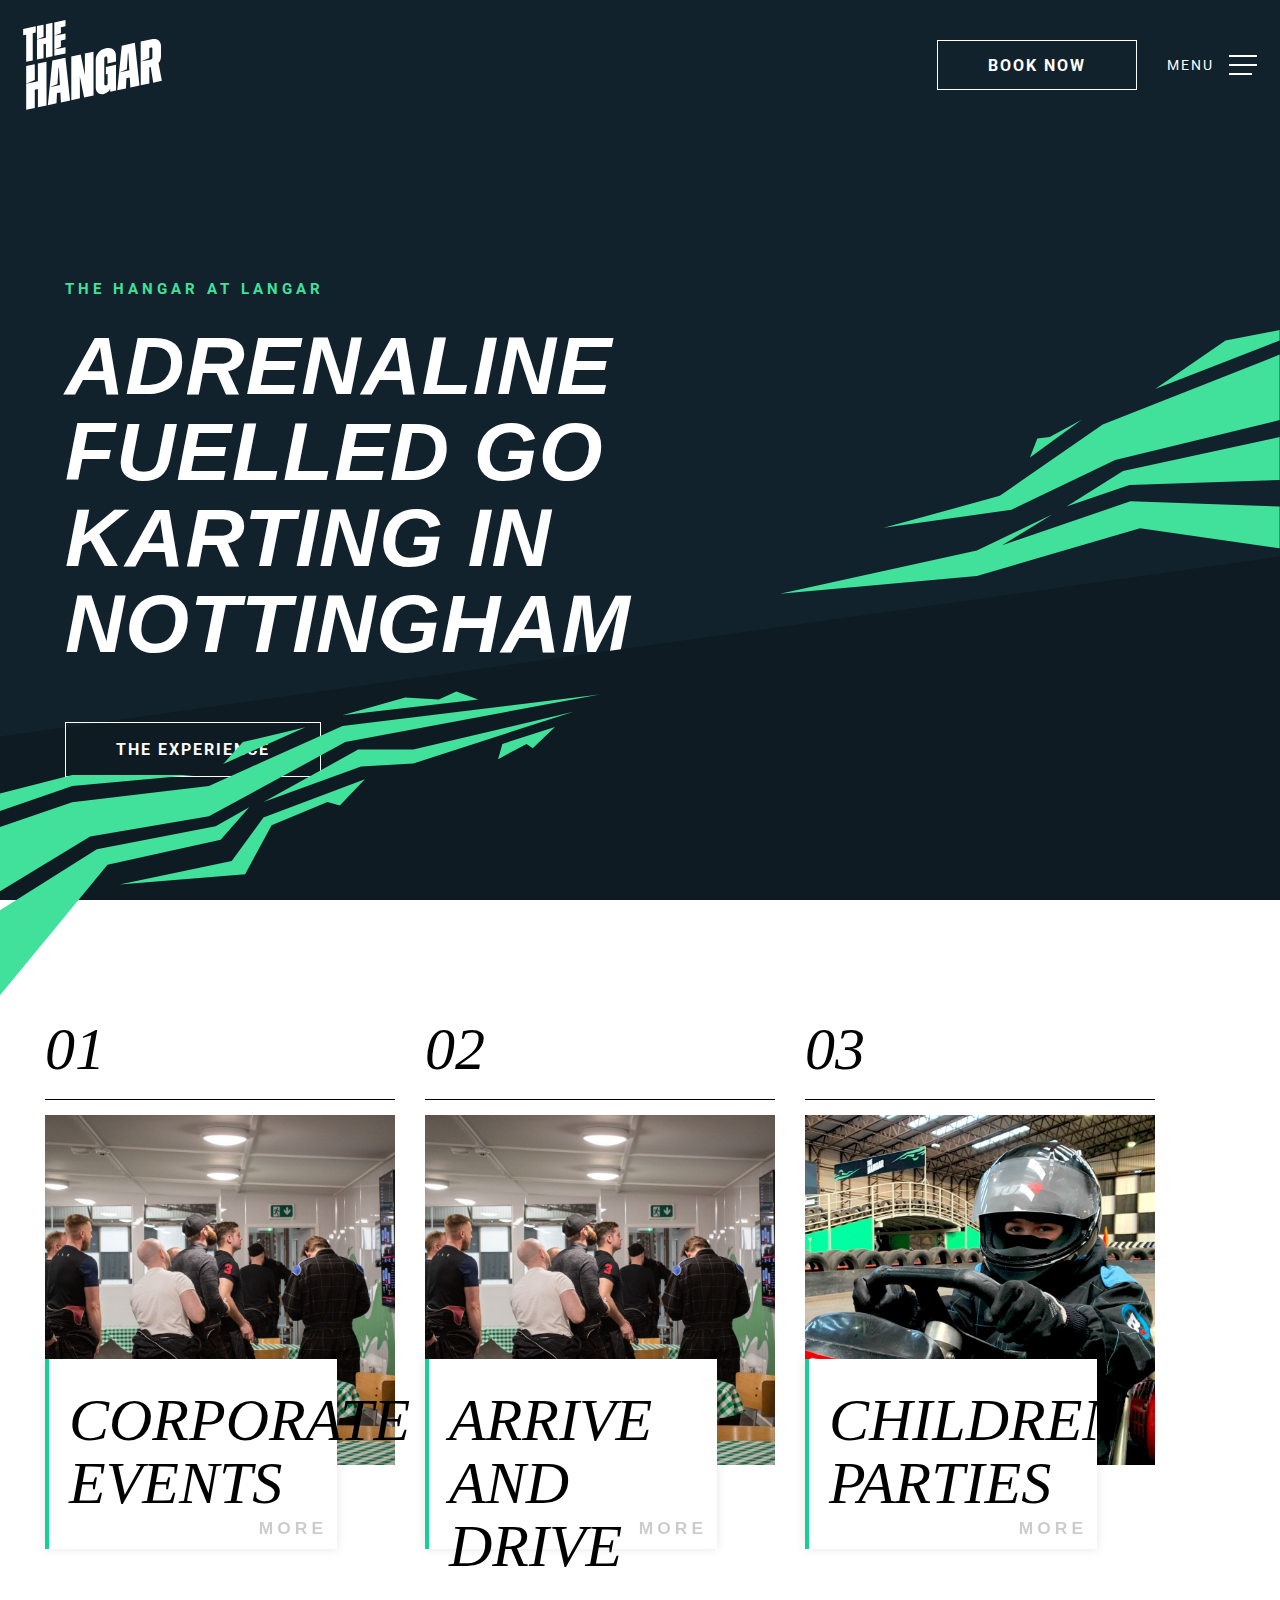
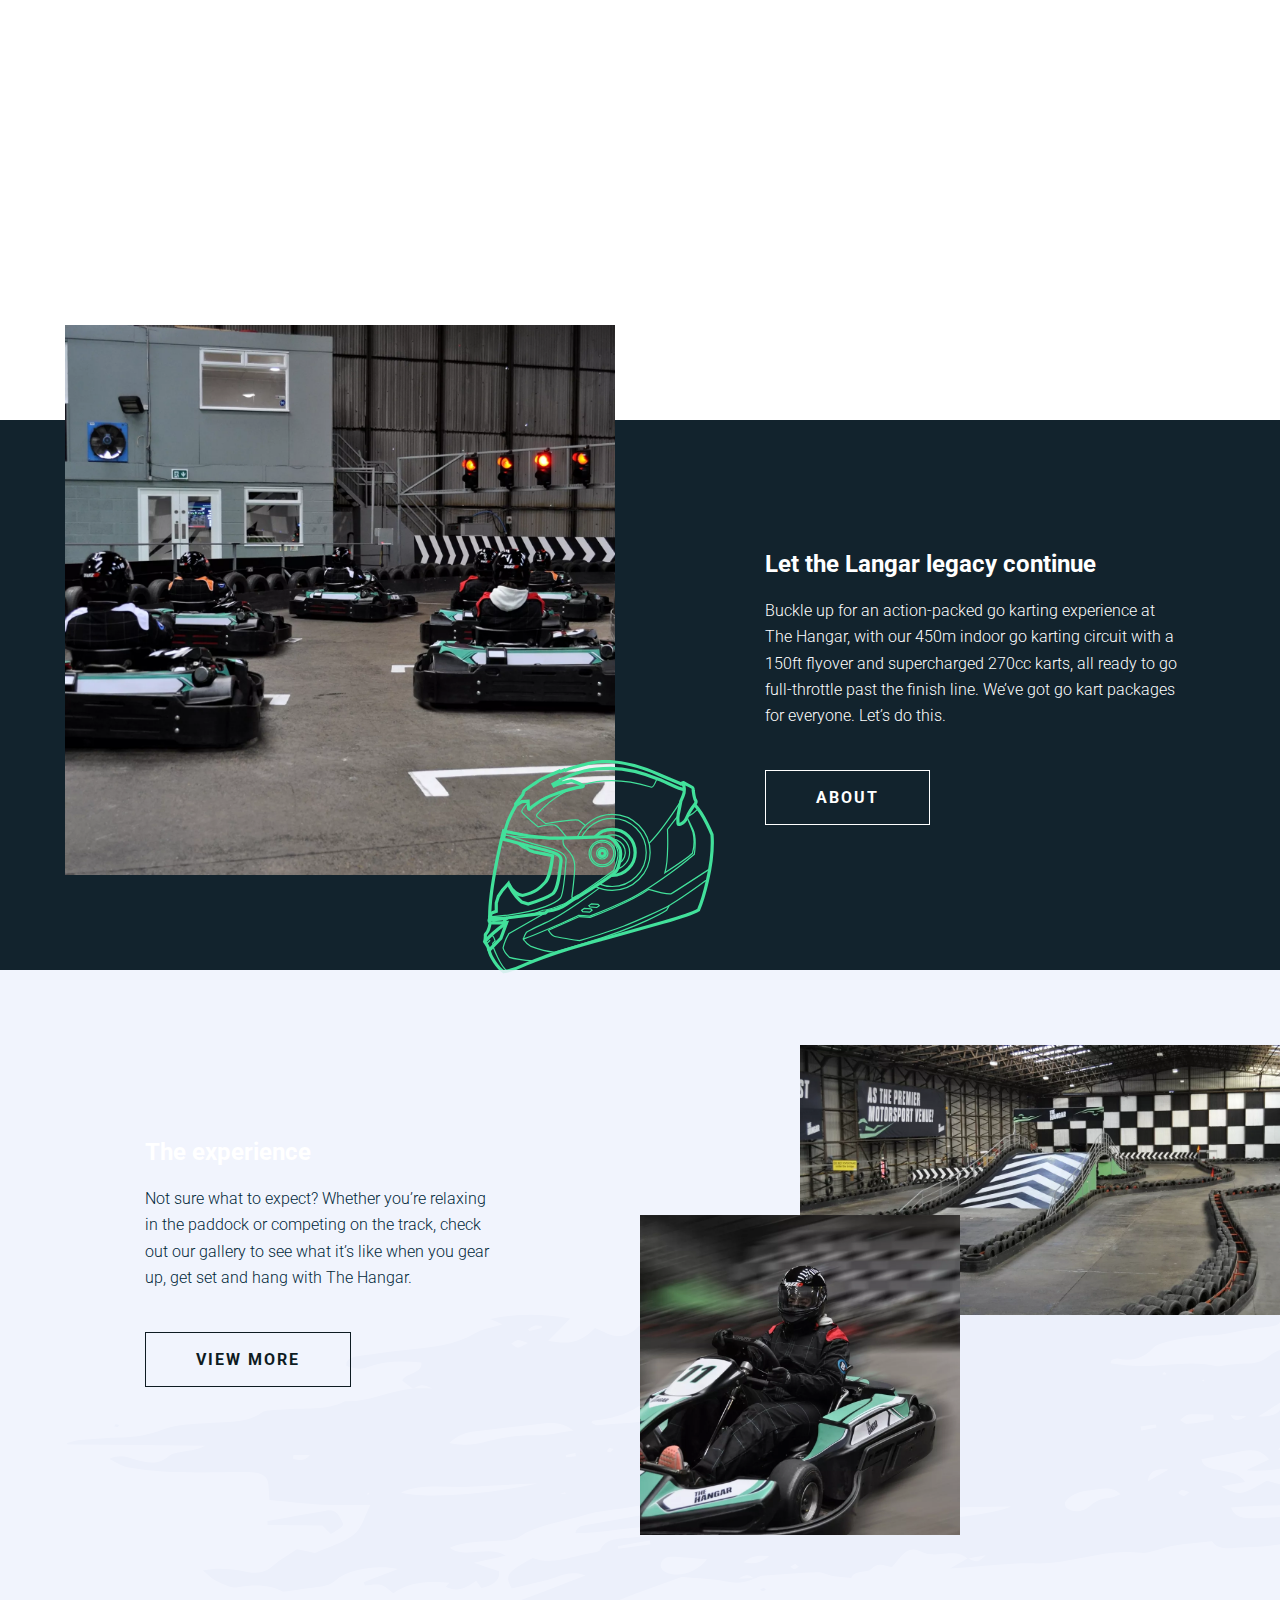
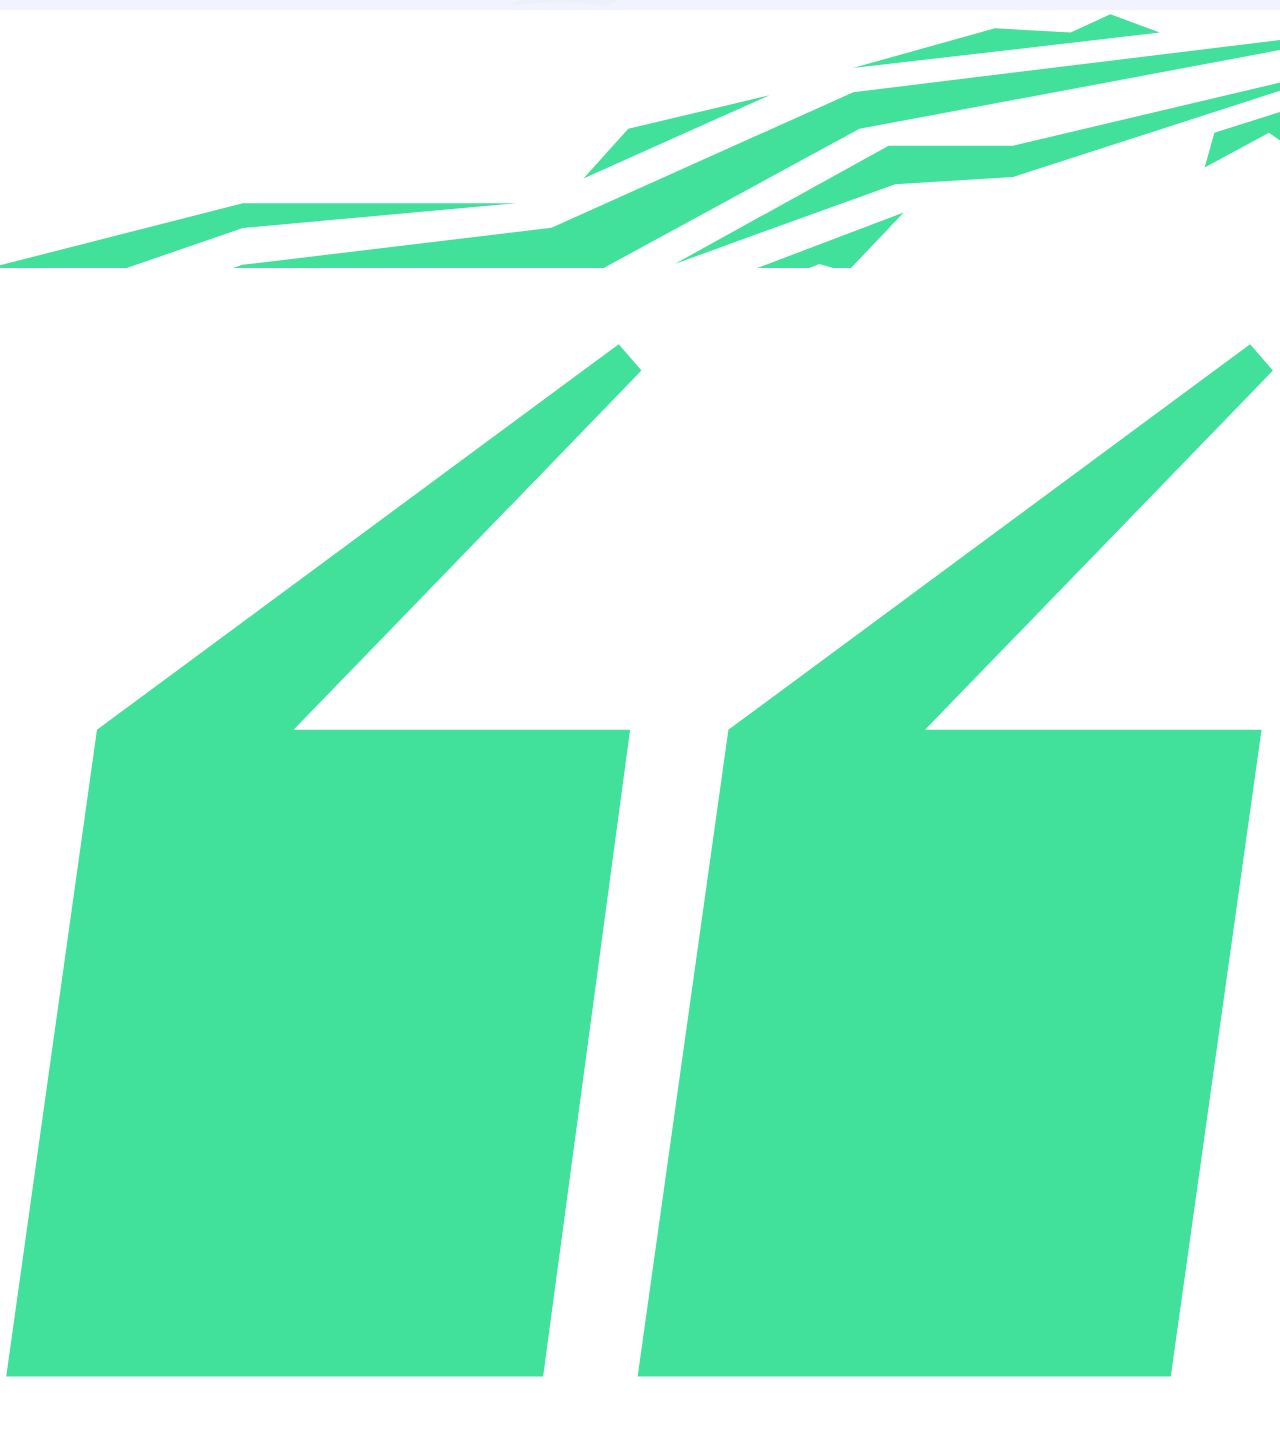
==== commit ac93ea9f: "fixed some absolute values, should be ready for responsive" ====
--- a/src/index.html
+++ b/src/index.html
@@ -111,7 +111,7 @@
                     </div>
                     <a href="#" class="lien">
                         <img src="assets/img/karting1.jpg" class="img1">
-                        <div class="titre_1">
+                        <div class="titre_1 title-container">
                             <div class="titre_2">
                                 <p class="article-title">CORPORATE EVENTS</p>
                                 <div class="more">
@@ -122,7 +122,41 @@
                     </a>
             
                 </div>
-                <div class="news2">
+                <div class="news1">
+                    <div>
+                        <p class="numero_un black-nb">02</p>
+                    </div>
+                    <a href="#" class="lien">
+                        <img src="assets/img/karting1.jpg" class="img1">
+                        <div class="titre_1 title-container">
+                            <div class="titre_2">
+                                <p class="article-title">ARRIVE AND DRIVE</p>
+                                <div class="more">
+                                    MORE
+                                </div>
+                            </div>
+                        </div>
+                    </a>
+            
+                </div>
+                <div class="news1">
+                    <div>
+                        <p class="numero_un black-nb">03</p>
+                    </div>
+                    <a href="#" class="lien">
+                        <img src="assets/img/karting3.jpg" class="img1">
+                        <div class="titre_1 title-container">
+                            <div class="titre_2">
+                                <p class="article-title">CHILDREN PARTIES</p>
+                                <div class="more">
+                                    MORE
+                                </div>
+                            </div>
+                        </div>
+                    </a>
+            
+                </div>
+                <!-- <div class="news2">
                     <div>
                         <p class="numero_deux black-nb">02</p>
                     </div>
@@ -155,7 +189,7 @@
                         </div>
                     </a>
             
-                </div>
+                </div> -->
     
 
             </div>
--- a/src/assets/css/about.css
+++ b/src/assets/css/about.css
@@ -21,10 +21,6 @@
 }
 .lien{
     text-decoration: none;
-    position: absolute;
-    margin-left: 10%;
-    margin-top: 17%;
-    width: 22%;
 }
 
 
@@ -315,13 +311,9 @@
 .numero_un{
     font-size: 350%;
     font-family: "Dharma Gothic I";
-    position: absolute;
-    z-index: 54;
-    margin-left: 10%;
-    margin-top: 10%;
     border-bottom: 1px solid black;
     width: 350px;
-    
+    margin-bottom: 15px;
 }
 
 .numero_deux{
@@ -361,4 +353,20 @@
     color: black;
     font-family: "Dharma Gothic I";
     font-size: 60px;
+    line-height: 1.05;
+    font-weight: 300;
+    padding: 30px 10px;
+    /* margin-bottom: 40px;*/
+}
+
+.title-container {
+    box-shadow: 0 0 10px 0 rgb(0 0 0 / 10%)
+}
+
+.news-container {
+    display: flex;
+    margin: 0 auto;
+    max-width: 1250px;
+    padding: 0 30px;
+    gap: 30px;
 }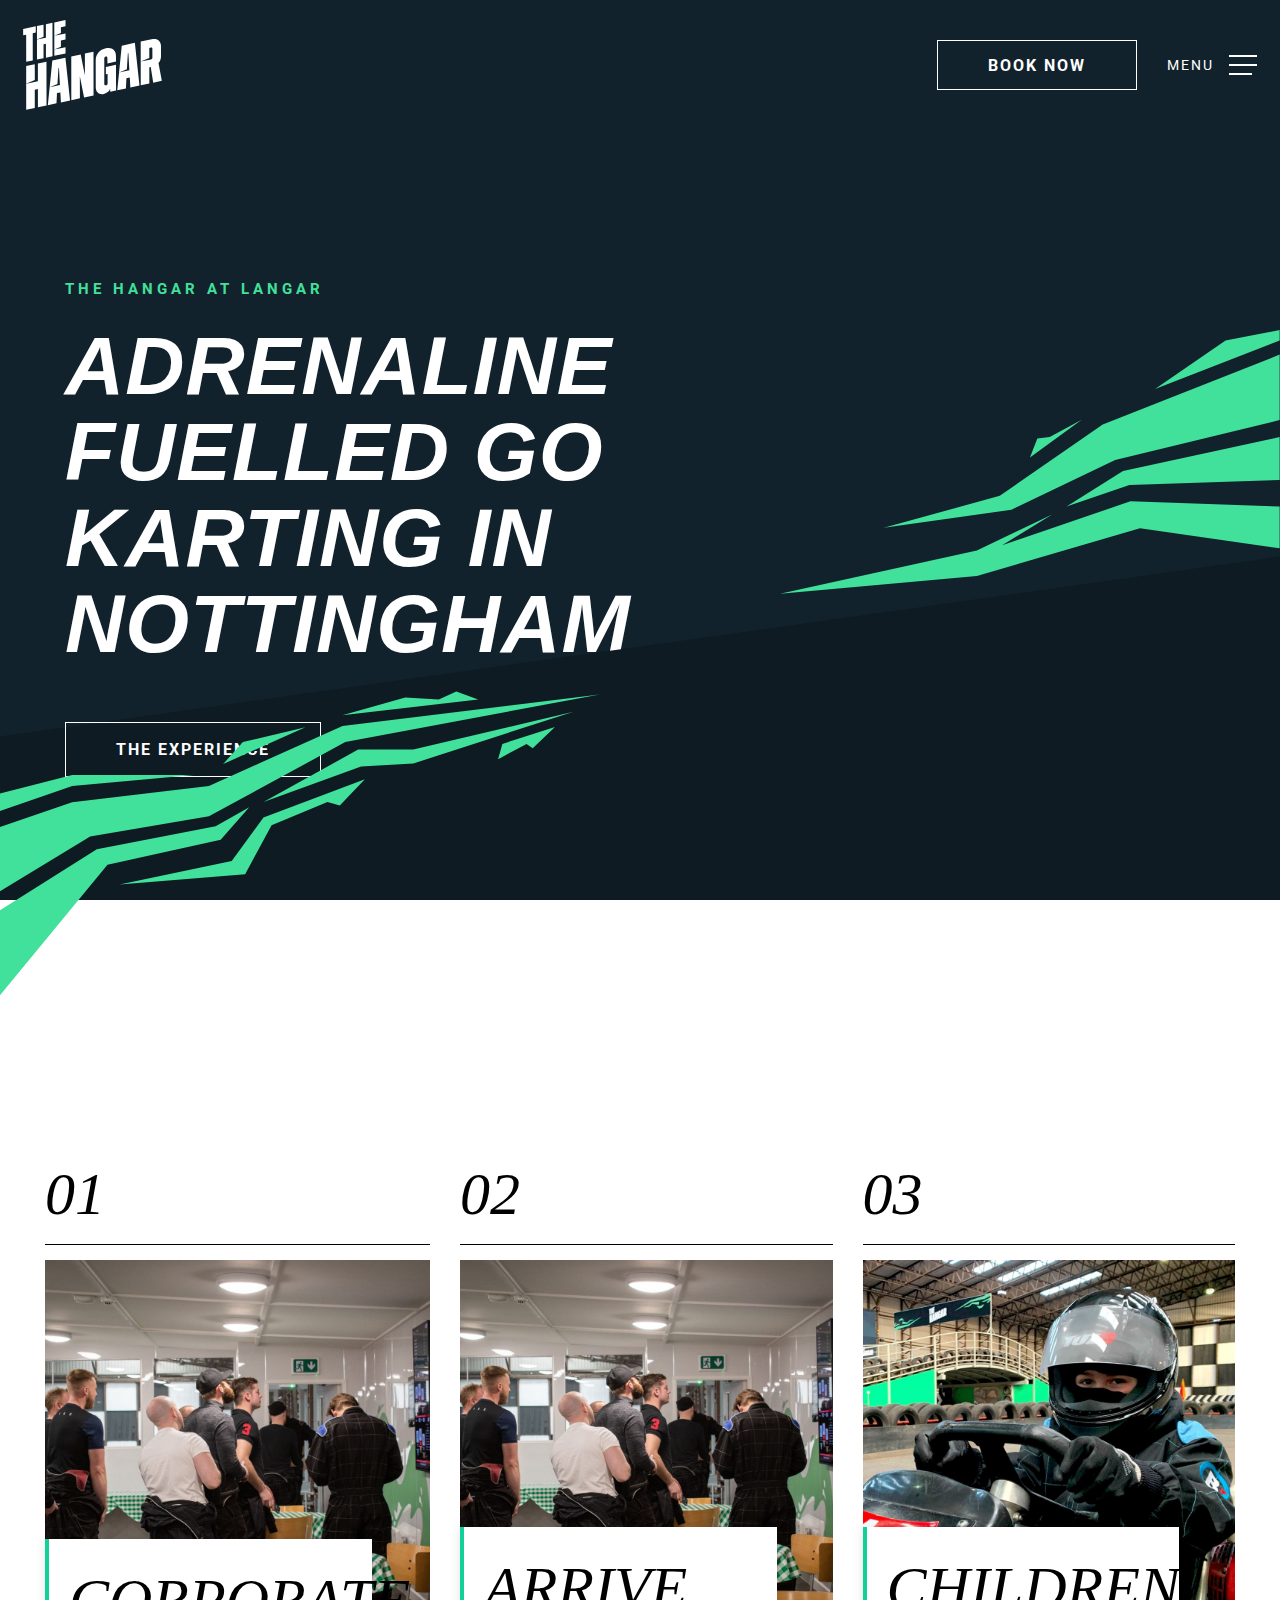
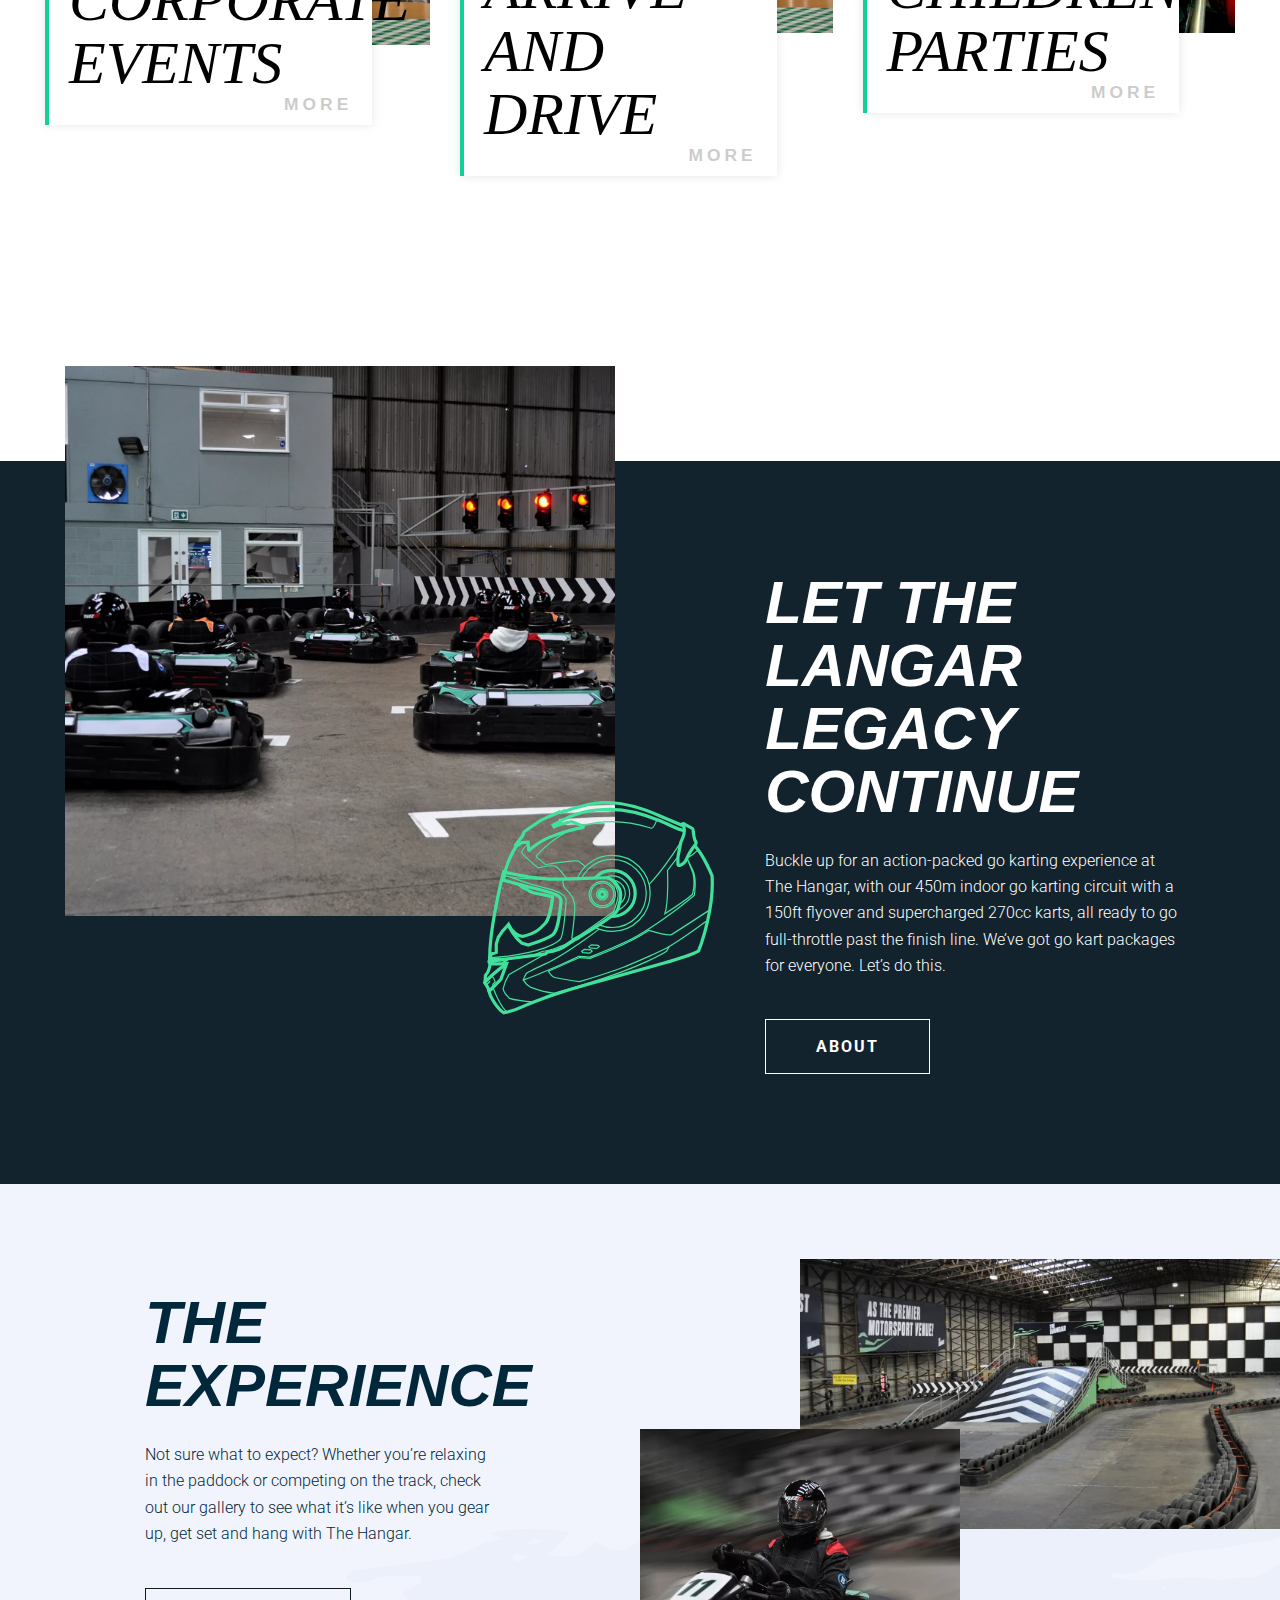
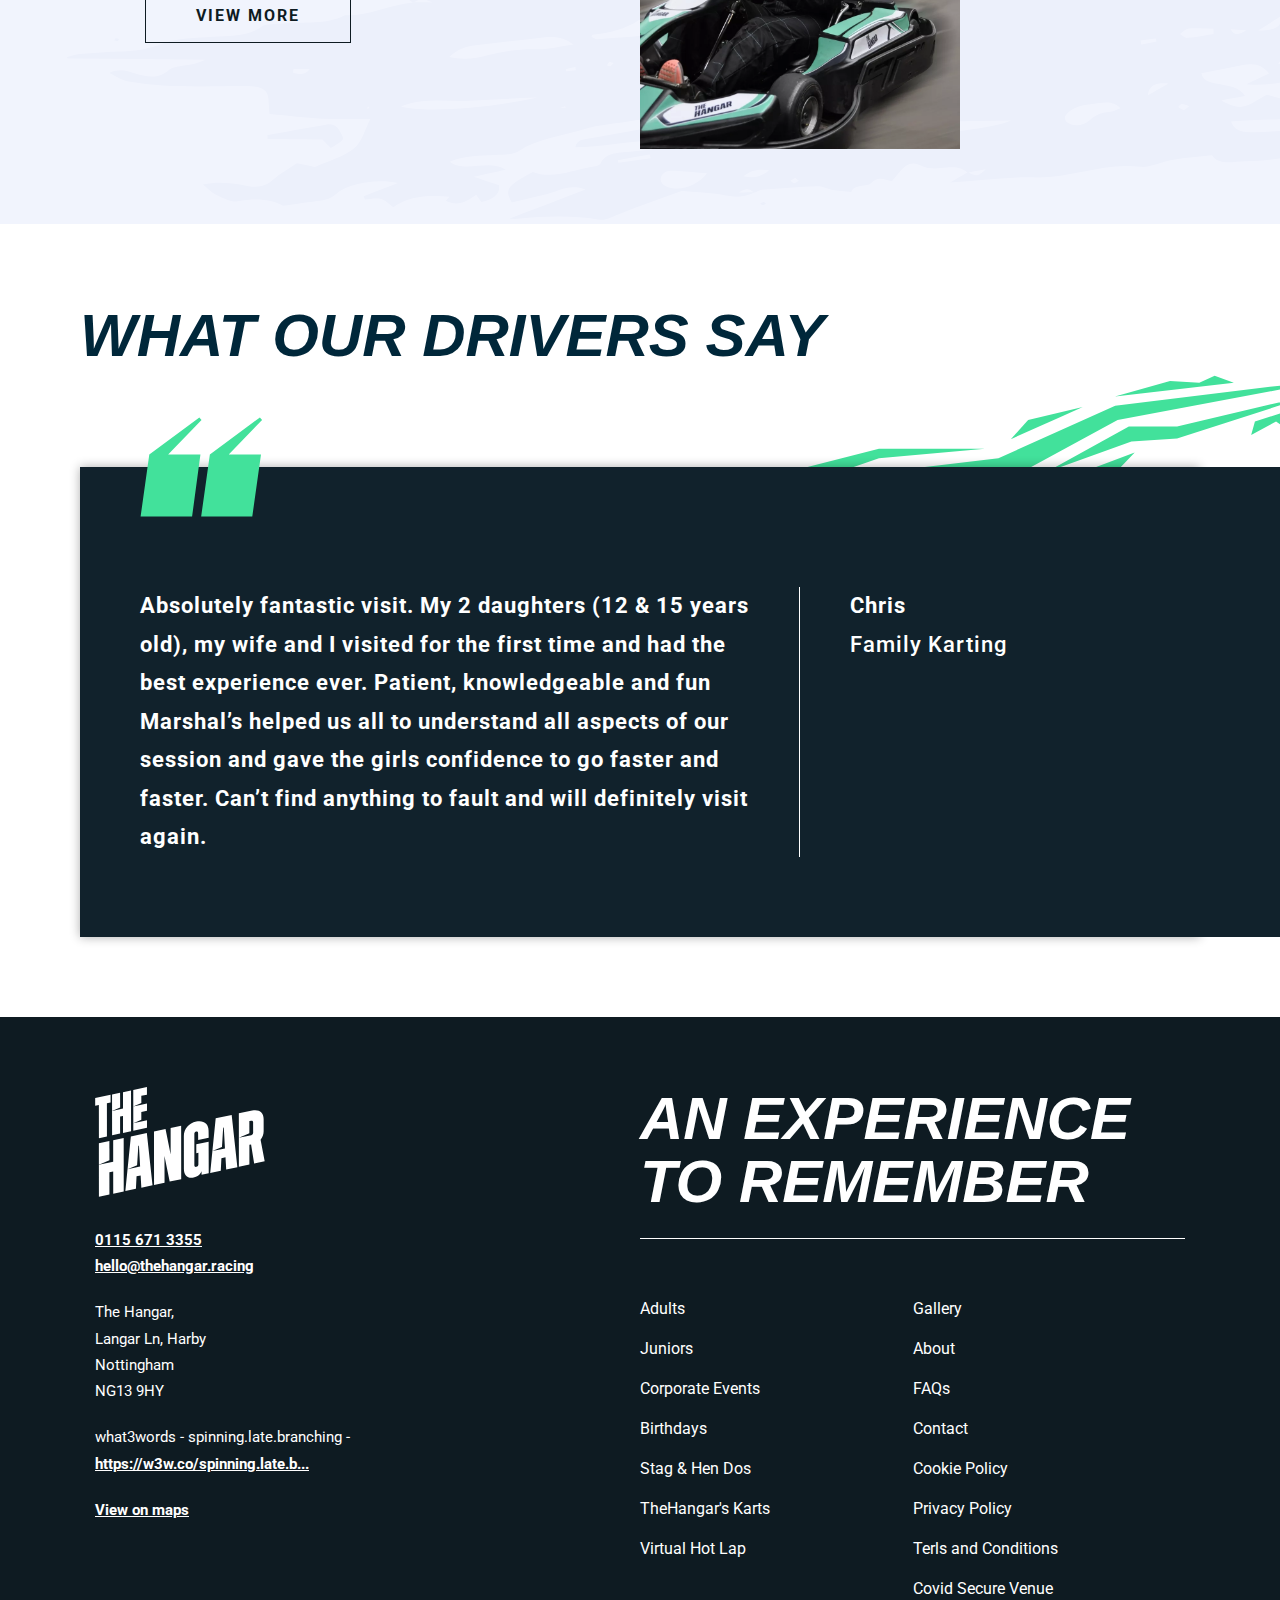
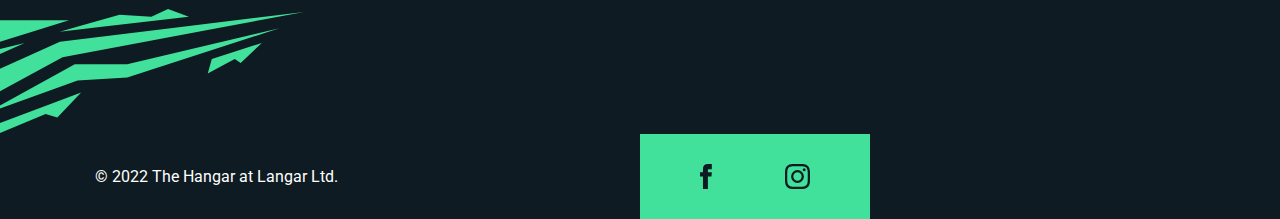
==== commit de1461d9: "added fully responsive footer (Matteo's work)" ====
--- a/src/index.html
+++ b/src/index.html
@@ -7,6 +7,7 @@
     <link rel="stylesheet" href="assets/css/styles.css">
     <link rel="stylesheet" href="assets/css/main.css">
     <link rel="stylesheet" href="assets/css/about.css">
+    <link rel="stylesheet" href="assets/css/footer.css">
     <title>GESTION DE PROJET</title>
     <link rel="preconnect" href="https://fonts.googleapis.com">
 <link rel="preconnect" href="https://fonts.gstatic.com" crossorigin>
@@ -270,7 +271,50 @@
             </div>
         </section>
     </main>
-    <footer></footer>
+    <footer>
+        <div class="footer-decoration">
+            <svg viewBox="0 0 287 118" xmlns="http://www.w3.org/2000/svg" xmlns:xlink="http://www.w3.org/1999/xlink"><g fill="none" fill-rule="evenodd"><g><g mask="url(#h)" fill="#42E19B"><path d="M263.733 18.175L120.078 52.196H70.59l-84.949 46.927L73.214 67.46l46.864-2.844zM247.174 32.001l-47.2 15.087-3.858 13.714 17.1-9.186 8.429-4.528 5.548 3.894zM178.298 7.25L56.378 21.362 112.87 5.539l30.027 1.711L158.651 0z"></path><path d="M-316 144.13l129.958-44.626 122.764-14.74L56.56 30.969 287.283 2.702 59.045 45.469l-122.323 66.57-106.584 18.238L-316 218.674zM76.586 78.745L-14.36 113.15l-28.473 38.953-100.634 21.119 112.66-9.28 23.723-43.898 50.127-20.92 11.079 3.242z"></path><path d="M23.27 32.179L2.146 41.62l-52.744 23.577L-32.8 45.406zM65.128 10.68L-39.5 43.02l16.677-32.34z"></path></g></g></g></svg>
+        </div>
+        <div class="footer-container">
+            <div class="top">
+                <div class="footer1">
+                    <div class="banner"><svg viewBox="0 0 139 90" xmlns="http://www.w3.org/2000/svg" xmlns:xlink="http://www.w3.org/1999/xlink"><g fill="none" fill-rule="evenodd"><path fill="#FFF" fill-rule="nonzero" d="M11.763 44.238l-8.604 1.84.018 17.613 8.653-3.67z"></path><path fill="#FFF" fill-rule="nonzero" d="M14.87 43.573l.019 17.615-6.87 1.471-4.842 1.032.028 26.116 8.603-1.84-.028-18.24 3.107-.664.028 18.239 8.605-1.84-.047-43.73zM29.33 40.48l-4.496 44.702 8.663-1.853.499-10.228 3.346-.716.578 10 9.142-1.957-4.646-42.746L29.33 40.48zM26.632 67.3l7.822-3.323.758-12.073.235-3.738.519-.111.203 3.642.742 13.401-10.28 2.201zM82.875 46.895l.015 7.37 1.733-.37-.029 9.504c.013.935-.636 1.699-1.593 1.904-1.015.217-1.68-.266-1.694-1.2l-.009-25.742c-.012-.934.637-1.698 1.533-1.889.896-.192 1.56.29 1.514 1.239l.087 5.667 8.605-1.84-.087-5.668c.052-5.884-4.026-8.886-10.121-7.583-6.095 1.304-10.141 6.045-10.135 11.917L72.74 67c-.002 5.248 3.211 7.999 7.99 6.975 2.63-.561 4.971-2.067 5.977-4.104l.464-1.022.04 2.99 5.856-1.253-.093-25.849-10.099 2.16zM98.757 25.626L96.06 52.447l7.823-3.322.756-12.073.235-3.736.519-.111.202 3.642.742 13.401-10.277 2.2-1.798 17.88 8.664-1.853.498-10.23 3.347-.716.576 10 9.142-1.957-4.646-42.746zM135.48 43.076c1.606-1.842 2.533-4.228 2.52-6.912l-.014-9.995c-.024-5.37-3.74-8.135-9.356-6.935l-10.934 2.34.02 19.99 8.599-3.65-.015-9.996 1.553-.332c.896-.193 1.563.292 1.514 1.238l.03 8.617c.025.995-.624 1.758-1.52 1.95l-10.163 2.175.024 23.739 8.605-1.84-.012-16.12 1.374-.294 2.522 15.582 8.605-1.84-3.351-17.717zM3.195 41.854l6.58-1.407-.033-27.18 3.015-.645v-6.26L.147 9.062v6.26l3.016-.647zM20.559 38.14l-.023-13.947 2.376-.51.022 13.949 6.578-1.407-.032-33.44-6.58 1.409.014 13.47-5.254 1.125-3.701.79.02 19.968z"></path><path fill="#FFF" fill-rule="nonzero" d="M20.524 4.7l-6.58 1.41.015 13.467 6.616-2.797zM13.959 19.58v-.003l-.017.006zM37.936 13.064l-.05-5.817 4.615-.988V0L31.306 2.394l.014 13.472zM42.534 33.438V27.18l-11.2 2.396 6.584-2.793-.02-6.304 4.636-.991v-6.02L31.32 15.866l.02 19.968zM61.892 33.513V55.28L57.71 34.407l-9.44 2.02.045 43.73 8.604-1.84-.08-21.953L61.1 77.422l9.44-2.02-.045-43.73z"></path></g></svg></div>
+                    <div class="contact-info">
+                        <div>
+                            <span><a href="tel:0115 671 3355">0115 671 3355</a></span>
+                            <span><a href="mailto:hello@thehangar.racing">hello@thehangar.racing</a></span>
+                        </div>
+
+
+                            <span>The Hangar,<br>Langar Ln, Harby<br>Nottingham<br>NG13 9HY</span>
+                            <span>what3words - spinning.late.branching - <br><a href="https://w3w.co/spinning.late.branching">https://w3w.co/spinning.late.b...</a></span>
+                            <span><a target="_blank"href="https://g.page/thehangaratlangar?share">View on maps</a></span>
+
+                    </div>
+                </div>
+                <div class="footer2">
+                    <h2 class="titre">An experience to remember</h2>
+                    <div class="subTitre">
+                        <div class="subTitre1">Adults<br>Juniors<br>Corporate Events<br>Birthdays<br>Stag & Hen Dos<br>TheHangar's Karts<br>Virtual Hot Lap</div>
+                        <div class="subTitre2">Gallery<br>About<br>FAQs<br>Contact<br>Cookie Policy<br>Privacy Policy<br>Terls and Conditions<br>Covid Secure Venue</div>
+                    </div>
+    
+                </div>
+            
+            </div>
+            <div class="bottom">
+                <div class="copyright">© 2022 The Hangar at Langar Ltd.</div>
+                <div class="socials">
+                    <div><svg viewBox="0 0 9 19" xmlns="http://www.w3.org/2000/svg"><title>Open Facebook</title>
+                        <path d="M2.25 6.333H0V9.5h2.25V19H6V9.5h2.732L9 6.333H6v-1.32c0-.755.144-1.055.836-1.055H9V0H6.144C3.447 0 2.25 1.253 2.25 3.654v2.68z" fill="#0E1B22" fill-rule="nonzero"></path>
+                        </svg></div>
+                    <div><svg viewBox="0 0 19 19" xmlns="http://www.w3.org/2000/svg"><title>Open Instagram</title>
+                        <path d="M9.5 1.712c2.537 0 2.837.01 3.84.056 2.574.117 3.777 1.339 3.894 3.894.046 1.001.054 1.302.054 3.839s-.01 2.837-.054 3.839c-.118 2.553-1.318 3.777-3.894 3.894-1.003.046-1.302.055-3.84.055-2.537 0-2.837-.01-3.839-.055-2.58-.118-3.777-1.345-3.894-3.895-.046-1.002-.055-1.302-.055-3.839s.01-2.837.055-3.839c.118-2.554 1.317-3.777 3.894-3.894 1.002-.045 1.303-.055 3.839-.055zM9.5 0C6.92 0 6.597.011 5.584.057 2.134.215.216 2.13.058 5.583.01 6.597 0 6.92 0 9.5s.011 2.904.057 3.917c.158 3.45 2.073 5.368 5.526 5.526C6.597 18.989 6.92 19 9.5 19s2.904-.011 3.917-.057c3.447-.158 5.37-2.073 5.525-5.526C18.99 12.404 19 12.08 19 9.5s-.011-2.903-.057-3.916C18.788 2.137 16.871.216 13.418.058 12.404.01 12.08 0 9.5 0zm0 4.622a4.878 4.878 0 1 0 0 9.757 4.878 4.878 0 0 0 0-9.757zm0 8.045a3.166 3.166 0 1 1 0-6.333 3.166 3.166 0 0 1 0 6.333zm5.071-9.378a1.14 1.14 0 1 0 0 2.281 1.14 1.14 0 0 0 0-2.28z" fill="#0E1B22" fill-rule="nonzero"></path>
+                        </svg></div>
+                </div>
+            </div>
+        </div>
+    </footer>
     <script src="assets/js/script.js"></script>
 </body>
 </html>--- a/src/assets/css/styles.css
+++ b/src/assets/css/styles.css
@@ -195,9 +195,13 @@
     z-index: 2;
 }
 .test-section {
-    height: 100vh;
+    /* height: 100vh; */
     width: 100%;
     background-color: white;
+    display: flex;
+    align-items: center;
+    justify-content: center;
+    padding: 70px 0 50px;
 }
 
 h1 {
@@ -543,4 +547,147 @@
     }
 }
 
-/* NEMO */+/* NEMO */
+
+.drivers {
+    overflow-x: hidden;
+    display: flex;
+    flex-direction: column;
+    justify-content: space-evenly;
+    padding: 80px;
+    position: relative;
+    --width-max: 1230px
+
+}
+.quote-container {
+    margin: 0 auto;
+    max-width: var(--width-max);
+    background-color: var(--color-dark-blue);
+    padding: 120px 60px 80px;
+    display: flex;
+    font-size: 22px;
+    font-weight: bold;
+    letter-spacing: 1px;
+    line-height: 1.75;
+    position: relative;
+    box-shadow: 0 0 10px 0 rgb(0 0 0 / 32%);
+}
+.quote-container::after {
+    position: absolute;
+    content: "";
+    top: 0;
+    right: -100%;
+    height: 100%;
+    width: 100%;
+    background-color: var(--color-dark-blue);
+}
+.quote-decoration {
+    position: absolute;
+    height: 100px;
+    z-index: 2;
+    top: -50px;
+}
+.other-decoration {
+    position: absolute;
+    height: 100px;
+    top: 150px;
+    right: 0;
+}
+.quote-left {
+    width: 66%;
+    padding-right: 50px;
+    border-right: 1px solid white;
+}
+.quote-right {
+    padding-left: 50px;
+    flex: 1;
+    display: flex;
+    flex-direction: column;
+}
+.stars-container {
+    height: 23px;
+    display: block;
+    margin-top: 20px;
+}
+.bold-default {
+    font-weight: 500;
+}
+.stars-container img {
+    max-height: 100%;
+    display: block;
+}
+.drivers h2 {
+    margin: 0 auto;
+    max-width: var(--width-max);
+    margin-bottom: 100px;
+}
+
+@media screen and (max-width: 1250px) {
+    .drivers {
+        --width-max: 900px
+    }
+    .quote-container {
+        font-size: 19px;
+    }
+}
+@media screen and (max-width: 950px) {
+    .drivers {
+        --width-max: 650px
+    }
+    .quote-container {
+        font-size: 19px;
+        padding: 100px 30px 65px;
+    }
+    .quote-left {
+        width: 75%;
+    }
+    .quote-right {
+        padding-left: 50px;
+    }
+}
+
+@media screen and (max-width: 750px) {
+    .drivers {
+        --width-max: 100%;
+        padding: 60px 30px;
+        padding-right: 0;
+        
+    }
+    .quote-container {
+        flex-direction: column;
+        margin: 0;
+    }
+    .quote-right, .quote-left {
+        padding: 0;
+        width: 100%;
+    }
+    .quote-left {
+        padding-bottom: 20px;
+        border-right: 0px transparent;
+        border-bottom: 1px solid white;
+    }
+    .quote-right {
+        margin-top: 20px;
+    }
+    .other-decoration {
+        height: 75px;
+        top: 138px;
+    }
+}
+@media screen and (max-width: 550px) {
+    .quote-container {
+        font-size: 18px;
+        padding: 65px 20px 65px;
+    }
+    .quote-decoration {
+        height: 50px;
+        top: -27px;
+    }
+    .drivers h2 {
+        margin-bottom: 60px;
+    }
+    .other-decoration {
+        height: 50px;
+        top: 120px;
+    }
+}
--- a/src/assets/css/main.css
+++ b/src/assets/css/main.css
@@ -34,7 +34,7 @@
     bottom:-100px;
     right:-100px;
 }
-.h2{
+h2{
     font-size: 60px;
     font-family: "Dharma Gothic I",sans-serif;
     font-weight: 700;
@@ -80,7 +80,7 @@
     background-position: bottom right;
     display: flex;
 }
-.h3{
+h2{
     color: #00273a;
     font-size: 60px;
     font-family: "Dharma Gothic I"  ,sans-serif;
@@ -222,7 +222,7 @@
 }
 
 @media screen and (max-width: 1250px) {
-    p.h3 {
+    h2 {
         font-size: 55px;
     }
     p.p2 {
@@ -278,7 +278,7 @@
     .inner2-content {
         padding: 0 25px 75px;
     }
-    p.h3 {
+    h2 {
         font-size: 48px;
     }
     .about {
@@ -299,4 +299,7 @@
 }
 .icon svg {
     max-width: 100%;
+}
+.about-section h2 {
+    color: white;
 }--- a/src/assets/css/about.css
+++ b/src/assets/css/about.css
@@ -26,8 +26,8 @@
 
 
 .img1{
-    width: 350px;
-    height: 350px;
+    width: 100%;
+    aspect-ratio: 1;
 }
 .lien .img1{
     transition: transform .3s,opacity .3s;
@@ -37,7 +37,6 @@
 
 
 .lien .titre_2{
-    z-index: 5054005;
     font-family: "Dharma Gothic I";
     font-style: italic;
     font-size: 58px;
@@ -47,9 +46,7 @@
 }
 
 .lien .titre_1{
-    width: 292px;
-    z-index: 50000000;
-    height: 190px;
+    width: 85%;
     margin-top: -120px;
     background-color: white;
     color: black;
@@ -61,7 +58,6 @@
     position: absolute;
     content: "";
     top: 0;
-    z-index: -500;
     left: 0;
     width: 0;
     height: 100%;
@@ -72,9 +68,6 @@
     width: 100%;
 }
 .lien:hover .titre_1{
-    width: 292px;
-    z-index: 50000000;
-    height: 190px;
     margin-top: -120px;
     background-color: white;
     color: black;
@@ -85,7 +78,6 @@
     position: absolute;
     content: "";
     top: 0;
-    z-index: -500;
     left: 0;
     width: 0;
     height: 100%;
@@ -129,7 +121,6 @@
 
 
 .lien2 .titre_2{
-    z-index: 5054005;
     font-family: "Dharma Gothic I";
     font-style: italic;
     font-size: 58px;
@@ -140,7 +131,6 @@
 
 .lien2 .titre_1{
     width: 292px;
-    z-index: 50000000;
     height: 190px;
     margin-top: -120px;
     background-color: white;
@@ -153,7 +143,6 @@
     position: absolute;
     content: "";
     top: 0;
-    z-index: -500;
     left: 0;
     width: 0;
     height: 100%;
@@ -165,7 +154,6 @@
 }
 .lien2:hover .titre_1{
     width: 292px;
-    z-index: 50000000;
     height: 190px;
     margin-top: -120px;
     background-color: white;
@@ -177,7 +165,6 @@
     position: absolute;
     content: "";
     top: 0;
-    z-index: -500;
     left: 0;
     width: 0;
     height: 100%;
@@ -222,7 +209,6 @@
 
 
 .lien3 .titre_2{
-    z-index: 5054005;
     font-family: "Dharma Gothic I";
     font-style: italic;
     font-size: 58px;
@@ -233,7 +219,6 @@
     
 }
 .lien3 .titre_2{
-    z-index: 5054005;
     font-family: "Dharma Gothic I";
     font-style: italic;
     font-size: 58px;
@@ -242,7 +227,6 @@
 
 .lien3 .titre_1{
     width: 292px;
-    z-index: 50000000;
     height: 190px;
     margin-top: -120px;
     background-color: white;
@@ -255,7 +239,6 @@
     position: absolute;
     content: "";
     top: 0;
-    z-index: -500;
     left: 0;
     width: 0;
     height: 100%;
@@ -267,7 +250,6 @@
 }
 .lien3:hover .titre_1{
     width: 292px;
-    z-index: 50000000;
     height: 190px;
     margin-top: -120px;
     background-color: white;
@@ -279,7 +261,6 @@
     position: absolute;
     content: "";
     top: 0;
-    z-index: -500;
     left: 0;
     width: 0;
     height: 100%;
@@ -312,7 +293,7 @@
     font-size: 350%;
     font-family: "Dharma Gothic I";
     border-bottom: 1px solid black;
-    width: 350px;
+    width: 100%;
     margin-bottom: 15px;
 }
 
@@ -320,7 +301,6 @@
     font-size: 350%;
     font-family: "Dharma Gothic I";
     position: absolute;
-    z-index: 54;
     margin-left: 36.8%;
     margin-top: 10%;
     border-bottom: 1px solid black;
@@ -332,7 +312,6 @@
     font-size: 350%;
     font-family: "Dharma Gothic I";
     position: absolute;
-    z-index: 54;
     margin-left: 63.4%;
     margin-top: 10%;
     border-bottom: 1px solid black;
@@ -348,6 +327,7 @@
     color: black;
     font-size: 60px;
     font-style: italic;
+    max-width: 100%;
 }
 .article-title {
     color: black;
@@ -364,9 +344,66 @@
 }
 
 .news-container {
+
     display: flex;
     margin: 0 auto;
     max-width: 1250px;
     padding: 0 30px;
     gap: 30px;
+    justify-content: space-evenly;
+    padding-bottom: 75px;
+    margin-top: 75px;
+}
+
+.news1 {
+    max-width: 385px;
+}
+
+@media screen and (max-width: 1250px) {
+    .news1 {
+        max-width: 275px;
+    }
+    .article-title {
+        font-size: 55px;
+    }
+    .test-section {
+        padding: 50px 0 20px;
+    }
+}
+@media screen and (max-width: 950px) {
+    .news1 {
+        max-width: 275px;
+    }
+    .black-nb {
+        font-size: 55px;
+    }
+    .news-container {
+        max-width: 730px;
+        flex-wrap: wrap;
+        justify-content: space-between;
+        row-gap: 10px;
+    }
+    .news1 {
+        max-width: 314px;
+    }
+    .test-section, .news-container {
+        padding-bottom: 0;
+    }
+}
+@media screen and (max-width: 750px) {
+    .news-container {
+        flex-direction: column;
+        max-width: 100%;
+    }
+    .news1 {
+        max-width: 100%;
+    }
+    .article-title {
+        font-size: 48px;
+    }
+}
+
+.title-container :first-child {
+    position: relative;
+    z-index: 5;
 }--- a/src/assets/css/footer.css
+++ b/src/assets/css/footer.css
@@ -0,0 +1,162 @@
+@font-face {
+    font-family: 'Dharma';
+    src: url('DharmaGothicE_ExBold_R.otf')
+}
+
+.footer0 {
+    display: flex;
+    flex-direction: column;
+    border: 1px solid;
+    width: 100%;
+    height: 50em;
+}
+
+.top {
+    display: flex;
+    flex-direction: row;
+    justify-content: space-evenly;
+}
+
+.footer1 {
+    display: flex;
+    flex-direction: column;
+}
+
+.banner {
+    height: 110px;
+    margin-bottom: 30px;
+}
+
+.randomText1 {
+    margin-top: 2em;
+    font-size: 1em;
+    color: white;
+}
+
+
+.footer2 {
+    display: flex;
+    flex-direction: column;
+}
+
+.titre {
+    color: white;
+    font-weight: bold;
+}
+
+.subTitre {
+    width: 100%;
+    border-top: 1px solid white;
+    color: white;
+    display: flex;
+    flex-direction: row;
+    /* margin-top: 2em; */
+    padding-top: 50px;
+    line-height: 2.5;
+}
+
+.subTitre1, .subTitre2 {
+    width: 50%;
+}
+
+.bottom {
+    display: flex;
+    flex-direction: row;
+    padding-top: 125px;
+}
+
+
+.copyright {
+    color: white;
+    height: 85px;
+    display: flex;
+    align-items: center;
+}
+
+.footer-container {
+    max-width: 1250px;
+    flex-direction: column;
+    display: flex;
+    margin: 0 auto;
+    padding: 0 25px;
+}
+footer {
+    background-color: #0E1B22;
+    position: relative;
+    padding: 70px;
+    padding-bottom: 0;
+}
+.footer1, .footer2 {
+    width: 50%;
+}
+
+footer .contact-info {
+    flex-direction: column;
+    gap: 20px;
+
+}
+.footer-decoration {
+    position: absolute;
+    height: 125px;
+    bottom: 85px;
+    left: 0;
+}
+
+.copyright, .socials {
+    width: 50%;
+}
+.socials {
+    height: 85px;
+    width: 230px;
+    background-color: var(--color-light-green);
+    display: flex;
+    align-items: center;
+    justify-content: space-evenly;
+}
+.socials svg {
+    max-height: 100%;
+}
+.socials div {
+    height: 25px;
+    width: 25px;
+}
+
+@media screen and (max-width: 950px) {
+    .footer-container {
+        max-width: 720px;
+    }
+    .banner {
+        max-height: 65px;
+        margin-bottom: 40px;
+    }
+    .contact-info, .subTitre{
+        font-size: 14px !important;
+    }
+}
+@media screen and (max-width: 750px) {
+    .top {
+        max-width: 720px;
+        flex-direction: column;
+        gap: 30px;
+    }
+    .footer1, .footer2 {
+        width: 100%;
+    }
+    footer {
+        padding: 40px 0;
+    }
+    /* .banner {
+        max-height: 65px;
+        margin-bottom: 40px;
+    }
+    .contact-info, .subTitre{
+        font-size: 14px;
+    } */
+    .footer-decoration {
+        height:50px;
+        bottom: 135px;
+    }
+    .bottom {
+        padding-top: 50px;
+    }
+}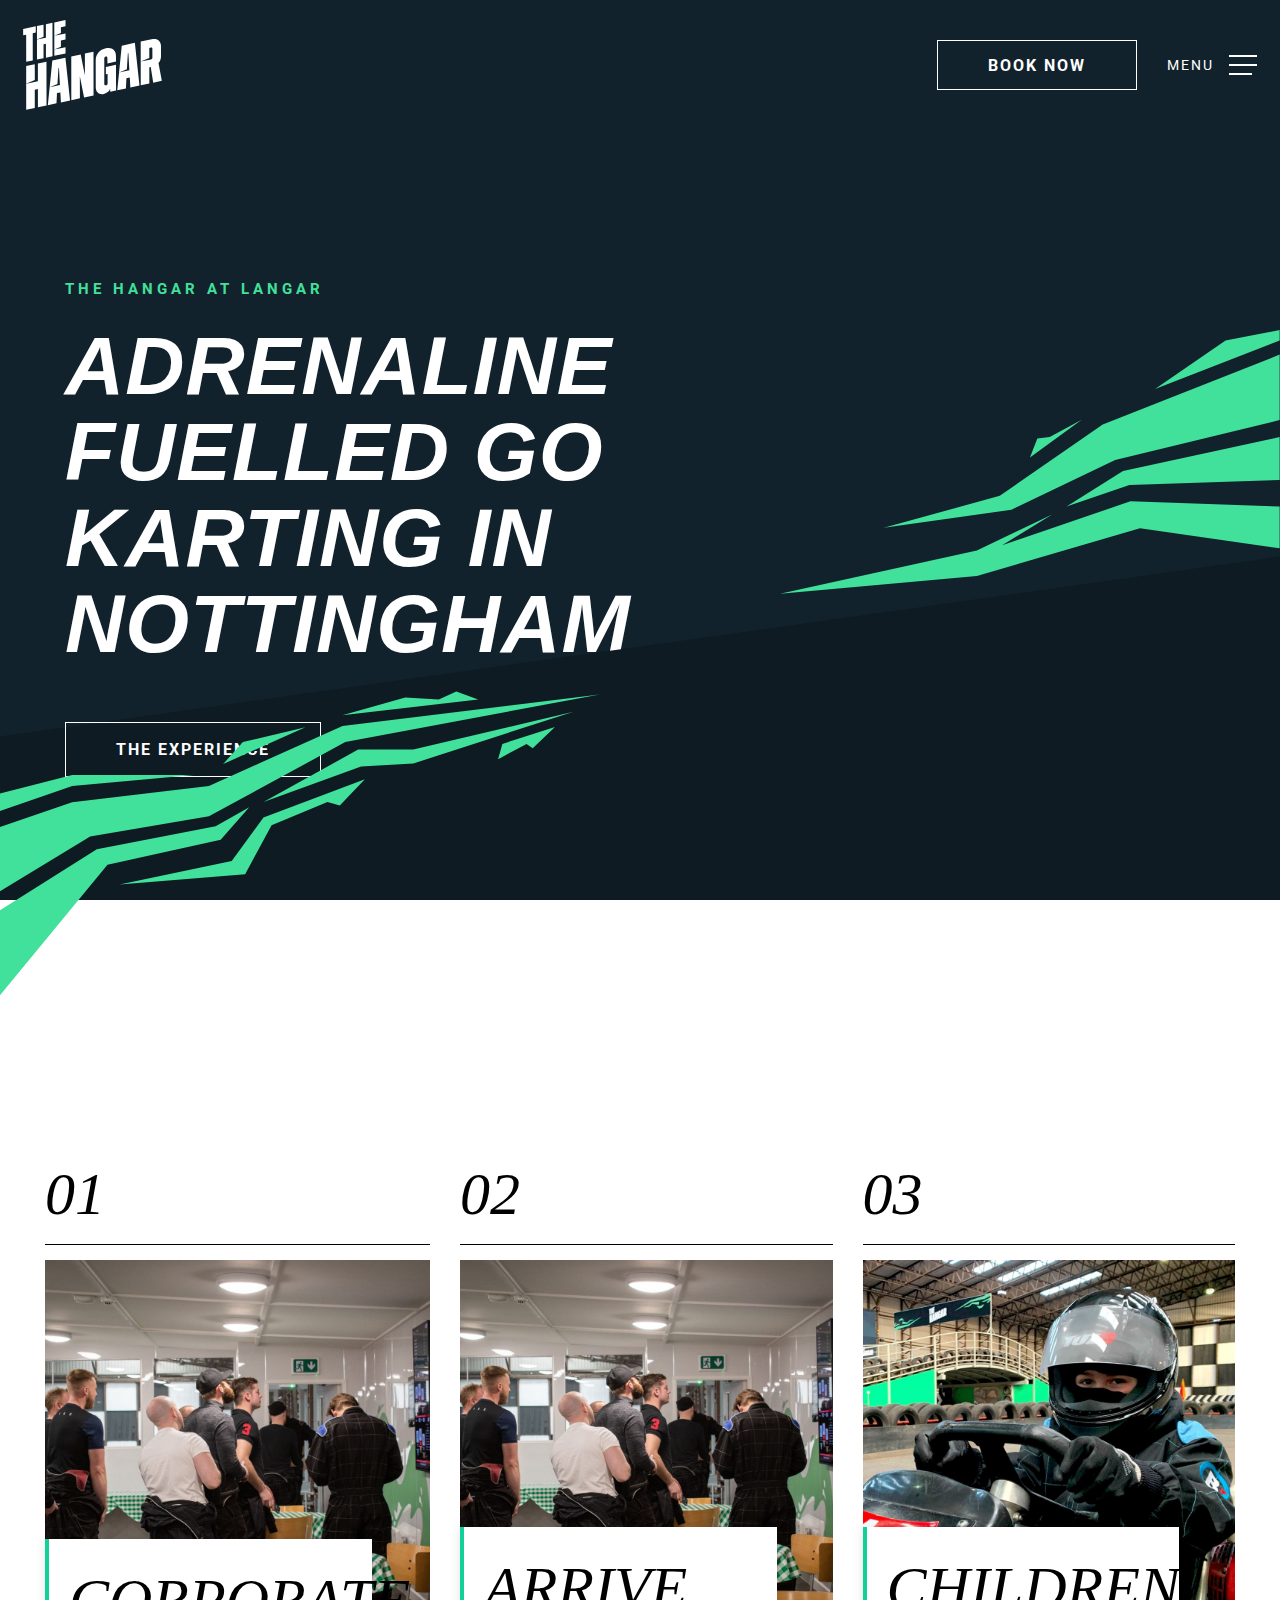
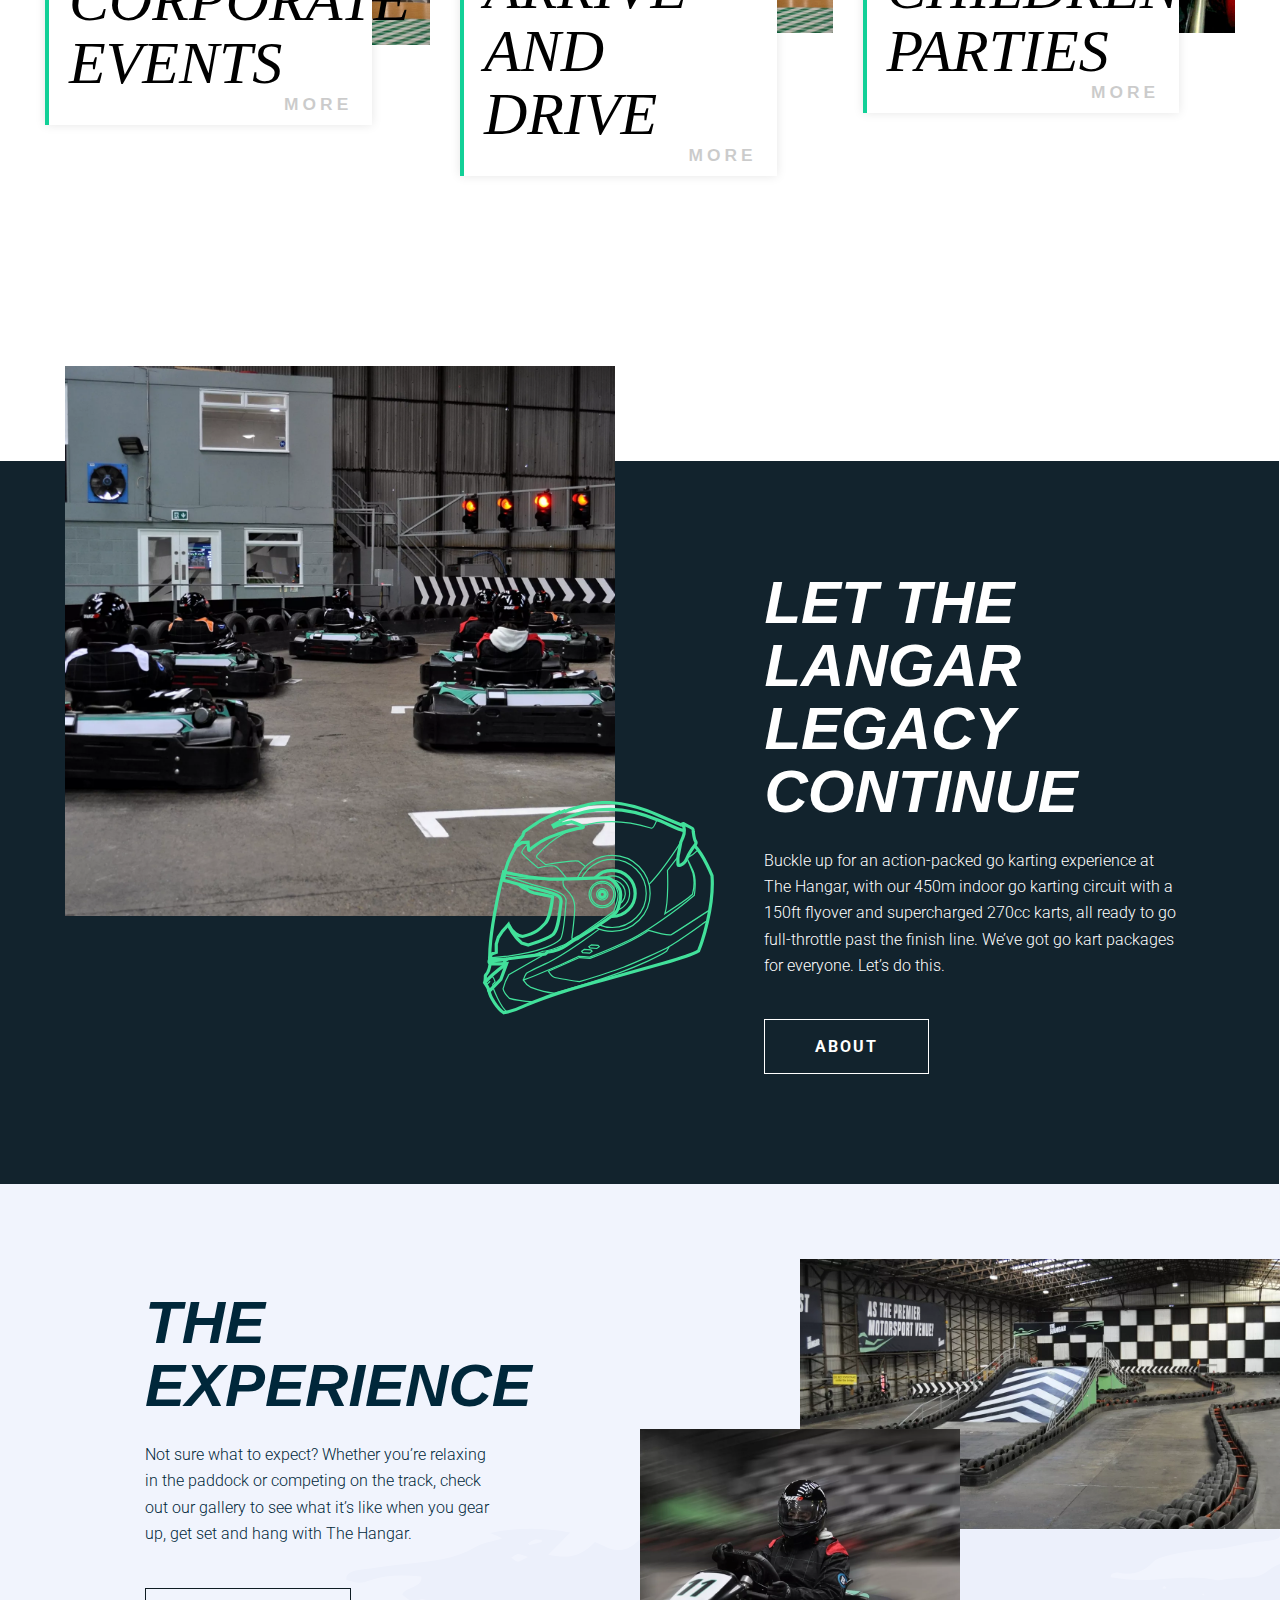
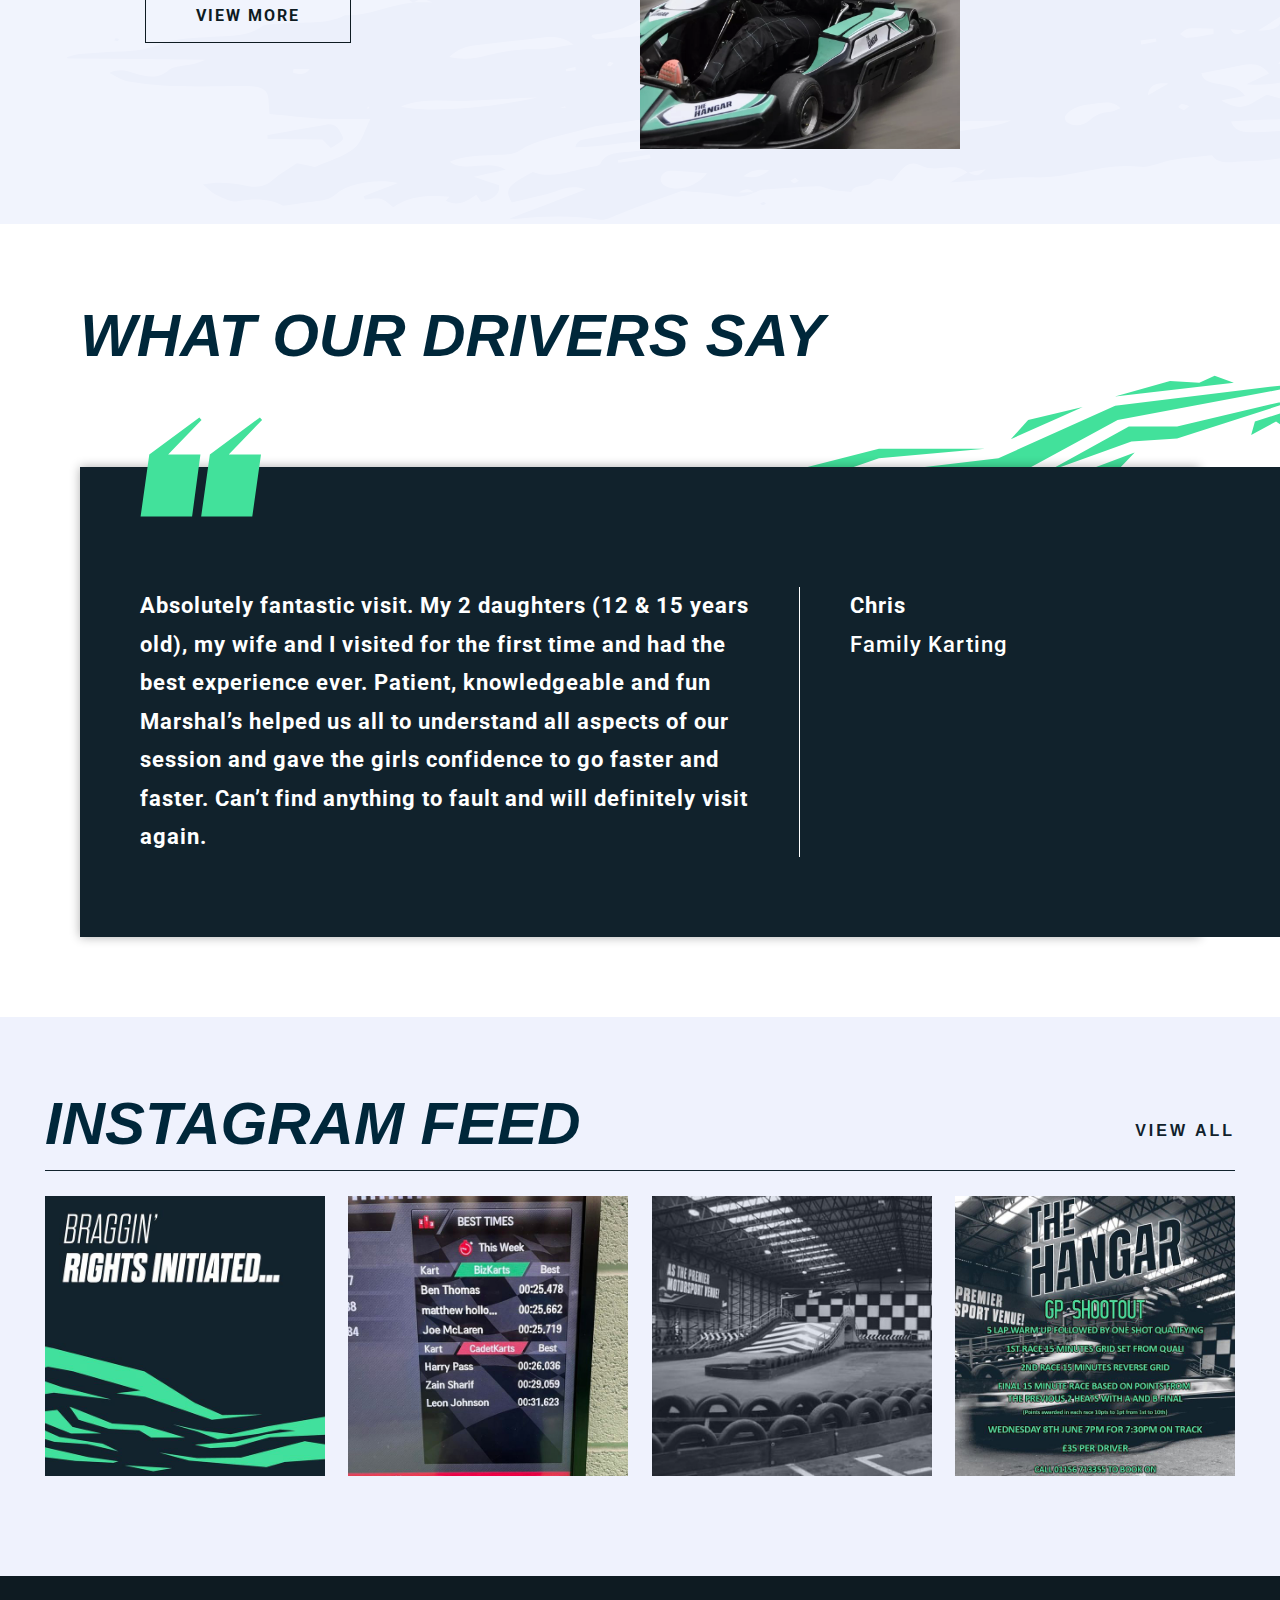
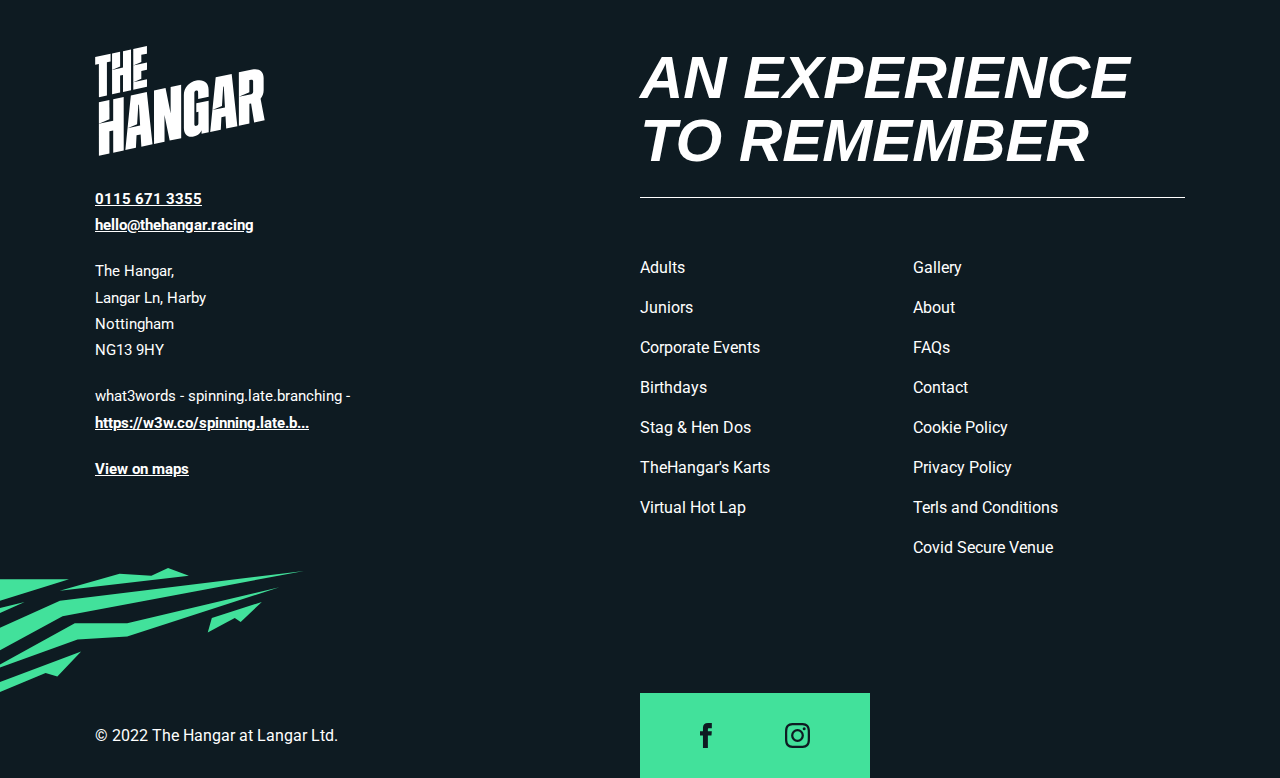
==== commit 1d920b1d: "LAST PAGE IS RESPONSIVE OMG (thomas's work)" ====
--- a/src/index.html
+++ b/src/index.html
@@ -8,6 +8,7 @@
     <link rel="stylesheet" href="assets/css/main.css">
     <link rel="stylesheet" href="assets/css/about.css">
     <link rel="stylesheet" href="assets/css/footer.css">
+    <link rel="stylesheet" href="assets/css/instagram.css">
     <title>GESTION DE PROJET</title>
     <link rel="preconnect" href="https://fonts.googleapis.com">
 <link rel="preconnect" href="https://fonts.gstatic.com" crossorigin>
@@ -19,7 +20,7 @@
         <nav>
             <div class="logo"><svg viewBox="0 0 139 90" xmlns="http://www.w3.org/2000/svg" xmlns:xlink="http://www.w3.org/1999/xlink"><g fill="none" fill-rule="evenodd"><path fill="#FFF" fill-rule="nonzero" d="M11.763 44.238l-8.604 1.84.018 17.613 8.653-3.67z"></path><path fill="#FFF" fill-rule="nonzero" d="M14.87 43.573l.019 17.615-6.87 1.471-4.842 1.032.028 26.116 8.603-1.84-.028-18.24 3.107-.664.028 18.239 8.605-1.84-.047-43.73zM29.33 40.48l-4.496 44.702 8.663-1.853.499-10.228 3.346-.716.578 10 9.142-1.957-4.646-42.746L29.33 40.48zM26.632 67.3l7.822-3.323.758-12.073.235-3.738.519-.111.203 3.642.742 13.401-10.28 2.201zM82.875 46.895l.015 7.37 1.733-.37-.029 9.504c.013.935-.636 1.699-1.593 1.904-1.015.217-1.68-.266-1.694-1.2l-.009-25.742c-.012-.934.637-1.698 1.533-1.889.896-.192 1.56.29 1.514 1.239l.087 5.667 8.605-1.84-.087-5.668c.052-5.884-4.026-8.886-10.121-7.583-6.095 1.304-10.141 6.045-10.135 11.917L72.74 67c-.002 5.248 3.211 7.999 7.99 6.975 2.63-.561 4.971-2.067 5.977-4.104l.464-1.022.04 2.99 5.856-1.253-.093-25.849-10.099 2.16zM98.757 25.626L96.06 52.447l7.823-3.322.756-12.073.235-3.736.519-.111.202 3.642.742 13.401-10.277 2.2-1.798 17.88 8.664-1.853.498-10.23 3.347-.716.576 10 9.142-1.957-4.646-42.746zM135.48 43.076c1.606-1.842 2.533-4.228 2.52-6.912l-.014-9.995c-.024-5.37-3.74-8.135-9.356-6.935l-10.934 2.34.02 19.99 8.599-3.65-.015-9.996 1.553-.332c.896-.193 1.563.292 1.514 1.238l.03 8.617c.025.995-.624 1.758-1.52 1.95l-10.163 2.175.024 23.739 8.605-1.84-.012-16.12 1.374-.294 2.522 15.582 8.605-1.84-3.351-17.717zM3.195 41.854l6.58-1.407-.033-27.18 3.015-.645v-6.26L.147 9.062v6.26l3.016-.647zM20.559 38.14l-.023-13.947 2.376-.51.022 13.949 6.578-1.407-.032-33.44-6.58 1.409.014 13.47-5.254 1.125-3.701.79.02 19.968z"></path><path fill="#FFF" fill-rule="nonzero" d="M20.524 4.7l-6.58 1.41.015 13.467 6.616-2.797zM13.959 19.58v-.003l-.017.006zM37.936 13.064l-.05-5.817 4.615-.988V0L31.306 2.394l.014 13.472zM42.534 33.438V27.18l-11.2 2.396 6.584-2.793-.02-6.304 4.636-.991v-6.02L31.32 15.866l.02 19.968zM61.892 33.513V55.28L57.71 34.407l-9.44 2.02.045 43.73 8.604-1.84-.08-21.953L61.1 77.422l9.44-2.02-.045-43.73z"></path></g></svg></div>
             <div class="nav-right">
-                <div class="big-btn">BOOK NOW</div>
+                <a href="reservations.html"><div class="big-btn">BOOK NOW</div></a>
                 <div class="menu">
                     <span class="small-title">MENU</span>
                     <div class="burger-icon"></div>
@@ -270,6 +271,32 @@
                 </div>
             </div>
         </section>
+        <section class="section-instagram">
+            <div class="instagram-content">
+                <div class="titre_3">
+                        <h2>Instagram Feed</h2>
+
+                    <div class="view_all">
+                        View All
+                    </div>
+                </div>
+                <div class="insta-img-container">
+                    <div class="insta-img">
+                        <img src="assets/img/insta_1.jpg" class="img_1">
+                    </div>
+                    <div class="insta-img">
+                        <img src="assets/img/insta_2.jpg" class="img_1">
+                    </div>
+                    <div class="insta-img">
+                        <img src="assets/img/insta_3.jpg" class="img_1">
+                    </div>
+                    <div class="insta-img">
+                        <img src="assets/img/insta_4.jpg" class="img_1">
+                    </div>
+                </div>
+            </div>
+            
+        </section>
     </main>
     <footer>
         <div class="footer-decoration">
--- a/src/assets/css/instagram.css
+++ b/src/assets/css/instagram.css
@@ -0,0 +1,327 @@
+@font-face {
+	font-family: 'Dharma';
+	src: url('DharmaGothicE_ExBold_R.otf')
+}
+
+.motif_vert{
+    width: 35%;
+    position: absolute;
+    margin-top: 45px;
+    right: 0;
+}
+
+.rectangle{
+    z-index: 50;
+    position: relative;
+    background-color: #12232d;
+    padding: 90px 60px 70px;
+    color: #fff;
+    font-family: Arial, Helvetica, sans-serif;
+    font-size: 150%;
+    font-weight:450;
+    border-right: 1px #fff;
+    padding-right: 55px;
+    margin-top: 150px;
+    margin-left: 160px;
+    margin-right: -7.9px;
+    display: flex;
+    justify-content: space-between;
+    
+}
+
+.texte{
+    background-color: #12232d;
+    margin-left: 0px;
+    line-height: 40px;
+    border-right: 1px solid white ;
+    width: 800px;
+}
+
+.guillemets{
+    z-index: 60;
+    width: 8%;
+    height: 8%;
+    position: absolute;
+    margin-top: 90px;
+    margin-left: 200px;
+
+}
+
+.what{
+    text-transform: uppercase;
+    font-family: 'Dharma';
+    font-style: italic;
+    font-size: 60px;
+    margin-left: 150px;
+    margin-bottom: -20px;
+}
+
+.vert{
+    margin-top: 10%;
+}
+
+.etoiles{
+    width: 30%;
+    list-style-type: none;
+    line-height: 30px;
+    margin-left: -40px;
+}
+.etoiles1{
+    width: 1.5%;
+    list-style-type: none;
+    position: absolute;
+    
+}
+.etoiles2{
+    width: 1.5%;
+    margin-left: 30px;
+    list-style-type: none;
+    position: absolute;
+    
+}
+.etoiles3{
+    width: 1.5%;
+    list-style-type: none;
+    position: absolute;
+    margin-left: 60px;
+    
+}
+.etoiles4{
+    width: 1.5%;
+    list-style-type: none;
+    position: absolute;
+    margin-left: 90px;
+    
+}
+.etoiles5{
+    width: 1.5%;
+    list-style-type: none;
+    position: absolute;
+    margin-left: 120px;
+    
+}
+.texte2{
+    margin-right: 240px;
+    line-height: 40px;
+}
+
+
+
+
+.titre_3{
+    width: auto;
+    display: flex;
+    margin-bottom: 20px;
+    border-bottom: 1px solid #12232d;
+    display: flex;
+    justify-content: space-between;
+    align-items: center;
+}
+.insta_feed{
+    text-transform: uppercase;
+    font-family: 'Dharma';
+    font-style: italic;
+    font-size: 2.5em;
+    margin-left: 0px;
+    margin-top: -70px;
+    float: left;
+    white-space: pre;
+}
+@media screen and (max-width: 766px) {
+    .insta_feed{
+        text-transform: uppercase;
+        font-family: 'Dharma';
+        font-style: italic;
+        font-size: 1.8em;
+        white-space: pre;
+        margin-left: 0px;
+        float: left;
+    }
+  }
+.view_all{
+    text-transform: uppercase;
+    font-family: Arial, Helvetica, sans-serif;
+    font-size: 16px;
+    letter-spacing: 3px;
+    font-weight: bold;
+    cursor: pointer;
+    color: var(--color-dark-blue);
+}
+/* @media screen and (max-width: 766px) {
+    .view_all{
+        text-transform: uppercase;
+        font-family: Arial, Helvetica, sans-serif;
+        font-size: 13px;
+        display: flex;
+        margin-top: 60px;
+        float: right;
+        margin-left: 50em;
+        margin-right: 160px;
+        cursor: pointer;
+        
+        
+    }
+  } */
+
+.view_all:hover{
+    transition: 0.2s;
+    color: aquamarine;
+    cursor: pointer;
+    
+}
+
+.insta_img{
+    width: 80%;
+    height: 50%;
+    margin-left: 160px;
+    margin-right: 160px;
+    display: inline-block;
+}
+
+.img_1{
+    width: 280px;
+    display: block;
+
+}
+/* @media screen and (max-width: 889px) {
+    .img_1{
+        max-width: 140%;
+        width: 120%;
+        min-width: 130%;
+        display: inline-block;
+    }
+  }
+.insta_img1{
+    width: 20%;
+    height: 20%;
+    display: inline-block;
+    margin-right: 50px;
+    cursor: pointer;
+}
+@media screen and (max-width: 889px) {
+    .insta_img1{
+        width: 20%;
+        height: 20%;
+        display: inline-block;
+        margin-right: 2em;
+        cursor: pointer;
+    }
+  }
+  @media screen and (max-width: 1300px) {
+    .insta_img1{
+        width: 40%;
+        height: 20%;
+        display: inline-block;
+        cursor: pointer;
+        margin-right: 1em;
+    }
+  }
+  @media screen and (min-width: 1400px) {
+    .insta_img1{
+        width: 23%;
+        height: 20%;
+        display: inline-block;
+        cursor: pointer;
+        margin-right: 0.5em;
+    }
+  }
+.insta_img2{
+    width: 20%;
+    height: 20%;
+    display: inline-block;
+    margin-right: 50px;
+    cursor: pointer;
+}
+@media screen and (max-width: 889px) {
+    .insta_img2{
+        width: 20%;
+        height: 20%;
+        display: inline-block;
+        margin-right: 2em;
+        cursor: pointer;
+    }
+  }
+  @media screen and (max-width: 1300px) {
+    .insta_img2{
+        width: 40%;
+        height: 20%;
+        display: inline-block;
+        cursor: pointer;
+        margin-right: 1em;
+    }
+  }
+  @media screen and (min-width: 1400px) {
+    .insta_img2{
+        width: 23%;
+        height: 20%;
+        display: inline-block;
+        cursor: pointer;
+        margin-right: 1em;
+    }
+  }
+.insta_img3{
+    width: 20%;
+    height: 20%;
+    display: inline-block;
+    margin-right: 50px;
+    cursor: pointer;
+}
+
+.insta_img4{
+    width: 40%;
+    height: 20%;
+    display: inline-block;
+    cursor: pointer;
+    margin-right: 40px;
+
+    
+} */
+
+
+.section-instagram {
+    background-color: #eff2fd;
+    padding: 75px 0;
+}
+.instagram-content {
+    max-width: 1250px;
+    margin: 0 auto;
+    padding: 0 30px;
+}
+.section-instagram .titre_3, .insta_img {
+    margin: 0;
+}
+.insta-img-container {
+    display: flex;
+    justify-content: space-between;
+    gap: 20px;
+    padding: 25px 0;
+}
+.section-instagram h2 {
+    margin-bottom: 15px;
+}
+
+@media screen and (max-width: 1250px) {
+    .insta-img-container {
+        flex-wrap: wrap;
+        gap: 10px;
+    }
+    .instagram-content {
+        max-width: 940px;
+    }
+}
+@media screen and (max-width: 950px) {
+    .img_1 {
+        width: 320px;
+    }
+    .instagram-content {
+        max-width: 720px;
+    }
+}
+@media screen and (max-width: 750px) {
+    .img_1 {
+        width: 100%;
+    }
+    .instagram-content {
+        max-width: 100%;
+    }
+}